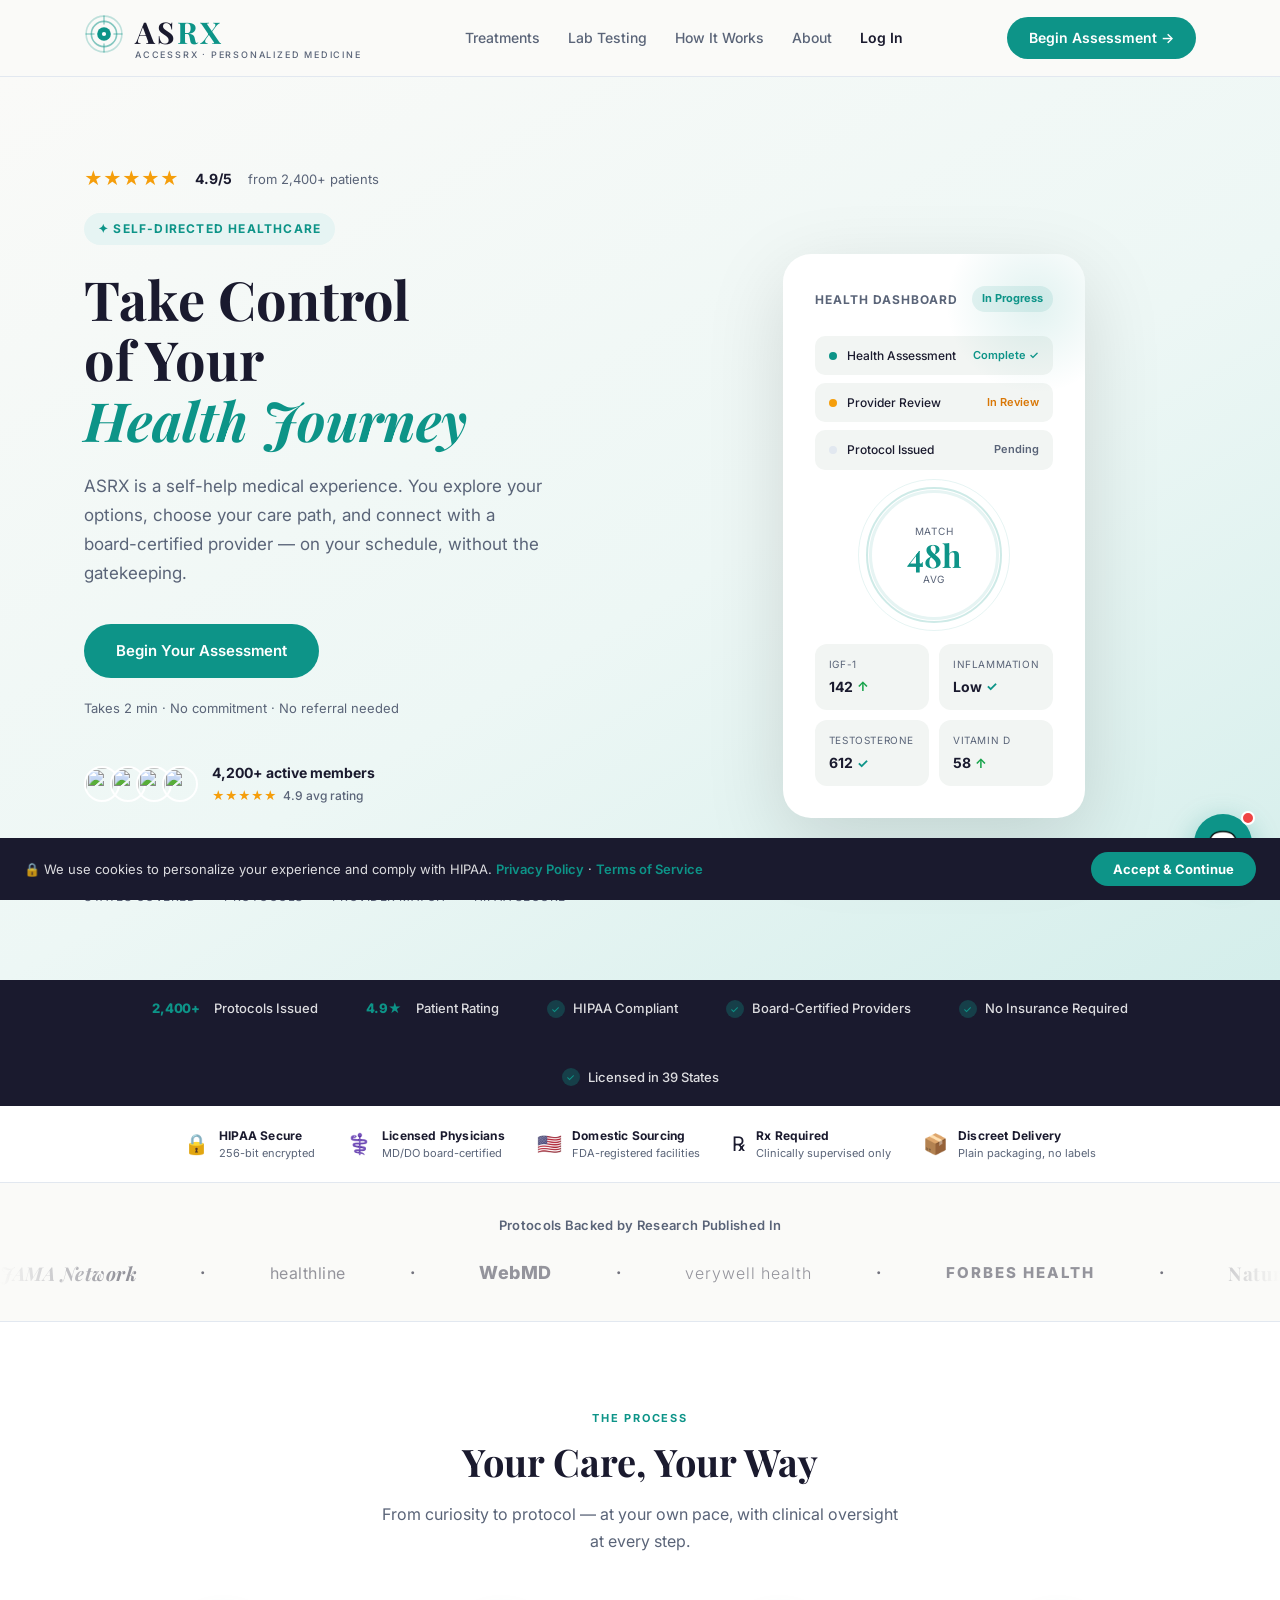
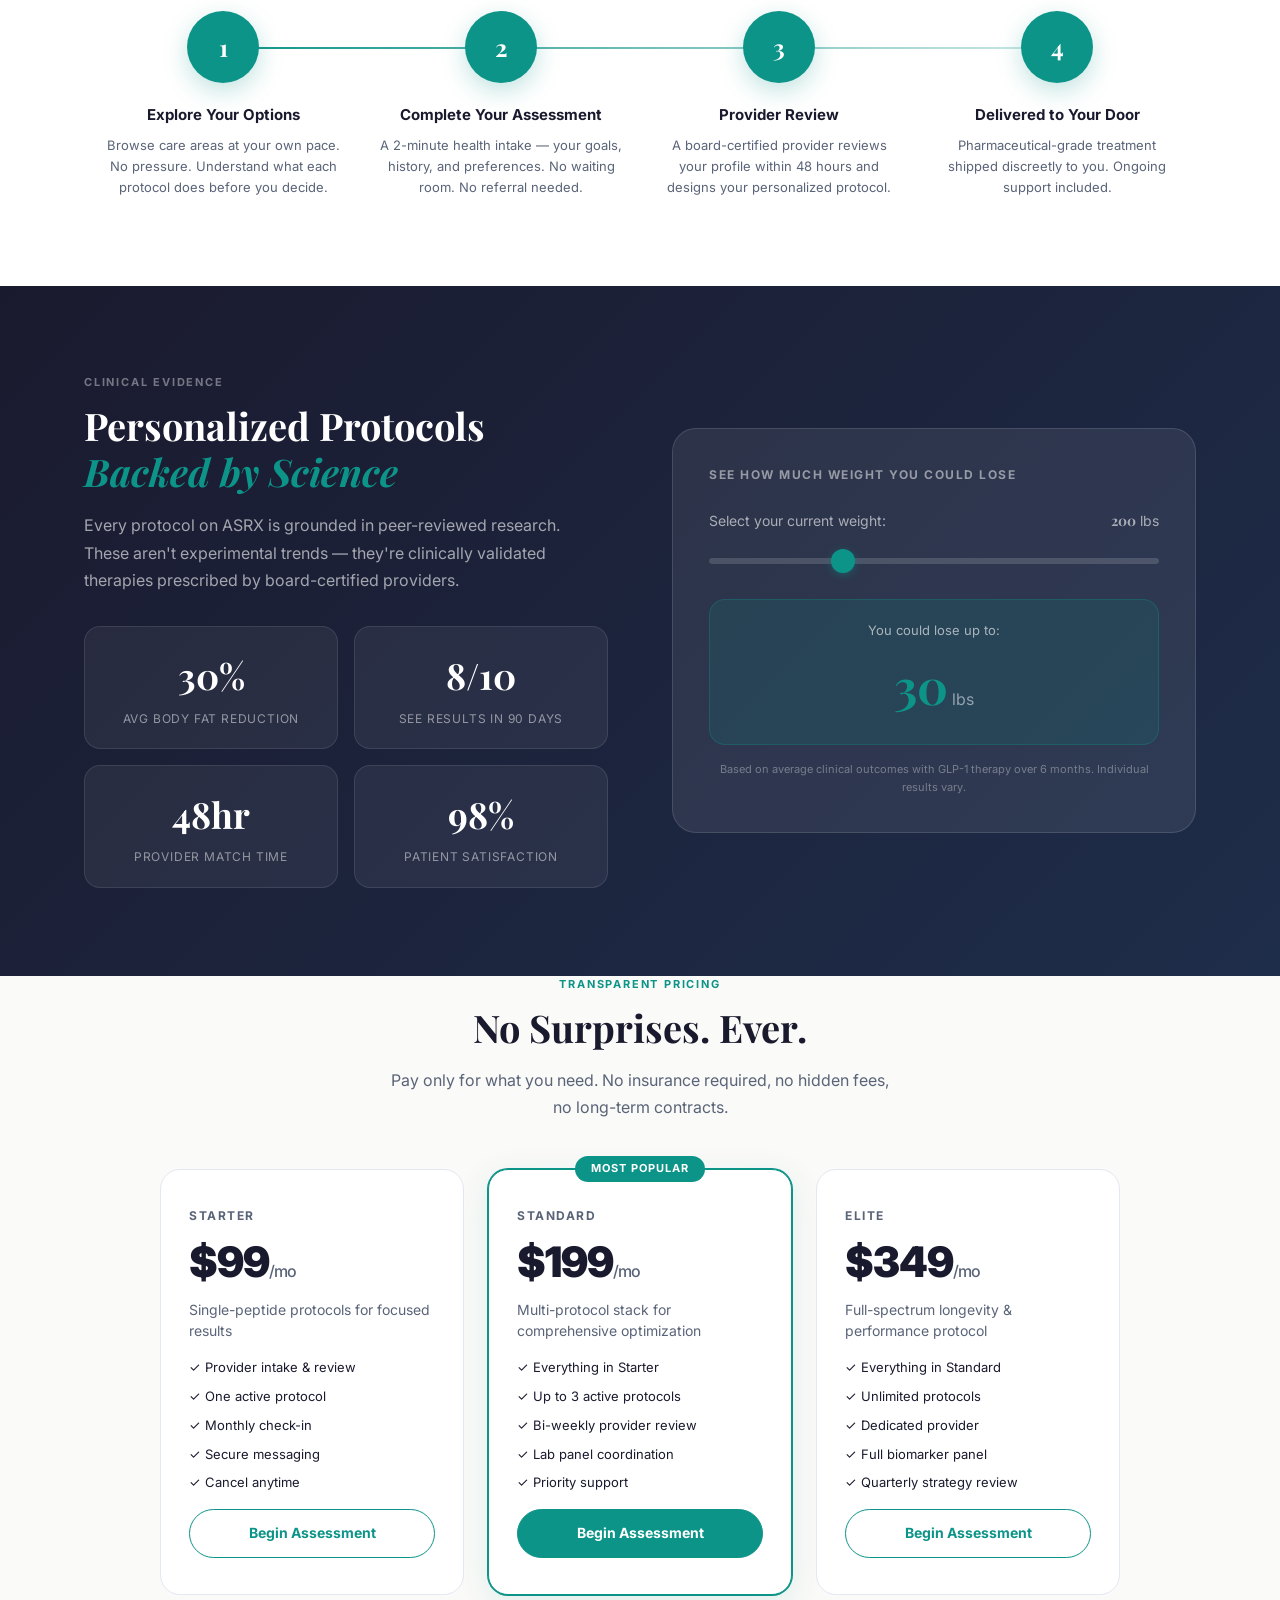
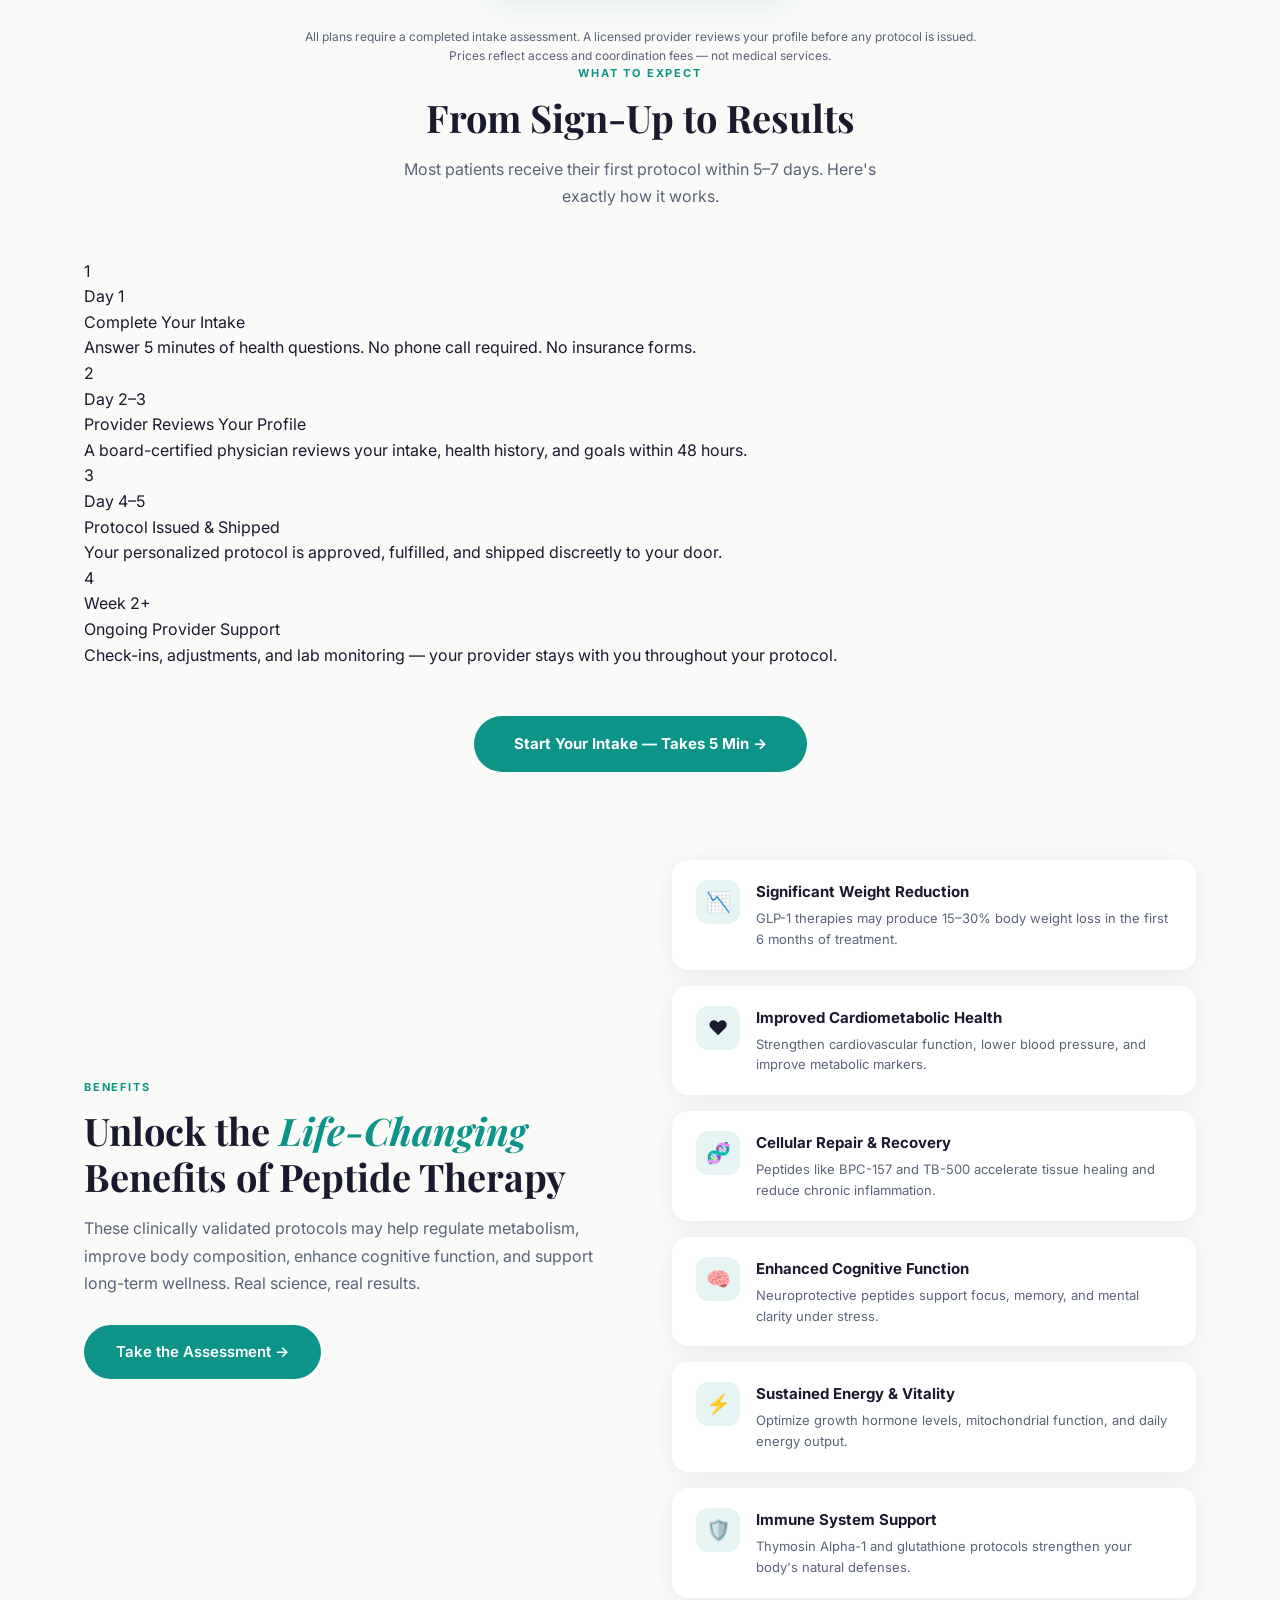
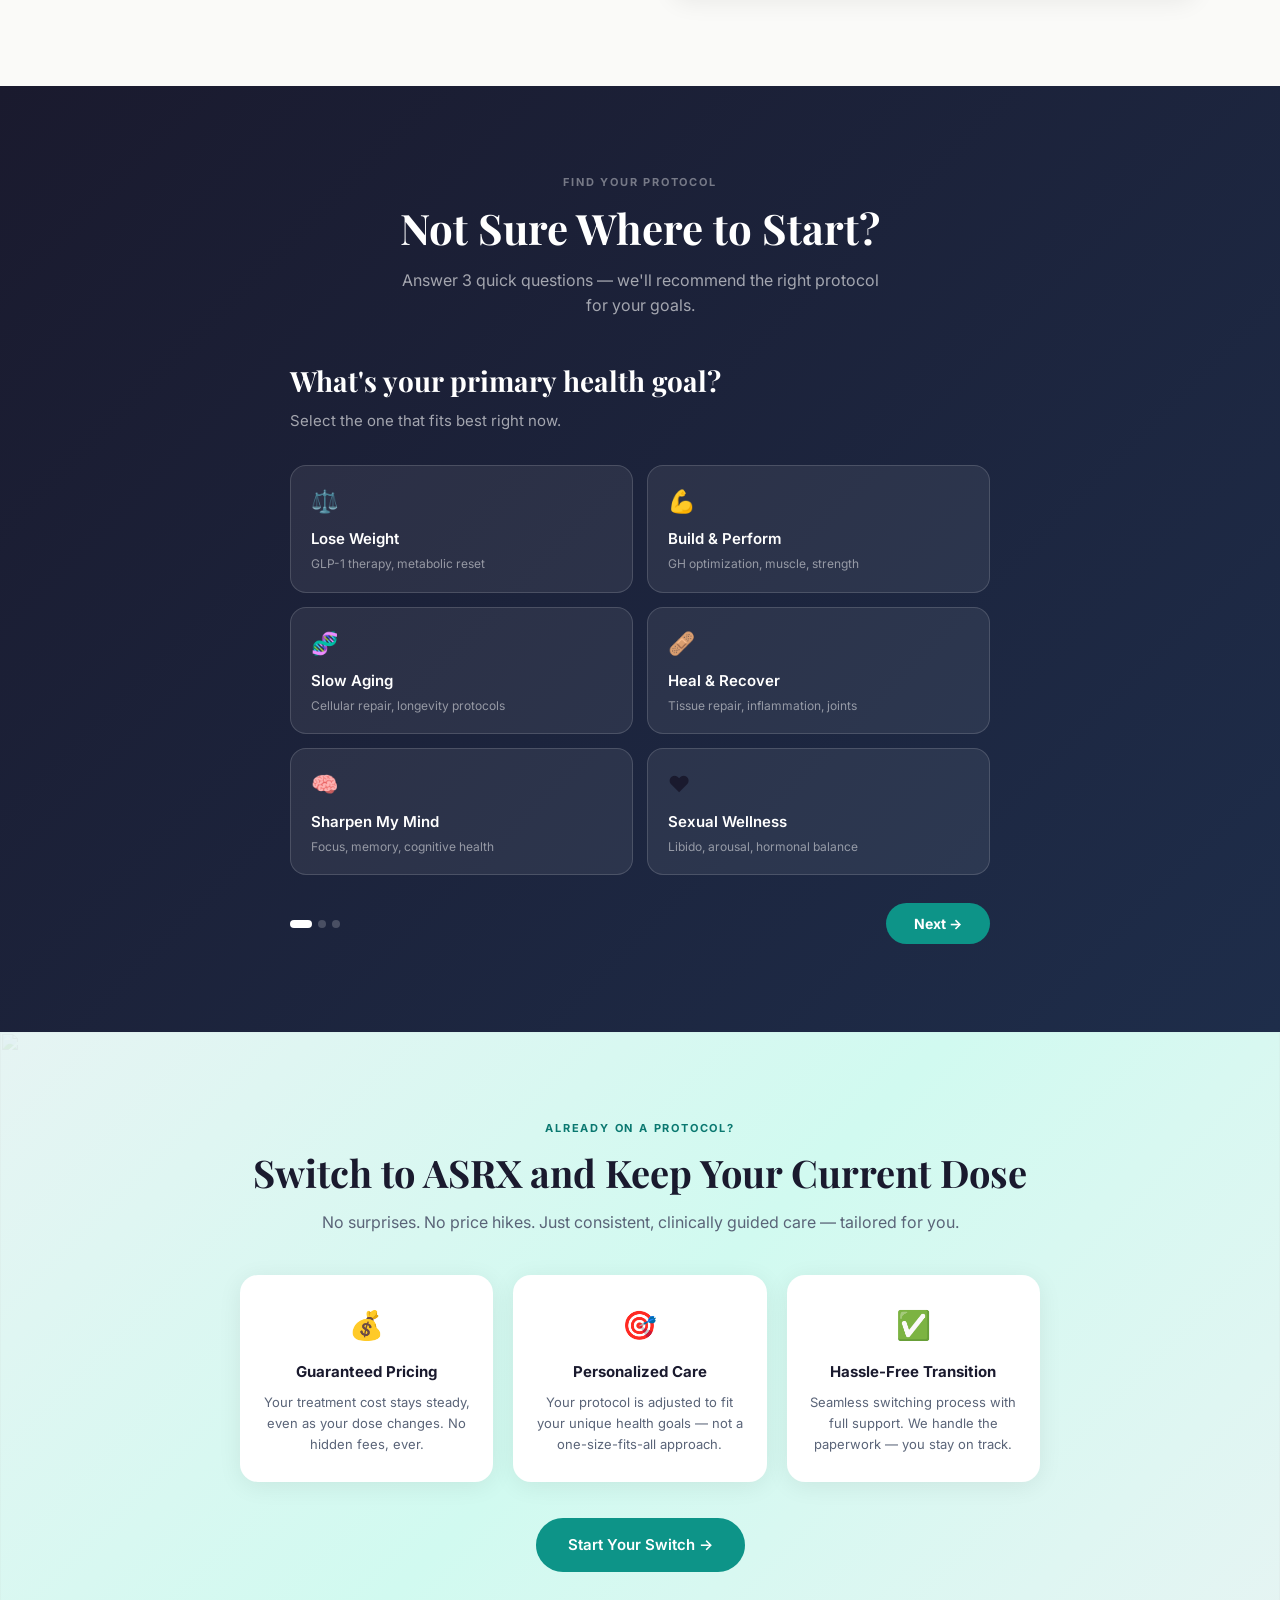
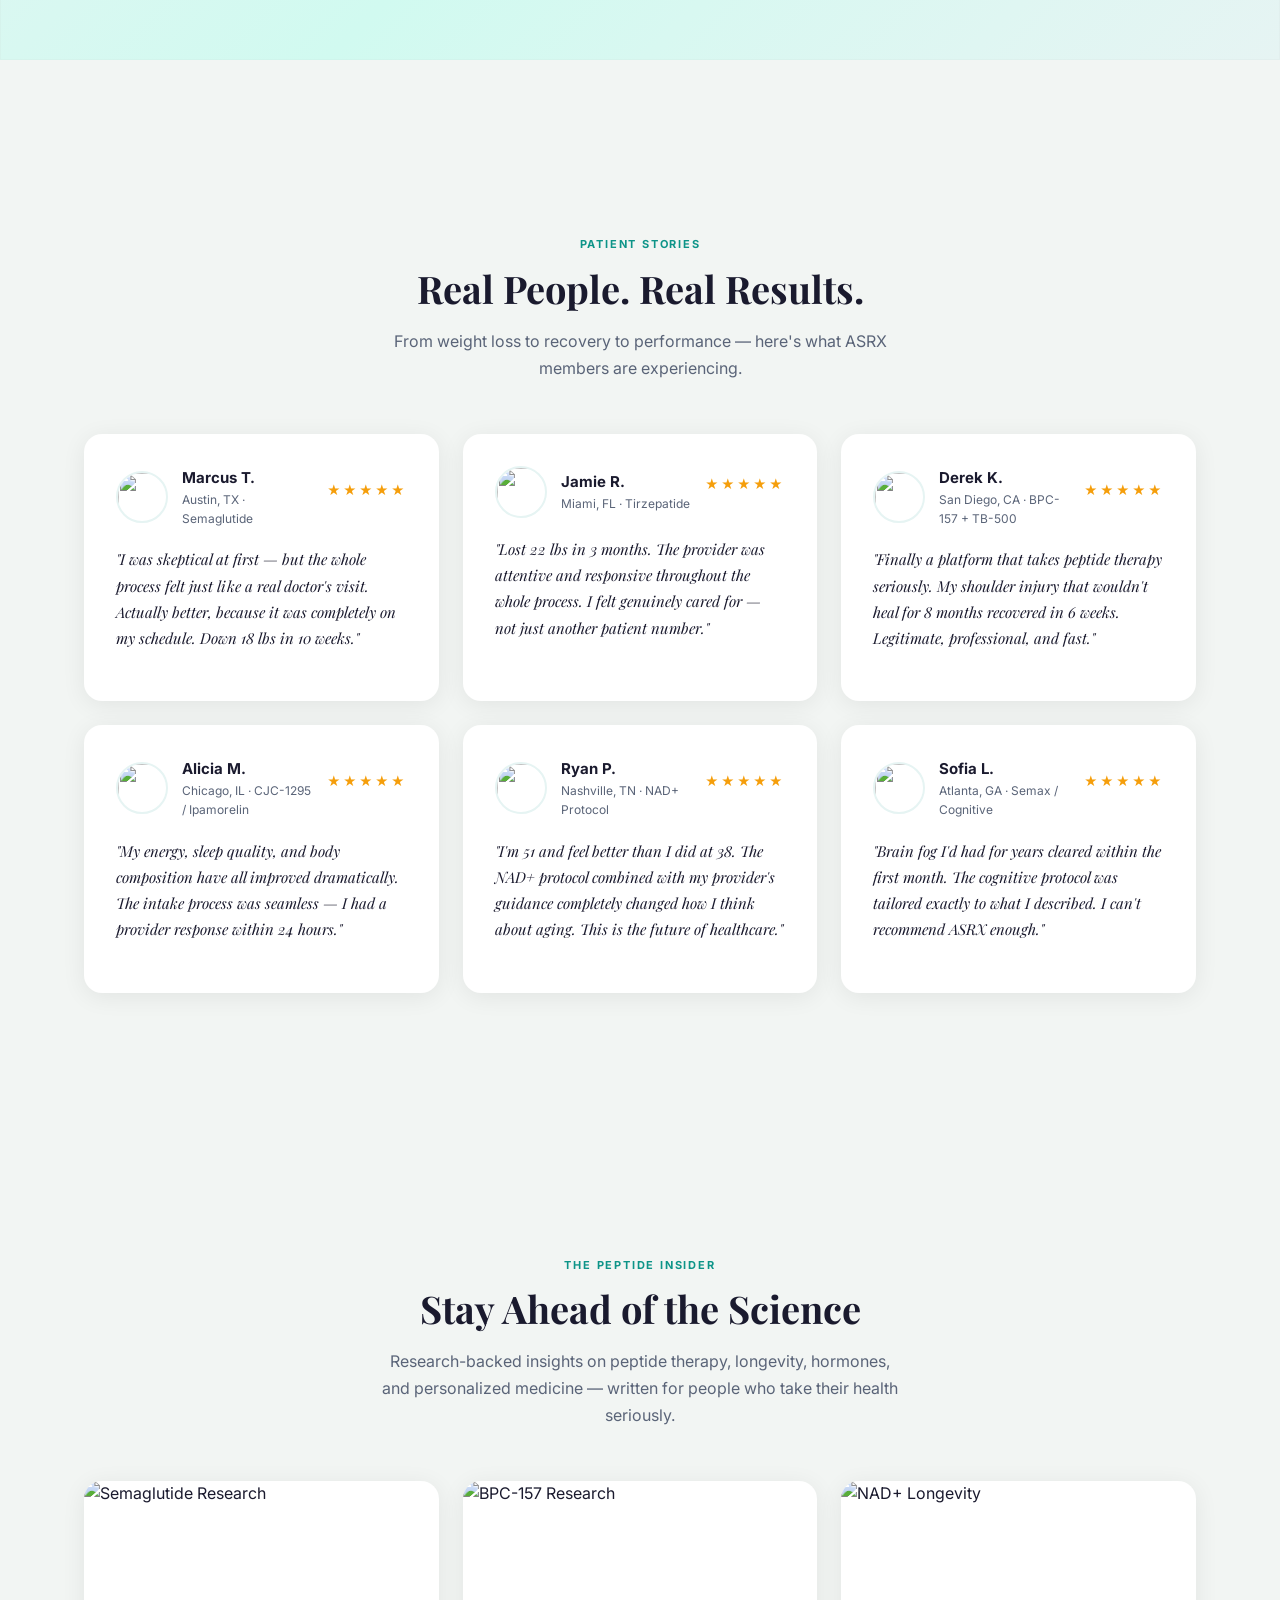
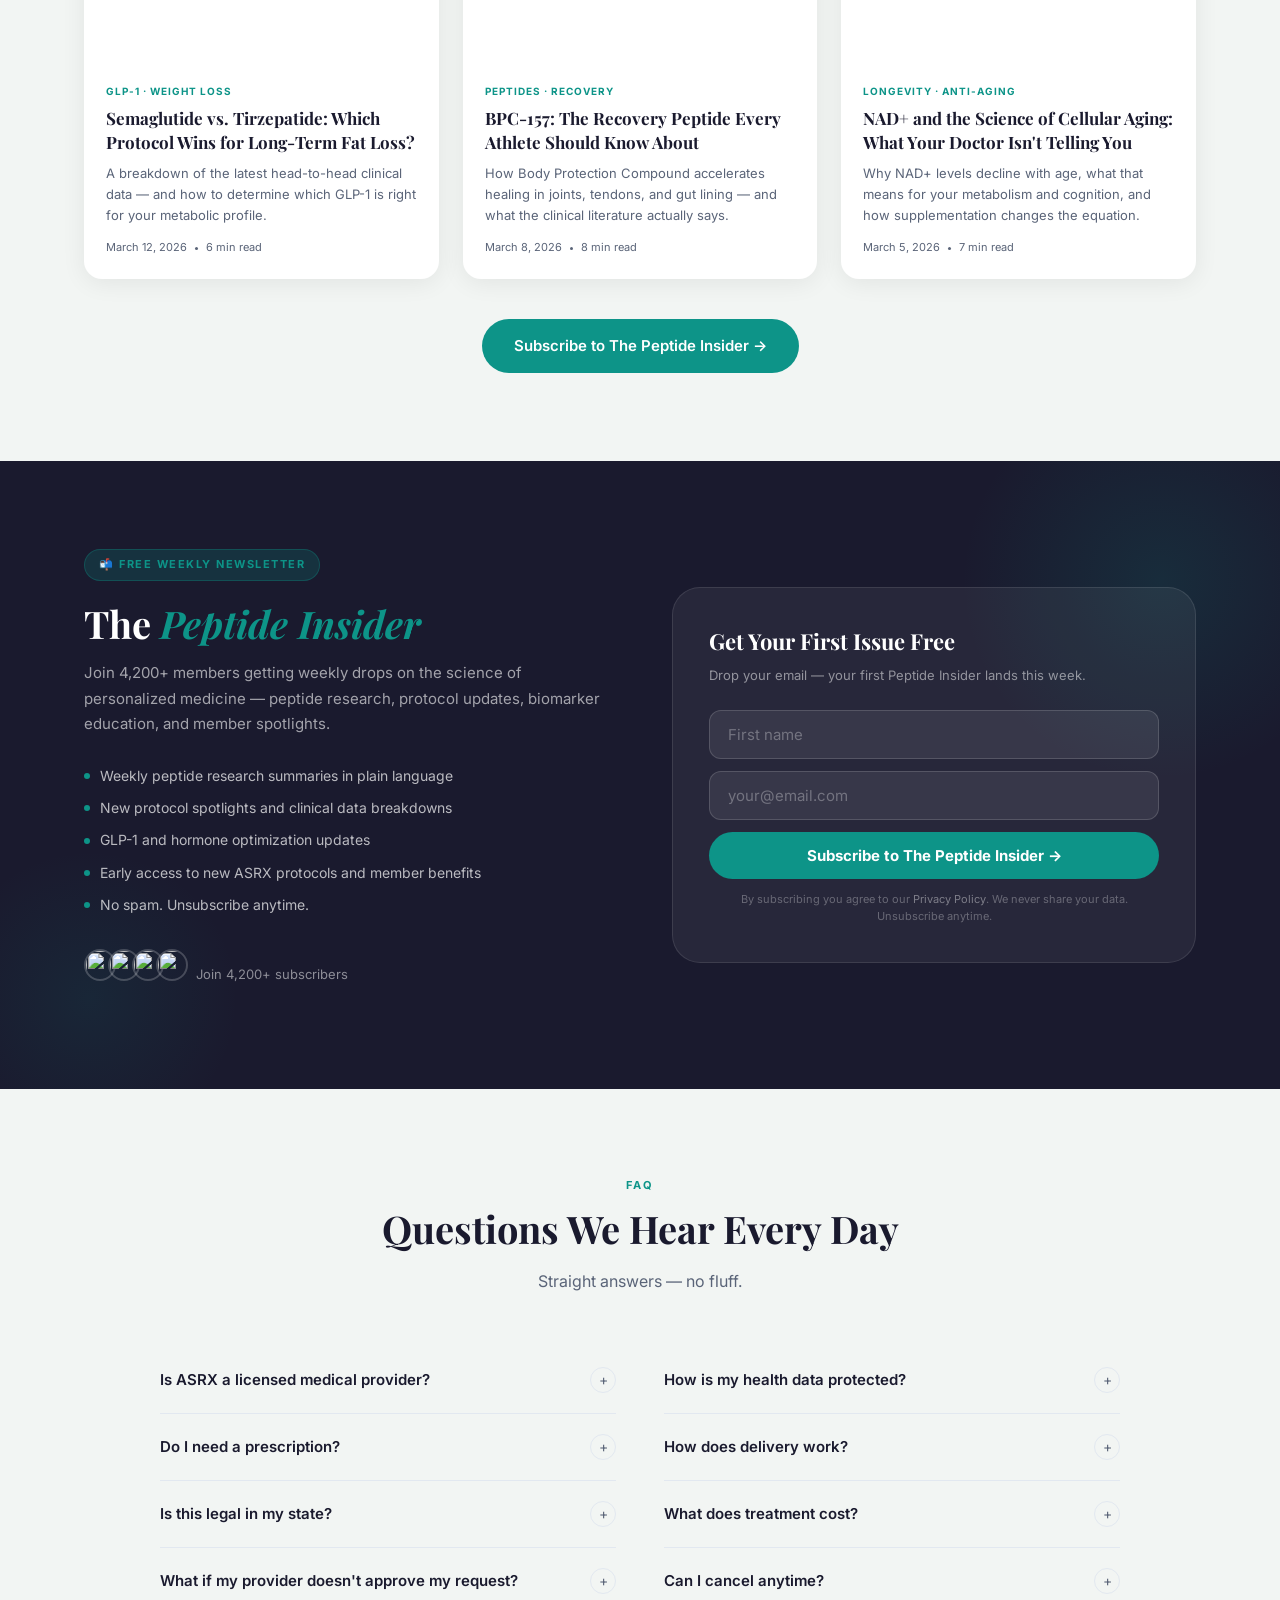
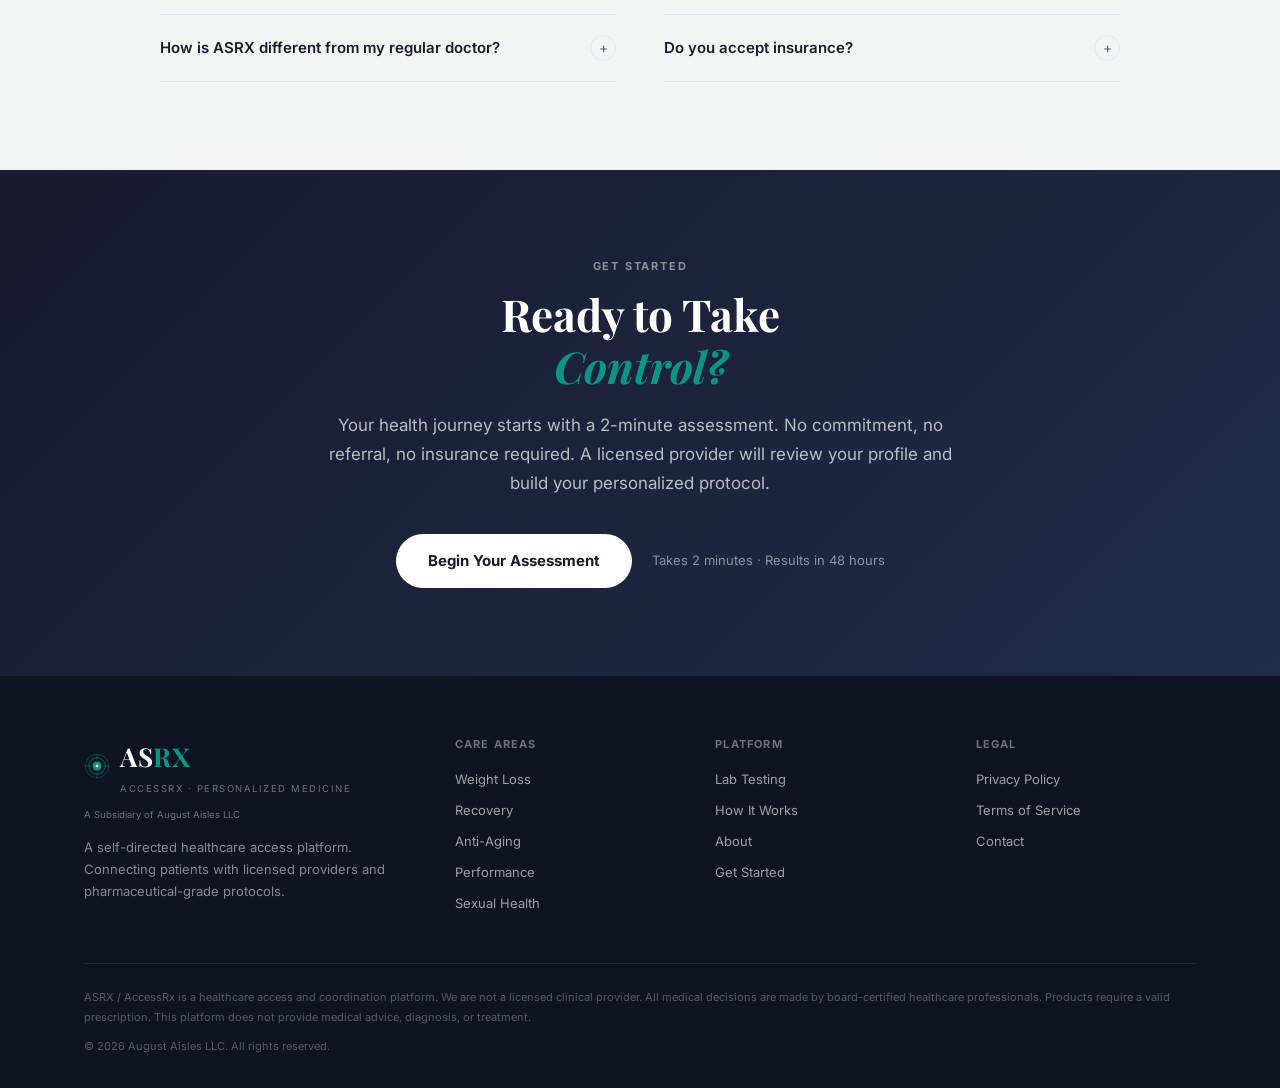
==== index.html @ 016b1baf "ASRX: 5 credibility upgrades — social proof numbers, trust badges, pricing, outcome timeline, geo si" ====
<!DOCTYPE html>
<html lang="en">
<head>
<meta charset="UTF-8"/>
<meta name="viewport" content="width=device-width,initial-scale=1.0"/>
<title>ASRX — Your Health. Your Terms. Clinically Guided.</title>
<meta name="description" content="ASRX is a self-directed healthcare access platform. Explore GLP-1, peptide therapy, and longevity protocols. Connect with a board-certified provider in 48 hours. No referral. No insurance. No waiting room."/>
<meta name="keywords" content="peptide therapy, semaglutide, tirzepatide, GLP-1, BPC-157, TB-500, NAD+, telehealth, weight loss, anti-aging, personalized medicine, longevity, AccessRx"/>
<meta name="robots" content="index, follow"/>
<link rel="canonical" href="https://asrx.health"/>

<!-- Open Graph -->
<meta property="og:type" content="website"/>
<meta property="og:url" content="https://asrx.health"/>
<meta property="og:title" content="ASRX — Your Health. Your Terms. Clinically Guided."/>
<meta property="og:description" content="Self-directed telehealth. 25+ protocols. Board-certified providers matched in 48hrs. No referral needed."/>
<meta property="og:image" content="https://images.unsplash.com/photo-1576091160399-112ba8d25d1d?w=1200&h=630&fit=crop&crop=center"/>
<meta property="og:image:width" content="1200"/>
<meta property="og:image:height" content="630"/>
<meta property="og:site_name" content="ASRX by AccessRx"/>

<!-- Twitter Card -->
<meta name="twitter:card" content="summary_large_image"/>
<meta name="twitter:title" content="ASRX — Personalized Medicine, Provider-Reviewed"/>
<meta name="twitter:description" content="GLP-1, peptides, longevity protocols. Board-certified providers. 48hr match. No referral required."/>
<meta name="twitter:image" content="https://images.unsplash.com/photo-1576091160399-112ba8d25d1d?w=1200&h=630&fit=crop&crop=center"/>

<!-- Favicon placeholder -->
<link rel="icon" href="data:image/svg+xml,<svg xmlns='http://www.w3.org/2000/svg' viewBox='0 0 100 100'><circle cx='50' cy='50' r='45' fill='%230d9488'/><circle cx='50' cy='50' r='18' fill='white'/></svg>"/>

<link href="https://fonts.googleapis.com/css2?family=Inter:wght@300;400;500;600;700&family=Playfair+Display:ital,wght@0,400;0,600;0,700;1,400;1,600&display=swap" rel="stylesheet"/>
<style>
*,*::before,*::after{box-sizing:border-box;margin:0;padding:0}
:root{
  --bg:#fafaf8;--surface:#fff;--alt:#f2f5f3;
  --teal:#0d9488;--teal-light:#e6f4f3;--teal-dark:#0a7870;
  --text:#1a1a2e;--slate:#5a6478;--border:#e2e8f0;
  --shadow:0 4px 24px rgba(0,0,0,.07);--shadow-lg:0 16px 60px rgba(0,0,0,.11);
  --radius:18px;--pill:50px;
}
html{scroll-behavior:smooth}
body{font-family:'Inter',sans-serif;background:var(--bg);color:var(--text);line-height:1.6;overflow-x:hidden}
a{color:inherit;text-decoration:none}

/* ── NAV ── */
nav{position:sticky;top:0;z-index:100;background:rgba(250,250,248,.95);backdrop-filter:blur(12px);-webkit-backdrop-filter:blur(12px);border-bottom:1px solid var(--border)}
.nav-inner{display:flex;align-items:center;justify-content:space-between;padding:14px 0;gap:20px}
.logo-wrap{display:flex;align-items:center;gap:11px;text-decoration:none}
.logo-icon{flex-shrink:0}
.logo-text{display:flex;flex-direction:column;line-height:1.2}
.logo-main{font-family:'Playfair Display',serif;font-size:30px;font-weight:700;color:var(--text);letter-spacing:2px;text-transform:uppercase}
.logo-main span{color:var(--teal);font-weight:700}
.logo-sub{font-size:9px;color:var(--slate);letter-spacing:1.8px;text-transform:uppercase;font-weight:500;font-family:'Inter',sans-serif}
.nav-links{display:flex;gap:28px;list-style:none}
.nav-links a{font-size:14px;font-weight:500;color:var(--slate);transition:color .2s}
.nav-links a:hover{color:var(--teal)}
.nav-cta{background:var(--teal);color:#fff;padding:10px 22px;border-radius:var(--pill);font-size:14px;font-weight:600;transition:all .2s;white-space:nowrap}
.nav-cta:hover{background:var(--teal-dark)}
.hamburger{display:none;flex-direction:column;gap:5px;cursor:pointer;padding:4px}
.hamburger span{width:22px;height:2px;background:var(--text);border-radius:2px}
.mobile-menu{display:none;flex-direction:column;background:#fff;border-top:1px solid var(--border);padding:12px 0}
.mobile-menu a{padding:13px 24px;font-size:15px;font-weight:500;color:var(--slate);border-bottom:1px solid var(--border)}
.mobile-menu.open{display:flex}
.container{max-width:1160px;margin:0 auto;padding:0 24px}

/* ── HERO ── */
.hero{background:linear-gradient(150deg,#fafaf8 0%,#edf7f5 55%,#d4eeeb 100%);padding:88px 0 72px;overflow:hidden}
.hero-inner{display:grid;grid-template-columns:1fr 1fr;gap:64px;align-items:center}
.hero-tag{display:inline-flex;align-items:center;gap:8px;background:var(--teal-light);color:var(--teal);font-size:12px;font-weight:700;text-transform:uppercase;letter-spacing:1.2px;padding:6px 14px;border-radius:var(--pill);margin-bottom:24px}
.hero h1{font-family:'Playfair Display',serif;font-size:54px;line-height:1.12;font-weight:700;margin-bottom:22px;color:var(--text)}
.hero h1 em{color:var(--teal);font-style:italic}
.hero-sub{font-size:17px;color:var(--slate);line-height:1.7;max-width:460px;margin-bottom:36px}
.hero-actions{display:flex;align-items:center;gap:20px;flex-wrap:wrap;margin-bottom:44px}
.btn-primary{background:var(--teal);color:#fff;padding:15px 32px;border-radius:var(--pill);font-weight:600;font-size:15px;transition:all .2s;display:inline-block}
.btn-primary:hover{background:var(--teal-dark);transform:translateY(-1px);box-shadow:0 8px 24px rgba(13,148,136,.3)}
.hero-note{font-size:13px;color:var(--slate)}
.hero-proof{display:flex;gap:28px;flex-wrap:wrap}
.hero-stat strong{font-size:26px;font-weight:700;color:var(--text);display:block;font-family:'Playfair Display',serif}
.hero-stat span{font-size:12px;color:var(--slate);text-transform:uppercase;letter-spacing:.5px}

/* Hero Visual Card */
.hero-visual{position:relative;display:flex;align-items:center;justify-content:center}
.hv-card{background:#fff;border-radius:28px;padding:32px;box-shadow:0 24px 80px rgba(0,0,0,.13);width:100%;max-width:380px;position:relative;overflow:hidden}
.hv-card::before{content:'';position:absolute;top:-40px;right:-40px;width:180px;height:180px;border-radius:50%;background:radial-gradient(circle,rgba(13,148,136,.12),transparent 70%)}
.hv-top{display:flex;align-items:center;justify-content:space-between;margin-bottom:24px}
.hv-title{font-size:12px;font-weight:700;text-transform:uppercase;letter-spacing:1px;color:var(--slate)}
.hv-badge{background:var(--teal-light);color:var(--teal);font-size:11px;font-weight:700;padding:4px 10px;border-radius:var(--pill)}
.hv-ring-wrap{display:flex;justify-content:center;margin-bottom:24px;position:relative}
.hv-ring{width:130px;height:130px;border-radius:50%;border:3px solid var(--teal-light);display:flex;align-items:center;justify-content:center;position:relative}
.hv-ring::before{content:'';position:absolute;inset:-6px;border-radius:50%;border:2px solid var(--teal);opacity:.2;animation:ringPulse 3s ease-in-out infinite}
.hv-ring::after{content:'';position:absolute;inset:-14px;border-radius:50%;border:1.5px solid var(--teal);opacity:.1;animation:ringPulse 3s ease-in-out infinite .5s}
.hv-ring-inner{text-align:center}
.hv-ring-label{font-size:10px;text-transform:uppercase;letter-spacing:.8px;color:var(--slate);display:block}
.hv-ring-val{font-family:'Playfair Display',serif;font-size:32px;font-weight:700;color:var(--teal);display:block;line-height:1}
@keyframes ringPulse{0%,100%{transform:scale(1);opacity:.15}50%{transform:scale(1.04);opacity:.3}}
.hv-stats{display:grid;grid-template-columns:1fr 1fr;gap:10px}
.hv-stat{background:var(--alt);border-radius:12px;padding:12px 14px}
.hv-stat-label{font-size:10px;text-transform:uppercase;letter-spacing:.6px;color:var(--slate);margin-bottom:4px}
.hv-stat-val{font-size:14px;font-weight:700;color:var(--text);display:flex;align-items:center;gap:4px}
.hv-stat-val .up{color:#16a34a;font-size:13px}
.hv-stat-val .dn{color:#dc2626;font-size:13px}
.hv-stat-val .ok{color:var(--teal);font-size:13px}
.hv-chips{display:flex;flex-direction:column;gap:8px;margin-bottom:20px}
.hv-chip{display:flex;align-items:center;gap:10px;background:var(--alt);border-radius:10px;padding:10px 14px}
.hv-chip-dot{width:8px;height:8px;border-radius:50%;flex-shrink:0}
.hv-chip-label{font-size:12px;font-weight:500;color:var(--text);flex:1}
.hv-chip-status{font-size:11px;font-weight:600}

/* Float decorators */
.hv-float{position:absolute;background:#fff;border-radius:14px;padding:10px 14px;box-shadow:0 8px 24px rgba(0,0,0,.1);display:flex;align-items:center;gap:8px;font-size:12px;font-weight:600;color:var(--text);white-space:nowrap}
.hv-float-1{top:-16px;right:-20px;animation:float1 4s ease-in-out infinite}
.hv-float-2{bottom:20px;left:-24px;animation:float2 4s ease-in-out infinite 1s}
@keyframes float1{0%,100%{transform:translateY(0)}50%{transform:translateY(-6px)}}
@keyframes float2{0%,100%{transform:translateY(0)}50%{transform:translateY(6px)}}
.hv-float-dot{width:8px;height:8px;border-radius:50%}

/* ── TRUST BAR ── */
.trust-bar{background:var(--text);padding:18px 0}
.trust-inner{display:flex;justify-content:center;gap:48px;flex-wrap:wrap}
.trust-item{color:rgba(255,255,255,.85);font-size:13px;font-weight:500;display:flex;align-items:center;gap:8px}
.trust-item 

.pricing-section{padding:88px 0;background:var(--bg)}
.pricing-grid{display:grid;grid-template-columns:repeat(3,1fr);gap:24px;max-width:960px;margin:0 auto}
.pricing-card{background:#fff;border:1.5px solid var(--border);border-radius:20px;padding:36px 28px;position:relative;display:flex;flex-direction:column;gap:16px;transition:transform .2s,box-shadow .2s}
.pricing-card:hover{transform:translateY(-4px);box-shadow:0 12px 40px rgba(0,0,0,.08)}
.pricing-featured{border-color:var(--teal);box-shadow:0 0 0 1px var(--teal),0 8px 32px rgba(13,148,136,.12)}
.pricing-badge-top{position:absolute;top:-14px;left:50%;transform:translateX(-50%);background:var(--teal);color:#fff;font-size:11px;font-weight:700;letter-spacing:1px;text-transform:uppercase;padding:4px 16px;border-radius:20px}
.pricing-tier{font-size:12px;font-weight:700;text-transform:uppercase;letter-spacing:1.5px;color:var(--slate)}
.pricing-price{font-size:42px;font-weight:900;color:var(--text);letter-spacing:-1px;line-height:1}
.pricing-price span{font-size:16px;font-weight:500;color:var(--slate)}
.pricing-desc{font-size:14px;color:var(--slate);line-height:1.5}
.pricing-list{list-style:none;padding:0;margin:0;display:flex;flex-direction:column;gap:8px;flex:1}
.pricing-list li{font-size:13px;color:var(--text);display:flex;align-items:center;gap:8px}
.btn-pricing{display:block;text-align:center;padding:12px 20px;border-radius:var(--pill);font-size:14px;font-weight:700;border:1.5px solid var(--teal);color:var(--teal);text-decoration:none;transition:all .2s;margin-top:auto}
.btn-pricing:hover{background:var(--teal);color:#fff}
.btn-pricing-primary{background:var(--teal);color:#fff}
.btn-pricing-primary:hover{background:var(--teal-dark)}
.pricing-note{text-align:center;font-size:12px;color:var(--slate);max-width:680px;margin:32px auto 0;line-height:1.6}
@media(max-width:768px){.pricing-grid{grid-template-columns:1fr}}

.badge-strip{padding:20px 0;background:#fff;border-bottom:1px solid var(--border)}
.badge-inner{display:flex;align-items:center;justify-content:center;gap:32px;flex-wrap:wrap}
.trust-badge{display:flex;align-items:center;gap:10px}
.tb-icon{font-size:20px;line-height:1}
.tb-title{font-size:12px;font-weight:700;color:var(--text);letter-spacing:0.2px}
.tb-sub{font-size:11px;color:var(--slate)}

.ti-num{font-size:13px;font-weight:800;color:var(--teal);margin-right:6px;letter-spacing:-0.3px}
.ti-check{width:18px;height:18px;border-radius:50%;background:rgba(13,148,136,.3);display:flex;align-items:center;justify-content:center;font-size:10px;color:var(--teal);flex-shrink:0}

/* ── SHARED SECTION STYLES ── */
.section-label{font-size:11px;font-weight:700;text-transform:uppercase;letter-spacing:1.8px;color:var(--teal);margin-bottom:12px}
.section-title{font-family:'Playfair Display',serif;font-size:38px;font-weight:700;margin-bottom:16px;color:var(--text);line-height:1.2}
.section-sub{font-size:16px;color:var(--slate);max-width:520px;margin:0 auto 48px;line-height:1.7}
.text-center{text-align:center}

/* ── MEDIA LOGOS BAR ── */
.media-bar{padding:32px 0;background:var(--bg);border-bottom:1px solid var(--border);overflow:hidden}
.media-bar-label{text-align:center;font-size:13px;font-weight:600;color:var(--slate);margin-bottom:22px;letter-spacing:.3px}
.media-track-wrap{overflow:hidden;width:100%;position:relative}
.media-track-wrap::before,.media-track-wrap::after{content:'';position:absolute;top:0;bottom:0;width:120px;z-index:2;pointer-events:none}
.media-track-wrap::before{left:0;background:linear-gradient(90deg,var(--bg),transparent)}
.media-track-wrap::after{right:0;background:linear-gradient(270deg,var(--bg),transparent)}
.media-track{display:flex;align-items:center;gap:64px;width:max-content;animation:logoGlide 22s linear infinite}
.media-track:hover{animation-play-state:paused}
@keyframes logoGlide{0%{transform:translateX(0)}100%{transform:translateX(-50%)}}
.media-track span{font-weight:700;letter-spacing:.5px;color:var(--text);white-space:nowrap;opacity:.45;font-size:17px}
.media-track .ml-jama{font-family:'Playfair Display',serif;font-style:italic;font-size:19px}
.media-track .ml-health{font-family:'Inter',sans-serif;font-weight:400;font-size:16px}
.media-track .ml-webmd{font-family:'Inter',sans-serif;font-weight:800;font-size:18px}
.media-track .ml-verywell{font-family:'Inter',sans-serif;font-weight:300;font-size:16px;letter-spacing:1px}
.media-track .ml-forbes{font-family:'Inter',sans-serif;font-weight:800;font-size:15px;text-transform:uppercase;letter-spacing:2px}
.media-sep{color:var(--border);font-size:20px;opacity:.6!important}

/* ── CLINICAL STATS ── */
.science{padding:88px 0;background:linear-gradient(135deg,#1a1a2e 0%,#1e2d4a 100%);color:#fff}
.science-inner{display:grid;grid-template-columns:1fr 1fr;gap:64px;align-items:center}
.science-left h2{font-family:'Playfair Display',serif;font-size:38px;font-weight:700;margin-bottom:18px;line-height:1.2}
.science-left h2 em{color:var(--teal);font-style:italic}
.science-left p{font-size:16px;color:rgba(255,255,255,.6);line-height:1.7;margin-bottom:32px}
.stat-grid{display:grid;grid-template-columns:1fr 1fr;gap:16px}
.stat-box{background:rgba(255,255,255,.06);border:1px solid rgba(255,255,255,.1);border-radius:16px;padding:20px;text-align:center}
.stat-box-num{font-family:'Playfair Display',serif;font-size:36px;font-weight:700;color:#fff;margin-bottom:4px}
.stat-box-label{font-size:12px;color:rgba(255,255,255,.5);text-transform:uppercase;letter-spacing:.8px}
.estimator{background:rgba(255,255,255,.08);border:1px solid rgba(255,255,255,.12);border-radius:24px;padding:36px}
.est-title{font-size:12px;font-weight:700;text-transform:uppercase;letter-spacing:1.5px;color:rgba(255,255,255,.5);margin-bottom:24px}
.est-slider-wrap{margin-bottom:28px}
.est-slider-label{display:flex;justify-content:space-between;align-items:baseline;margin-bottom:12px}
.est-slider-label span{font-size:14px;color:rgba(255,255,255,.6)}
.est-slider-val{font-family:'Playfair Display',serif;font-size:42px;font-weight:700;color:#fff}
.est-slider-unit{font-size:18px;font-weight:400;color:rgba(255,255,255,.5)}
.est-range{width:100%;-webkit-appearance:none;appearance:none;height:6px;border-radius:3px;background:rgba(255,255,255,.15);outline:none;cursor:pointer}
.est-range::-webkit-slider-thumb{-webkit-appearance:none;width:24px;height:24px;border-radius:50%;background:var(--teal);cursor:pointer;box-shadow:0 2px 8px rgba(13,148,136,.4)}
.est-range::-moz-range-thumb{width:24px;height:24px;border-radius:50%;background:var(--teal);cursor:pointer;border:none}
.est-result{background:rgba(13,148,136,.15);border:1px solid rgba(13,148,136,.3);border-radius:16px;padding:20px;text-align:center}
.est-result-label{font-size:13px;color:rgba(255,255,255,.6);margin-bottom:6px}
.est-result-val{font-family:'Playfair Display',serif;font-size:48px;font-weight:700;color:var(--teal)}
.est-result-unit{font-size:16px;color:rgba(255,255,255,.5)}
.est-note{font-size:11px;color:rgba(255,255,255,.35);text-align:center;margin-top:16px}

/* ── BENEFITS ── */
.benefits{padding:88px 0;background:var(--bg)}
.benefits-inner{display:grid;grid-template-columns:1fr 1fr;gap:64px;align-items:center}
.benefits-copy h2{font-family:'Playfair Display',serif;font-size:38px;font-weight:700;line-height:1.2;margin-bottom:16px}
.benefits-copy h2 em{color:var(--teal);font-style:italic}
.benefits-copy p{font-size:16px;color:var(--slate);line-height:1.7;margin-bottom:28px}
.benefit-list{display:flex;flex-direction:column;gap:16px}
.benefit-item{display:flex;align-items:flex-start;gap:16px;background:var(--surface);border-radius:16px;padding:20px 24px;box-shadow:var(--shadow);transition:transform .2s}
.benefit-item:hover{transform:translateX(4px)}
.benefit-icon{width:44px;height:44px;border-radius:12px;background:var(--teal-light);display:flex;align-items:center;justify-content:center;font-size:20px;flex-shrink:0}
.benefit-item h4{font-size:15px;font-weight:700;color:var(--text);margin-bottom:4px}
.benefit-item p{font-size:13px;color:var(--slate);line-height:1.6;margin:0}

/* ── SWITCH SECTION ── */
.switch-section{padding:88px 0;background:linear-gradient(135deg,var(--teal-light) 0%,#d1faf0 50%,var(--teal-light) 100%)}
.switch-inner{text-align:center;max-width:800px;margin:0 auto}
.switch-inner h2{font-family:'Playfair Display',serif;font-size:38px;font-weight:700;margin-bottom:14px;color:var(--text);line-height:1.2}
.switch-inner>p{font-size:16px;color:var(--slate);margin-bottom:40px}
.switch-cards{display:grid;grid-template-columns:repeat(3,1fr);gap:20px;margin-bottom:36px}
.switch-card{background:#fff;border-radius:var(--radius);padding:28px 20px;box-shadow:var(--shadow)}
.switch-card-icon{font-size:28px;margin-bottom:12px}
.switch-card h4{font-size:15px;font-weight:700;color:var(--text);margin-bottom:8px}
.switch-card p{font-size:13px;color:var(--slate);line-height:1.6}

/* ── HOW IT WORKS ── */
.how{padding:88px 0;background:var(--surface)}
.steps{display:grid;grid-template-columns:repeat(4,1fr);gap:0;position:relative;margin-top:56px}
.steps::before{content:'';position:absolute;top:36px;left:12%;right:12%;height:2px;background:linear-gradient(90deg,var(--teal),rgba(13,148,136,.2));z-index:0}
.step{text-align:center;padding:0 16px;position:relative;z-index:1}
.step-num{width:72px;height:72px;border-radius:50%;background:var(--teal);color:#fff;font-family:'Playfair Display',serif;font-size:24px;font-weight:700;display:flex;align-items:center;justify-content:center;margin:0 auto 20px;box-shadow:0 8px 24px rgba(13,148,136,.25)}
.step h3{font-size:15px;font-weight:700;margin-bottom:8px;color:var(--text)}
.step p{font-size:13px;color:var(--slate);line-height:1.6}

/* ── TREATMENT AREAS ── */
.treatments{padding:88px 0;background:var(--alt)}
.product-grid{display:grid;grid-template-columns:repeat(3,1fr);gap:22px}
.product-card{background:#fff;border-radius:var(--radius);padding:28px;box-shadow:var(--shadow);border:1.5px solid transparent;transition:all .25s;display:flex;flex-direction:column}
.product-card:hover{transform:translateY(-4px);border-color:var(--teal);box-shadow:var(--shadow-lg)}
.cat-entry{cursor:pointer}
.cat-entry-bar{height:4px;border-radius:4px;width:36px;margin-bottom:16px}
.cat-entry-meta{font-size:11px;color:var(--slate);font-weight:600;text-transform:uppercase;letter-spacing:.6px;margin-bottom:14px}
.cat-entry h3{font-family:'Playfair Display',serif;font-size:20px;font-weight:700;color:var(--text);margin-bottom:8px}
.cat-entry .tagline{font-size:13px;color:var(--slate);line-height:1.6;flex-grow:1;margin-bottom:16px}
.btn-outline{display:block;text-align:center;border:1.5px solid var(--teal);color:var(--teal);padding:11px;border-radius:var(--pill);font-size:13px;font-weight:600;transition:all .2s;margin-top:auto}
.btn-outline:hover{background:var(--teal);color:#fff}
.product-view-header{display:flex;align-items:center;gap:20px;margin-bottom:32px}
.back-btn{background:none;border:1.5px solid var(--border);color:var(--slate);padding:9px 20px;border-radius:var(--pill);font-size:13px;font-weight:600;cursor:pointer;font-family:'Inter',sans-serif;transition:all .2s}
.back-btn:hover{border-color:var(--teal);color:var(--teal)}
.product-view-title{font-family:'Playfair Display',serif;font-size:26px;font-weight:700;color:var(--text)}
.category-badge{display:inline-block;padding:4px 12px;border-radius:var(--pill);font-size:11px;font-weight:700;text-transform:uppercase;letter-spacing:.5px;margin-bottom:14px}
.badge-teal{background:var(--teal-light);color:var(--teal)}
.badge-green{background:#f0fdf4;color:#16a34a}
.badge-amber{background:#fffbeb;color:#d97706}
.badge-rose{background:#fff1f2;color:#e11d48}
.badge-purple{background:#f5f3ff;color:#7c3aed}
.badge-blue{background:#eff6ff;color:#2563eb}
.badge-emerald{background:#ecfdf5;color:#059669}
.product-divider{height:1px;background:var(--border);margin-bottom:16px}
.product-price{font-size:18px;font-weight:700;color:var(--teal);margin-bottom:8px}
.rx-badge{font-size:11px;color:var(--slate);margin-bottom:16px}
.grid-note{text-align:center;font-size:13px;color:var(--slate);margin-top:24px}

/* ── WHY ASRX ── */
.why{padding:88px 0;background:var(--surface)}
.feature-grid{display:grid;grid-template-columns:repeat(3,1fr);gap:24px}
.feature-card{background:var(--alt);border-radius:var(--radius);padding:32px}
.feature-icon{width:52px;height:52px;border-radius:14px;background:var(--teal-light);display:flex;align-items:center;justify-content:center;font-size:22px;margin-bottom:18px}
.feature-card h3{font-size:16px;font-weight:700;margin-bottom:10px;color:var(--text)}
.feature-card p{font-size:14px;color:var(--slate);line-height:1.65}

/* ── TESTIMONIALS ── */
.testimonials{padding:88px 0;background:var(--alt)}
.testimonial-grid{display:grid;grid-template-columns:repeat(3,1fr);gap:24px;margin-bottom:0}
.testimonial-card{background:#fff;border-radius:var(--radius);padding:32px;box-shadow:var(--shadow)}
.stars{color:#f59e0b;font-size:15px;margin-bottom:14px;letter-spacing:2px}
.testimonial-card blockquote{font-size:15px;color:var(--text);line-height:1.75;margin-bottom:18px;font-style:italic;font-family:'Playfair Display',serif}
.testimonial-card cite{font-size:13px;color:var(--slate);font-weight:600;font-style:normal;display:flex;align-items:center;gap:8px}
.cite-dot{width:28px;height:28px;border-radius:50%;background:var(--teal-light);display:flex;align-items:center;justify-content:center;font-size:12px;font-weight:700;color:var(--teal)}

/* ── LAB TESTING ── */
.labs{padding:88px 0;background:var(--surface)}
.lab-grid{display:grid;grid-template-columns:repeat(3,1fr);gap:24px;margin-bottom:0}
.lab-card{background:var(--alt);border-radius:var(--radius);padding:32px;border:1.5px solid transparent;transition:all .25s;position:relative}
.lab-card:hover{border-color:var(--teal);transform:translateY(-3px)}
.popular-badge{position:absolute;top:-12px;left:50%;transform:translateX(-50%);background:var(--teal);color:#fff;font-size:11px;font-weight:700;padding:4px 16px;border-radius:var(--pill);white-space:nowrap}
.lab-card h3{font-family:'Playfair Display',serif;font-size:20px;font-weight:700;margin-bottom:8px;color:var(--text)}
.lab-card p{font-size:14px;color:var(--slate);margin-bottom:20px;line-height:1.6}
.lab-price{font-size:32px;font-weight:700;color:var(--teal);margin-bottom:20px;font-family:'Playfair Display',serif}
.btn-teal{display:block;text-align:center;background:var(--teal);color:#fff;padding:12px;border-radius:var(--pill);font-size:14px;font-weight:600;transition:all .2s}
.btn-teal:hover{background:var(--teal-dark)}

/* ── BIOMARKER GUIDE ── */
.biomarkers{padding:0 0 88px;background:var(--surface)}
.biomarker-grid{display:grid;grid-template-columns:repeat(3,1fr);gap:22px}
.biomarker-card{background:var(--alt);border-radius:var(--radius);padding:26px;display:flex;flex-direction:column;gap:12px}
.bm-name{font-family:'Playfair Display',serif;font-size:17px;font-weight:700;color:var(--text);margin-bottom:3px}
.bm-range{font-size:11px;font-weight:600;color:var(--teal);text-transform:uppercase;letter-spacing:.5px}
.bm-what{font-size:13px;color:var(--slate);line-height:1.6}
.bm-levels{display:flex;flex-direction:column;gap:6px}
.bm-level{font-size:12px;padding:7px 11px;border-radius:8px;line-height:1.5}
.bm-low{background:#eff6ff;color:#1d4ed8}
.bm-high{background:#fef2f2;color:#dc2626}
.bm-protocol{font-size:12px;color:var(--slate);border-top:1px solid var(--border);padding-top:10px;margin-top:auto}
.bm-protocol a{color:var(--teal);font-weight:600}

/* ── PROTOCOL QUIZ ── */
.quiz-section{padding:88px 0;background:linear-gradient(135deg,var(--text) 0%,#1e2d4a 100%)}
.quiz-wrap{max-width:700px;margin:0 auto}
.quiz-step{display:none}
.quiz-step.active{display:block}
.quiz-q{font-family:'Playfair Display',serif;font-size:28px;font-weight:700;color:#fff;margin-bottom:10px;line-height:1.3}
.quiz-sub{font-size:15px;color:rgba(255,255,255,.6);margin-bottom:32px}
.quiz-options{display:grid;grid-template-columns:1fr 1fr;gap:14px}
.quiz-option{background:rgba(255,255,255,.07);border:1.5px solid rgba(255,255,255,.15);border-radius:16px;padding:18px 20px;cursor:pointer;transition:all .2s;text-align:left}
.quiz-option:hover{background:rgba(13,148,136,.2);border-color:var(--teal)}
.quiz-option.selected{background:rgba(13,148,136,.25);border-color:var(--teal)}
.quiz-option-icon{font-size:22px;margin-bottom:8px;display:block}
.quiz-option-label{font-size:15px;font-weight:600;color:#fff;display:block}
.quiz-option-desc{font-size:12px;color:rgba(255,255,255,.5);margin-top:3px;display:block}
.quiz-nav{display:flex;align-items:center;justify-content:space-between;margin-top:28px}
.quiz-progress{display:flex;gap:6px;align-items:center}
.quiz-dot{width:8px;height:8px;border-radius:50%;background:rgba(255,255,255,.2);transition:all .3s}
.quiz-dot.done{background:var(--teal)}
.quiz-dot.active{background:#fff;width:22px;border-radius:4px}
.quiz-btn{background:var(--teal);color:#fff;padding:12px 28px;border-radius:var(--pill);font-size:14px;font-weight:700;border:none;cursor:pointer;font-family:'Inter',sans-serif;transition:all .2s}
.quiz-btn:hover{background:var(--teal-dark)}
.quiz-btn-back{background:none;border:1.5px solid rgba(255,255,255,.2);color:rgba(255,255,255,.6);padding:12px 24px;border-radius:var(--pill);font-size:14px;font-weight:600;cursor:pointer;font-family:'Inter',sans-serif;transition:all .2s}
.quiz-btn-back:hover{border-color:rgba(255,255,255,.5);color:#fff}
.quiz-result{background:rgba(255,255,255,.08);border:1.5px solid rgba(13,148,136,.4);border-radius:24px;padding:36px;text-align:center}
.quiz-result-badge{display:inline-block;background:rgba(13,148,136,.3);color:var(--teal);font-size:11px;font-weight:700;text-transform:uppercase;letter-spacing:1.5px;padding:6px 16px;border-radius:var(--pill);margin-bottom:20px}
.quiz-result h3{font-family:'Playfair Display',serif;font-size:28px;color:#fff;font-weight:700;margin-bottom:10px}
.quiz-result p{font-size:15px;color:rgba(255,255,255,.7);margin-bottom:28px;line-height:1.7}

/* ── MEDICAL TEAM ── */
.team{padding:88px 0;background:var(--surface)}
.team-grid{display:grid;grid-template-columns:repeat(3,1fr);gap:24px}
.team-card{background:var(--alt);border-radius:var(--radius);padding:32px;text-align:center}
.team-avatar{width:80px;height:80px;border-radius:50%;background:var(--teal-light);display:flex;align-items:center;justify-content:center;font-size:28px;margin:0 auto 18px}
.team-card h3{font-family:'Playfair Display',serif;font-size:19px;font-weight:700;color:var(--text);margin-bottom:4px}
.team-card .credentials{font-size:12px;font-weight:700;color:var(--teal);text-transform:uppercase;letter-spacing:.8px;margin-bottom:12px}
.team-card p{font-size:13px;color:var(--slate);line-height:1.65}
.team-badge{display:inline-flex;align-items:center;gap:6px;background:#fff;border-radius:var(--pill);padding:6px 14px;font-size:11px;font-weight:600;color:var(--slate);margin-top:14px;box-shadow:var(--shadow)}

/* ── FAQ ── */
.faq{padding:88px 0;background:var(--alt)}
.faq-grid{display:grid;grid-template-columns:1fr 1fr;gap:0 48px;max-width:960px;margin:0 auto}
.faq-item{border-bottom:1px solid var(--border);padding:20px 0}
.faq-q{display:flex;align-items:center;justify-content:space-between;cursor:pointer;gap:16px}
.faq-q span{font-size:15px;font-weight:600;color:var(--text);line-height:1.4}
.faq-icon{width:26px;height:26px;border-radius:50%;border:1.5px solid var(--border);display:flex;align-items:center;justify-content:center;font-size:14px;color:var(--slate);flex-shrink:0;transition:all .2s}
.faq-item.open .faq-icon{background:var(--teal);border-color:var(--teal);color:#fff;transform:rotate(45deg)}
.faq-a{font-size:14px;color:var(--slate);line-height:1.7;max-height:0;overflow:hidden;transition:max-height .35s ease,padding .35s ease}
.faq-item.open .faq-a{max-height:200px;padding-top:12px}

/* ── NEWSLETTER ── */
.newsletter{padding:88px 0;background:var(--text);position:relative;overflow:hidden}
.newsletter::before{content:'';position:absolute;top:-80px;right:-80px;width:400px;height:400px;border-radius:50%;background:radial-gradient(circle,rgba(13,148,136,.15),transparent 70%)}
.newsletter::after{content:'';position:absolute;bottom:-60px;left:-60px;width:300px;height:300px;border-radius:50%;background:radial-gradient(circle,rgba(13,148,136,.1),transparent 70%)}
.newsletter-inner{display:grid;grid-template-columns:1fr 1fr;gap:64px;align-items:center;position:relative;z-index:1}
.nl-badge{display:inline-flex;align-items:center;gap:8px;background:rgba(13,148,136,.2);border:1px solid rgba(13,148,136,.3);color:var(--teal);font-size:11px;font-weight:700;text-transform:uppercase;letter-spacing:1.5px;padding:6px 14px;border-radius:var(--pill);margin-bottom:20px}
.nl-title{font-family:'Playfair Display',serif;font-size:38px;font-weight:700;color:#fff;line-height:1.2;margin-bottom:14px}
.nl-title em{color:var(--teal);font-style:italic}
.nl-sub{font-size:15px;color:rgba(255,255,255,.6);line-height:1.7;margin-bottom:28px}
.nl-perks{display:flex;flex-direction:column;gap:10px}
.nl-perk{display:flex;align-items:center;gap:10px;font-size:14px;color:rgba(255,255,255,.7)}
.nl-perk-dot{width:6px;height:6px;border-radius:50%;background:var(--teal);flex-shrink:0}
.nl-form-card{background:rgba(255,255,255,.06);border:1px solid rgba(255,255,255,.1);border-radius:28px;padding:36px}
.nl-form-title{font-family:'Playfair Display',serif;font-size:22px;font-weight:700;color:#fff;margin-bottom:6px}
.nl-form-sub{font-size:13px;color:rgba(255,255,255,.5);margin-bottom:24px}
.nl-input-wrap{display:flex;flex-direction:column;gap:12px}
.nl-input{width:100%;padding:14px 18px;background:rgba(255,255,255,.08);border:1.5px solid rgba(255,255,255,.15);border-radius:12px;color:#fff;font-family:'Inter',sans-serif;font-size:15px;outline:none;transition:border-color .2s}
.nl-input:focus{border-color:var(--teal)}
.nl-input::placeholder{color:rgba(255,255,255,.3)}
.nl-submit{width:100%;background:var(--teal);color:#fff;padding:14px;border-radius:var(--pill);font-size:15px;font-weight:700;border:none;cursor:pointer;font-family:'Inter',sans-serif;transition:all .2s}
.nl-submit:hover{background:var(--teal-dark)}
.nl-legal{font-size:11px;color:rgba(255,255,255,.3);text-align:center;margin-top:12px;line-height:1.6}
.nl-success{display:none;text-align:center;padding:20px}
.nl-success h4{font-family:'Playfair Display',serif;font-size:22px;color:#fff;margin-bottom:8px}
.nl-success p{font-size:14px;color:rgba(255,255,255,.6)}
.nl-avatars{display:flex;margin-bottom:20px}
.nl-avatars img{width:32px;height:32px;border-radius:50%;object-fit:cover;border:2px solid rgba(255,255,255,.2);margin-right:-8px}
.nl-avatars-label{font-size:13px;color:rgba(255,255,255,.5);margin-left:16px;align-self:center}

/* ── BLOG TEASER ── */
.blog{padding:88px 0;background:var(--alt)}
.blog-grid{display:grid;grid-template-columns:repeat(3,1fr);gap:24px}
.blog-card{background:#fff;border-radius:var(--radius);overflow:hidden;box-shadow:var(--shadow);transition:transform .25s}
.blog-card:hover{transform:translateY(-4px)}
.blog-img{height:180px;overflow:hidden}
.blog-img img{width:100%;height:100%;object-fit:cover;transition:transform .4s}
.blog-card:hover .blog-img img{transform:scale(1.04)}
.blog-body{padding:22px}
.blog-tag{font-size:10px;font-weight:700;text-transform:uppercase;letter-spacing:1px;color:var(--teal);margin-bottom:8px}
.blog-card h3{font-family:'Playfair Display',serif;font-size:17px;font-weight:700;color:var(--text);margin-bottom:8px;line-height:1.4}
.blog-card p{font-size:13px;color:var(--slate);line-height:1.6;margin-bottom:14px}
.blog-meta{font-size:11px;color:var(--slate);display:flex;align-items:center;gap:8px}
.blog-dot{width:3px;height:3px;border-radius:50%;background:var(--slate)}

/* ── COOKIE NOTICE ── */
.cookie-bar{position:fixed;bottom:0;left:0;right:0;z-index:500;background:var(--text);color:rgba(255,255,255,.85);padding:14px 24px;display:flex;align-items:center;justify-content:space-between;gap:20px;font-size:13px;flex-wrap:wrap;transform:translateY(0);transition:transform .3s}
.cookie-bar.hidden{transform:translateY(100%)}
.cookie-bar a{color:var(--teal);font-weight:600}
.cookie-accept{background:var(--teal);color:#fff;border:none;padding:9px 22px;border-radius:var(--pill);font-size:13px;font-weight:700;cursor:pointer;font-family:'Inter',sans-serif;white-space:nowrap;flex-shrink:0}

/* ── LIVE CHAT FLOAT ── */
.chat-float{position:fixed;bottom:28px;right:28px;z-index:200}
.chat-btn{width:58px;height:58px;border-radius:50%;background:var(--teal);color:#fff;border:none;cursor:pointer;display:flex;align-items:center;justify-content:center;font-size:24px;box-shadow:0 8px 28px rgba(13,148,136,.4);transition:all .2s;font-family:'Inter',sans-serif}
.chat-btn:hover{transform:scale(1.08);box-shadow:0 12px 36px rgba(13,148,136,.5)}
.chat-bubble{position:absolute;bottom:70px;right:0;width:300px;background:#fff;border-radius:20px 20px 4px 20px;padding:20px;box-shadow:var(--shadow-lg);display:none;border:1px solid var(--border)}
.chat-bubble.open{display:block;animation:bubblePop .2s ease}
@keyframes bubblePop{from{opacity:0;transform:scale(.9) translateY(8px)}to{opacity:1;transform:scale(1) translateY(0)}}
.chat-bubble h4{font-size:14px;font-weight:700;color:var(--text);margin-bottom:4px}
.chat-bubble p{font-size:13px;color:var(--slate);line-height:1.6;margin-bottom:14px}
.chat-bubble a,.chat-bubble button{display:block;width:100%;text-align:center;padding:11px;border-radius:var(--pill);font-size:13px;font-weight:600;margin-bottom:8px;cursor:pointer;font-family:'Inter',sans-serif;border:none;transition:all .2s}
.chat-bubble .chat-primary{background:var(--teal);color:#fff}
.chat-bubble .chat-secondary{background:var(--alt);color:var(--text)}
.chat-bubble .chat-secondary:hover{background:var(--border)}
.chat-notification{position:absolute;top:-3px;right:-3px;width:14px;height:14px;border-radius:50%;background:#ef4444;border:2px solid #fff}

/* ── CTA BANNER ── */
.cta-banner{padding:88px 0;background:linear-gradient(135deg,var(--text) 0%,#1e2d4a 100%)}
.cta-inner{text-align:center;max-width:640px;margin:0 auto}
.cta-inner .section-label{color:rgba(255,255,255,.5)}
.cta-inner h2{font-family:'Playfair Display',serif;font-size:44px;color:#fff;font-weight:700;margin-bottom:18px;line-height:1.2}
.cta-inner h2 em{color:var(--teal);font-style:italic}
.cta-inner p{font-size:17px;color:rgba(255,255,255,.7);margin-bottom:36px;line-height:1.7}
.cta-group{display:flex;align-items:center;justify-content:center;gap:20px;flex-wrap:wrap}
.btn-white{background:#fff;color:var(--text);padding:15px 32px;border-radius:var(--pill);font-weight:700;font-size:15px;transition:all .2s}
.btn-white:hover{transform:translateY(-2px);box-shadow:0 8px 24px rgba(0,0,0,.2)}
.cta-note{font-size:13px;color:rgba(255,255,255,.5)}

/* ── FOOTER ── */
footer{background:#0e1520;padding:60px 0 32px}
.footer-top{display:grid;grid-template-columns:1.5fr 1fr 1fr 1fr;gap:40px;margin-bottom:40px}
.footer-logo{font-family:'Playfair Display',serif;font-size:26px;font-weight:700;color:#fff;letter-spacing:.5px}
.footer-logo-sub{font-size:9.5px;color:rgba(255,255,255,.4);margin-top:4px}
.footer-tagline{font-size:13px;color:rgba(255,255,255,.5);margin-top:14px;line-height:1.7}
.footer-col h4{font-size:11px;font-weight:700;text-transform:uppercase;letter-spacing:1.2px;color:rgba(255,255,255,.4);margin-bottom:16px}
.footer-col a{display:block;font-size:13px;color:rgba(255,255,255,.6);margin-bottom:10px;transition:color .2s}
.footer-col a:hover{color:#fff}
.footer-bottom{border-top:1px solid rgba(255,255,255,.08);padding-top:24px}
.footer-legal{font-size:11px;color:rgba(255,255,255,.3);line-height:1.8;margin-bottom:10px}
.footer-copy{font-size:11px;color:rgba(255,255,255,.3)}

/* ── RESPONSIVE ── */
@media(max-width:900px){
  .hero-inner{grid-template-columns:1fr;text-align:center}
  .hero-visual{display:none}
  .hero h1{font-size:38px}
  .hero-sub,.hero-actions{margin-left:auto;margin-right:auto}
  .hero-actions{justify-content:center}
  .hero-proof{justify-content:center}
  .steps{grid-template-columns:1fr 1fr;gap:32px}
  .steps::before{display:none}
  .science-inner,.benefits-inner{grid-template-columns:1fr}
  .switch-cards{grid-template-columns:1fr 1fr}
  .product-grid,.feature-grid,.testimonial-grid,.lab-grid,.biomarker-grid{grid-template-columns:1fr 1fr}
  .footer-top{grid-template-columns:1fr 1fr}
  .section-title{font-size:30px}
  .cta-inner h2{font-size:34px}
}
@media(max-width:600px){
  .nav-links,.nav-cta{display:none}
  .hamburger{display:flex}
  .hero h1{font-size:32px}
  .product-grid,.feature-grid,.testimonial-grid,.lab-grid,.biomarker-grid{grid-template-columns:1fr}
  .footer-top{grid-template-columns:1fr}
  .trust-inner{gap:16px}
  .steps{grid-template-columns:1fr}
  .switch-cards,.team-grid,.faq-grid,.blog-grid{grid-template-columns:1fr}
  .quiz-options{grid-template-columns:1fr!important}
  .stat-grid{grid-template-columns:1fr 1fr}
  .newsletter-inner{grid-template-columns:1fr}
  .chat-float{bottom:16px;right:16px}
}
</style>
</head>
<body>

<!-- NAV -->
<nav>
<div class="container">
<div class="nav-inner">
  <a href="/" class="logo-wrap">
    <span class="logo-icon">
      <svg width="40" height="40" viewBox="0 0 38 38" fill="none" xmlns="http://www.w3.org/2000/svg">
        <!-- Outer ring -->
        <circle cx="19" cy="19" r="17" stroke="#0d9488" stroke-width="1.5" opacity="0.25"/>
        <!-- Middle ring -->
        <circle cx="19" cy="19" r="12" stroke="#0d9488" stroke-width="1.5" opacity="0.5"/>
        <!-- Filled core -->
        <circle cx="19" cy="19" r="6.5" fill="#0d9488"/>
        <!-- Cross-hair lines -->
        <line x1="19" y1="2" x2="19" y2="9.5" stroke="#0d9488" stroke-width="1.5" stroke-linecap="round" opacity="0.4"/>
        <line x1="19" y1="28.5" x2="19" y2="36" stroke="#0d9488" stroke-width="1.5" stroke-linecap="round" opacity="0.4"/>
        <line x1="2" y1="19" x2="9.5" y2="19" stroke="#0d9488" stroke-width="1.5" stroke-linecap="round" opacity="0.4"/>
        <line x1="28.5" y1="19" x2="36" y2="19" stroke="#0d9488" stroke-width="1.5" stroke-linecap="round" opacity="0.4"/>
        <!-- Center dot -->
        <circle cx="19" cy="19" r="2" fill="white"/>
      </svg>
    </span>
    <span class="logo-text">
      <span class="logo-main">AS<span>RX</span></span>
      <span class="logo-sub">AccessRx · Personalized Medicine</span>
    </span>
  </a>
  <ul class="nav-links">
    <li><a href="#treatments" onclick="showTreatments();return false;">Treatments</a></li>
    <li><a href="#lab-testing" onclick="showLabTesting();return false;">Lab Testing</a></li>
    <li><a href="#how">How It Works</a></li>
    <li><a href="#why" onclick="showAbout();return false;">About</a></li>
    <li><a href="/portal" style="font-weight:600;color:var(--text)">Log In</a></li>
  </ul>
  <a href="/intake" class="nav-cta">Begin Assessment →</a>
  <div class="hamburger" onclick="document.querySelector('.mobile-menu').classList.toggle('open')">
    <span></span><span></span><span></span>
  </div>
</div>
</div>
<div class="mobile-menu">
  <a href="#treatments" onclick="showTreatments();return false;">Treatments</a>
  <a href="#lab-testing" onclick="showLabTesting();return false;">Lab Testing</a>
  <a href="#how">How It Works</a>
  <a href="#why" onclick="showAbout();return false;">About</a>
  <a href="/portal" style="padding:13px 24px;font-size:15px;font-weight:600;color:var(--text);border-bottom:1px solid var(--border);display:block">Log In</a>
  <a href="/intake" style="margin:12px 24px;text-align:center;background:var(--teal);color:#fff;border-radius:50px;padding:12px 20px;font-weight:600;font-size:14px;border:none;display:block">Begin Assessment →</a>
</div>
</nav>

<!-- HERO -->
<section class="hero">
<div class="container">
<div class="hero-inner">
  <div>
    <div style="display:flex;align-items:center;gap:16px;margin-bottom:20px;flex-wrap:wrap">
      <div style="display:flex;gap:2px;color:#f59e0b;font-size:18px">★★★★★</div>
      <span style="font-size:14px;font-weight:700;color:var(--text)">4.9/5</span>
      <span style="font-size:13px;color:var(--slate)">from 2,400+ patients</span>
    </div>
    <div class="hero-tag">✦ Self-Directed Healthcare</div>
    <h1>Take Control<br>of Your<br><em>Health Journey</em></h1>
    <p class="hero-sub">ASRX is a self-help medical experience. You explore your options, choose your care path, and connect with a board-certified provider — on your schedule, without the gatekeeping.</p>
    <div class="hero-actions">
      <a href="/intake" class="btn-primary">Begin Your Assessment</a>
      <span class="hero-note">Takes 2 min · No commitment · No referral needed</span>
    </div>
    <!-- Social proof avatar cluster -->
    <div style="display:flex;align-items:center;gap:14px;margin-bottom:36px;flex-wrap:wrap">
      <div style="display:flex">
        <img loading="lazy" src="https://images.unsplash.com/photo-1500648767791-00dcc994a43e?w=60&h=60&fit=crop&crop=face" style="width:36px;height:36px;border-radius:50%;object-fit:cover;border:2px solid #fff;margin-right:-10px"/>
        <img loading="lazy" src="https://images.unsplash.com/photo-1438761681033-6461ffad8d80?w=60&h=60&fit=crop&crop=face" style="width:36px;height:36px;border-radius:50%;object-fit:cover;border:2px solid #fff;margin-right:-10px"/>
        <img loading="lazy" src="https://images.unsplash.com/photo-1472099645785-5658abf4ff4e?w=60&h=60&fit=crop&crop=face" style="width:36px;height:36px;border-radius:50%;object-fit:cover;border:2px solid #fff;margin-right:-10px"/>
        <img loading="lazy" src="https://images.unsplash.com/photo-1494790108377-be9c29b29330?w=60&h=60&fit=crop&crop=face" style="width:36px;height:36px;border-radius:50%;object-fit:cover;border:2px solid #fff"/>
      </div>
      <div>
        <div style="font-size:14px;font-weight:700;color:var(--text)">4,200+ active members</div>
        <div style="display:flex;gap:2px;color:#f59e0b;font-size:12px;margin-top:1px">★★★★★ <span style="color:var(--slate);font-weight:500;margin-left:4px">4.9 avg rating</span></div>
      </div>
    </div>
    <div class="hero-proof">
      <div class="hero-stat"><strong>50+</strong><span>States Covered</span></div>
      <div class="hero-stat"><strong>25+</strong><span>Protocols</span></div>
      <div class="hero-stat"><strong>48hr</strong><span>Provider Match</span></div>
      <div class="hero-stat"><strong>100%</strong><span>HIPAA Secure</span></div>
    </div>
  </div>
  <div class="hero-visual">
    <div style="position:relative">
      <div class="hv-card">
        <div class="hv-top">
          <span class="hv-title">Health Dashboard</span>
          <span class="hv-badge">In Progress</span>
        </div>
        <div class="hv-chips">
          <div class="hv-chip">
            <div class="hv-chip-dot" style="background:var(--teal)"></div>
            <span class="hv-chip-label">Health Assessment</span>
            <span class="hv-chip-status" style="color:var(--teal)">Complete ✓</span>
          </div>
          <div class="hv-chip">
            <div class="hv-chip-dot" style="background:#f59e0b"></div>
            <span class="hv-chip-label">Provider Review</span>
            <span class="hv-chip-status" style="color:#d97706">In Review</span>
          </div>
          <div class="hv-chip">
            <div class="hv-chip-dot" style="background:var(--border)"></div>
            <span class="hv-chip-label">Protocol Issued</span>
            <span class="hv-chip-status" style="color:var(--slate)">Pending</span>
          </div>
        </div>
        <div class="hv-ring-wrap">
          <div class="hv-ring">
            <div class="hv-ring-inner">
              <span class="hv-ring-label">Match</span>
              <span class="hv-ring-val">48h</span>
              <span class="hv-ring-label">avg</span>
            </div>
          </div>
        </div>
        <div class="hv-stats">
          <div class="hv-stat">
            <div class="hv-stat-label">IGF-1</div>
            <div class="hv-stat-val">142 <span class="up">↑</span></div>
          </div>
          <div class="hv-stat">
            <div class="hv-stat-label">Inflammation</div>
            <div class="hv-stat-val">Low <span class="ok">✓</span></div>
          </div>
          <div class="hv-stat">
            <div class="hv-stat-label">Testosterone</div>
            <div class="hv-stat-val">612 <span class="ok">✓</span></div>
          </div>
          <div class="hv-stat">
            <div class="hv-stat-label">Vitamin D</div>
            <div class="hv-stat-val">58 <span class="up">↑</span></div>
          </div>
        </div>
      </div>
    </div>
  </div>
</div>
</div>
</section>

<!-- TRUST BAR -->
<div class="trust-bar">
<div class="container">
<div class="trust-inner">
  <div class="trust-item"><div class="ti-num">2,400+</div>Protocols Issued</div>
  <div class="trust-item"><div class="ti-num">4.9★</div>Patient Rating</div>
  <div class="trust-item"><div class="ti-check">✓</div>HIPAA Compliant</div>
  <div class="trust-item"><div class="ti-check">✓</div>Board-Certified Providers</div>
  <div class="trust-item"><div class="ti-check">✓</div>No Insurance Required</div>
  <div class="trust-item"><div class="ti-check">✓</div>Licensed in 39 States</div>
</div>
</div>
</div>


<!-- TRUST BADGES -->
<div class="badge-strip">
<div class="container">
<div class="badge-inner">
  <div class="trust-badge"><span class="tb-icon">🔒</span><div><div class="tb-title">HIPAA Secure</div><div class="tb-sub">256-bit encrypted</div></div></div>
  <div class="trust-badge"><span class="tb-icon">⚕️</span><div><div class="tb-title">Licensed Physicians</div><div class="tb-sub">MD/DO board-certified</div></div></div>
  <div class="trust-badge"><span class="tb-icon">🇺🇸</span><div><div class="tb-title">Domestic Sourcing</div><div class="tb-sub">FDA-registered facilities</div></div></div>
  <div class="trust-badge"><span class="tb-icon">℞</span><div><div class="tb-title">Rx Required</div><div class="tb-sub">Clinically supervised only</div></div></div>
  <div class="trust-badge"><span class="tb-icon">📦</span><div><div class="tb-title">Discreet Delivery</div><div class="tb-sub">Plain packaging, no labels</div></div></div>
</div>
</div>
</div>

<!-- MEDIA LOGOS -->
<div class="media-bar">
  <div class="media-bar-label">Protocols Backed by Research Published In</div>
  <div class="media-track-wrap">
    <div class="media-track">
      <!-- Set 1 -->
      <span class="ml-jama">JAMA Network</span>
      <span class="media-sep">·</span>
      <span class="ml-health">healthline</span>
      <span class="media-sep">·</span>
      <span class="ml-webmd">WebMD</span>
      <span class="media-sep">·</span>
      <span class="ml-verywell">verywell health</span>
      <span class="media-sep">·</span>
      <span class="ml-forbes">FORBES HEALTH</span>
      <span class="media-sep">·</span>
      <span class="ml-jama" style="font-family:'Playfair Display',serif;font-style:normal;font-weight:700">Nature Medicine</span>
      <span class="media-sep">·</span>
      <span class="ml-health" style="font-weight:700">PubMed</span>
      <span class="media-sep">·</span>
      <span class="ml-webmd" style="font-size:15px;letter-spacing:1.5px">NIH</span>
      <!-- Set 2 (duplicate for seamless loop) -->
      <span class="media-sep">·</span>
      <span class="ml-jama">JAMA Network</span>
      <span class="media-sep">·</span>
      <span class="ml-health">healthline</span>
      <span class="media-sep">·</span>
      <span class="ml-webmd">WebMD</span>
      <span class="media-sep">·</span>
      <span class="ml-verywell">verywell health</span>
      <span class="media-sep">·</span>
      <span class="ml-forbes">FORBES HEALTH</span>
      <span class="media-sep">·</span>
      <span class="ml-jama" style="font-family:'Playfair Display',serif;font-style:normal;font-weight:700">Nature Medicine</span>
      <span class="media-sep">·</span>
      <span class="ml-health" style="font-weight:700">PubMed</span>
      <span class="media-sep">·</span>
      <span class="ml-webmd" style="font-size:15px;letter-spacing:1.5px">NIH</span>
    </div>
  </div>
</div>

<!-- HOW IT WORKS -->
<section class="how" id="how">
<div class="container">
<div class="text-center">
  <div class="section-label">The Process</div>
  <h2 class="section-title">Your Care, Your Way</h2>
  <p class="section-sub">From curiosity to protocol — at your own pace, with clinical oversight at every step.</p>
</div>
<div class="steps">
  <div class="step">
    <div class="step-num">1</div>
    <h3>Explore Your Options</h3>
    <p>Browse care areas at your own pace. No pressure. Understand what each protocol does before you decide.</p>
  </div>
  <div class="step">
    <div class="step-num">2</div>
    <h3>Complete Your Assessment</h3>
    <p>A 2-minute health intake — your goals, history, and preferences. No waiting room. No referral needed.</p>
  </div>
  <div class="step">
    <div class="step-num">3</div>
    <h3>Provider Review</h3>
    <p>A board-certified provider reviews your profile within 48 hours and designs your personalized protocol.</p>
  </div>
  <div class="step">
    <div class="step-num">4</div>
    <h3>Delivered to Your Door</h3>
    <p>Pharmaceutical-grade treatment shipped discreetly to you. Ongoing support included.</p>
  </div>
</div>
</div>
</section>

<!-- CLINICAL STATS + ESTIMATOR -->
<section class="science">
<div class="container">
<div class="science-inner">
  <div class="science-left">
    <div class="section-label" style="color:rgba(255,255,255,.4)">Clinical Evidence</div>
    <h2>Personalized Protocols<br><em>Backed by Science</em></h2>
    <p>Every protocol on ASRX is grounded in peer-reviewed research. These aren't experimental trends — they're clinically validated therapies prescribed by board-certified providers.</p>
    <div class="stat-grid">
      <div class="stat-box">
        <div class="stat-box-num">30%</div>
        <div class="stat-box-label">Avg Body Fat Reduction</div>
      </div>
      <div class="stat-box">
        <div class="stat-box-num">8/10</div>
        <div class="stat-box-label">See Results in 90 Days</div>
      </div>
      <div class="stat-box">
        <div class="stat-box-num">48hr</div>
        <div class="stat-box-label">Provider Match Time</div>
      </div>
      <div class="stat-box">
        <div class="stat-box-num">98%</div>
        <div class="stat-box-label">Patient Satisfaction</div>
      </div>
    </div>
  </div>
  <div>
    <div class="estimator">
      <div class="est-title">See How Much Weight You Could Lose</div>
      <div class="est-slider-wrap">
        <div class="est-slider-label">
          <span>Select your current weight:</span>
          <div><span class="est-slider-val" id="weightVal">200</span><span class="est-slider-unit"> lbs</span></div>
        </div>
        <input type="range" class="est-range" id="weightSlider" min="120" max="400" value="200" oninput="updateEstimator()"/>
      </div>
      <div class="est-result">
        <div class="est-result-label">You could lose up to:</div>
        <div><span class="est-result-val" id="lossVal">30</span><span class="est-result-unit"> lbs</span></div>
      </div>
      <p class="est-note">Based on average clinical outcomes with GLP-1 therapy over 6 months. Individual results vary.</p>
    </div>
  </div>
</div>
</div>
</section>


<!-- PRICING -->
<section class="pricing-section">
<div class="container">
  <div class="text-center" style="margin-bottom:48px">
    <div class="section-label">Transparent Pricing</div>
    <h2 class="section-title">No Surprises. Ever.</h2>
    <p class="section-sub">Pay only for what you need. No insurance required, no hidden fees, no long-term contracts.</p>
  </div>
  <div class="pricing-grid">
    <div class="pricing-card">
      <div class="pricing-tier">Starter</div>
      <div class="pricing-price">$99<span>/mo</span></div>
      <div class="pricing-desc">Single-peptide protocols for focused results</div>
      <ul class="pricing-list">
        <li>✓ Provider intake & review</li>
        <li>✓ One active protocol</li>
        <li>✓ Monthly check-in</li>
        <li>✓ Secure messaging</li>
        <li>✓ Cancel anytime</li>
      </ul>
      <a href="/intake" class="btn-pricing">Begin Assessment</a>
    </div>
    <div class="pricing-card pricing-featured">
      <div class="pricing-badge-top">Most Popular</div>
      <div class="pricing-tier">Standard</div>
      <div class="pricing-price">$199<span>/mo</span></div>
      <div class="pricing-desc">Multi-protocol stack for comprehensive optimization</div>
      <ul class="pricing-list">
        <li>✓ Everything in Starter</li>
        <li>✓ Up to 3 active protocols</li>
        <li>✓ Bi-weekly provider review</li>
        <li>✓ Lab panel coordination</li>
        <li>✓ Priority support</li>
      </ul>
      <a href="/intake" class="btn-pricing btn-pricing-primary">Begin Assessment</a>
    </div>
    <div class="pricing-card">
      <div class="pricing-tier">Elite</div>
      <div class="pricing-price">$349<span>/mo</span></div>
      <div class="pricing-desc">Full-spectrum longevity & performance protocol</div>
      <ul class="pricing-list">
        <li>✓ Everything in Standard</li>
        <li>✓ Unlimited protocols</li>
        <li>✓ Dedicated provider</li>
        <li>✓ Full biomarker panel</li>
        <li>✓ Quarterly strategy review</li>
      </ul>
      <a href="/intake" class="btn-pricing">Begin Assessment</a>
    </div>
  </div>
  <p class="pricing-note">All plans require a completed intake assessment. A licensed provider reviews your profile before any protocol is issued. Prices reflect access and coordination fees — not medical services.</p>
</div>
</section>

<!-- TREATMENT AREAS -->
<section class="treatments" id="treatments" style="display:none">
<div class="container" style="padding-top:88px;padding-bottom:88px">
  <div class="text-center" style="margin-bottom:48px">
    <div class="section-label">Self-Directed Care</div>
    <h2 class="section-title">Where Would You Like to Start?</h2>
    <p class="section-sub">Select a care area to explore available protocols. Browse at your own pace — nothing is prescribed until you decide you're ready.</p>
  </div>

  <!-- CATEGORY GRID -->
  <div class="product-grid" id="categoryGrid">
    <div class="product-card cat-entry" onclick="openCategory('weight-loss','Weight Loss')">
      <div class="cat-entry-bar" style="background:#0d9488"></div>
      <div class="cat-entry-meta">4 protocols available</div>
      <h3>Weight Loss</h3>
      <p class="tagline">GLP-1 agonists and metabolic therapies for clinically supervised, sustainable weight management.</p>
      <div class="btn-outline">Explore Protocols →</div>
    </div>
    <div class="product-card cat-entry" onclick="openCategory('recovery','Recovery')">
      <div class="cat-entry-bar" style="background:#16a34a"></div>
      <div class="cat-entry-meta">4 protocols available</div>
      <h3>Recovery</h3>
      <p class="tagline">Tissue repair, inflammation reduction, and healing support for joints, gut, and muscle.</p>
      <div class="btn-outline">Explore Protocols →</div>
    </div>
    <div class="product-card cat-entry" onclick="openCategory('longevity','Anti-Aging & Longevity')">
      <div class="cat-entry-bar" style="background:#7c3aed"></div>
      <div class="cat-entry-meta">6 protocols available</div>
      <h3>Anti-Aging</h3>
      <p class="tagline">Cellular longevity, telomere support, and mitochondrial optimization protocols.</p>
      <div class="btn-outline">Explore Protocols →</div>
    </div>
    <div class="product-card cat-entry" onclick="openCategory('performance','Performance')">
      <div class="cat-entry-bar" style="background:#d97706"></div>
      <div class="cat-entry-meta">5 protocols available</div>
      <h3>Performance</h3>
      <p class="tagline">Growth hormone optimization, muscle composition, and metabolic performance support.</p>
      <div class="btn-outline">Explore Protocols →</div>
    </div>
    <div class="product-card cat-entry" onclick="openCategory('sexual-health','Sexual Health')">
      <div class="cat-entry-bar" style="background:#e11d48"></div>
      <div class="cat-entry-meta">2 protocols available</div>
      <h3>Sexual Health</h3>
      <p class="tagline">Clinically supported therapies for libido, arousal, and sexual wellness in men and women.</p>
      <div class="btn-outline">Explore Protocols →</div>
    </div>
    <div class="product-card cat-entry" onclick="openCategory('cognitive','Cognitive Health')">
      <div class="cat-entry-bar" style="background:#2563eb"></div>
      <div class="cat-entry-meta">3 protocols available</div>
      <h3>Cognitive Health</h3>
      <p class="tagline">Neuroprotective peptide protocols for focus, memory, and stress resilience.</p>
      <div class="btn-outline">Explore Protocols →</div>
    </div>
    <div class="product-card cat-entry" onclick="openCategory('immune','Immune Support')">
      <div class="cat-entry-bar" style="background:#059669"></div>
      <div class="cat-entry-meta">3 protocols available</div>
      <h3>Immune Support</h3>
      <p class="tagline">Immunomodulation, antioxidant therapy, and cellular defense protocols.</p>
      <div class="btn-outline">Explore Protocols →</div>
    </div>
  </div>

  <!-- PRODUCT VIEW (hidden until category clicked) -->
  <div id="productView" style="display:none">
    <div class="product-view-header">
      <button class="back-btn" onclick="closeCategory()">← Back to Care Areas</button>
      <h3 class="product-view-title" id="productViewTitle"></h3>
    </div>
    <div class="product-grid" id="productGrid">
      <div class="product-card" data-cat="weight-loss"><span class="category-badge badge-teal">Weight Loss</span><h3 style="font-family:'Playfair Display',serif;font-size:20px;font-weight:700;margin-bottom:6px">Semaglutide (GLP-1)</h3><p style="font-size:14px;color:var(--slate);margin-bottom:16px;flex-grow:1;line-height:1.6">Clinically proven GLP-1 agonist for sustained metabolic reset and weight loss.</p><div class="product-divider"></div><div class="product-price">Starting at $199/mo</div><div class="rx-badge">℞ Prescription Required</div><a href="/intake" class="btn-outline">Begin Assessment</a></div>
      <div class="product-card" data-cat="weight-loss"><span class="category-badge badge-teal">Weight Loss</span><h3 style="font-family:'Playfair Display',serif;font-size:20px;font-weight:700;margin-bottom:6px">Tirzepatide</h3><p style="font-size:14px;color:var(--slate);margin-bottom:16px;flex-grow:1;line-height:1.6">Dual-action GLP-1 & GIP therapy — superior fat loss with appetite control.</p><div class="product-divider"></div><div class="product-price">Starting at $249/mo</div><div class="rx-badge">℞ Prescription Required</div><a href="/intake" class="btn-outline">Begin Assessment</a></div>
      <div class="product-card" data-cat="weight-loss"><span class="category-badge badge-teal">Weight Loss</span><h3 style="font-family:'Playfair Display',serif;font-size:20px;font-weight:700;margin-bottom:6px">Retatrutide</h3><p style="font-size:14px;color:var(--slate);margin-bottom:16px;flex-grow:1;line-height:1.6">Triple-action GLP-1/GIP/Glucagon agonist — next-generation metabolic therapy.</p><div class="product-divider"></div><div class="product-price">Starting at $299/mo</div><div class="rx-badge">℞ Prescription Required</div><a href="/intake" class="btn-outline">Begin Assessment</a></div>
      <div class="product-card" data-cat="weight-loss"><span class="category-badge badge-teal">Weight Loss</span><h3 style="font-family:'Playfair Display',serif;font-size:20px;font-weight:700;margin-bottom:6px">Burn Blend</h3><p style="font-size:14px;color:var(--slate);margin-bottom:16px;flex-grow:1;line-height:1.6">Retatrutide + Tirzepatide combined — advanced dual-compound metabolic protocol.</p><div class="product-divider"></div><div class="product-price">Starting at $349/mo</div><div class="rx-badge">℞ Prescription Required</div><a href="/intake" class="btn-outline">Begin Assessment</a></div>
      <div class="product-card" data-cat="recovery"><span class="category-badge badge-green">Recovery</span><h3 style="font-family:'Playfair Display',serif;font-size:20px;font-weight:700;margin-bottom:6px">BPC-157</h3><p style="font-size:14px;color:var(--slate);margin-bottom:16px;flex-grow:1;line-height:1.6">Body Protection Compound — accelerate healing in joints, gut lining, and soft tissue.</p><div class="product-divider"></div><div class="product-price">Starting at $149/mo</div><div class="rx-badge">℞ Prescription Required</div><a href="/intake" class="btn-outline">Begin Assessment</a></div>
      <div class="product-card" data-cat="recovery"><span class="category-badge badge-green">Recovery</span><h3 style="font-family:'Playfair Display',serif;font-size:20px;font-weight:700;margin-bottom:6px">TB-500</h3><p style="font-size:14px;color:var(--slate);margin-bottom:16px;flex-grow:1;line-height:1.6">Thymosin Beta 4 — reduce inflammation and rebuild muscle and connective tissue.</p><div class="product-divider"></div><div class="product-price">Starting at $149/mo</div><div class="rx-badge">℞ Prescription Required</div><a href="/intake" class="btn-outline">Begin Assessment</a></div>
      <div class="product-card" data-cat="recovery"><span class="category-badge badge-green">Recovery</span><h3 style="font-family:'Playfair Display',serif;font-size:20px;font-weight:700;margin-bottom:6px">Wolverine Blend</h3><p style="font-size:14px;color:var(--slate);margin-bottom:16px;flex-grow:1;line-height:1.6">BPC-157 + TB4 combined — the gold standard dual-peptide recovery protocol.</p><div class="product-divider"></div><div class="product-price">Starting at $199/mo</div><div class="rx-badge">℞ Prescription Required</div><a href="/intake" class="btn-outline">Begin Assessment</a></div>
      <div class="product-card" data-cat="recovery"><span class="category-badge badge-green">Recovery</span><h3 style="font-family:'Playfair Display',serif;font-size:20px;font-weight:700;margin-bottom:6px">GI Mod</h3><p style="font-size:14px;color:var(--slate);margin-bottom:16px;flex-grow:1;line-height:1.6">Targeted gastrointestinal support — gut repair, motility, and microbiome health.</p><div class="product-divider"></div><div class="product-price">Starting at $99/mo</div><div class="rx-badge">℞ Prescription Required</div><a href="/intake" class="btn-outline">Begin Assessment</a></div>
      <div class="product-card" data-cat="longevity"><span class="category-badge badge-purple">Anti-Aging</span><h3 style="font-family:'Playfair Display',serif;font-size:20px;font-weight:700;margin-bottom:6px">NAD+</h3><p style="font-size:14px;color:var(--slate);margin-bottom:16px;flex-grow:1;line-height:1.6">Cellular energy restoration — reverse metabolic aging at the mitochondrial level.</p><div class="product-divider"></div><div class="product-price">Starting at $149/mo</div><div class="rx-badge">℞ Prescription Required</div><a href="/intake" class="btn-outline">Begin Assessment</a></div>
      <div class="product-card" data-cat="longevity"><span class="category-badge badge-purple">Anti-Aging</span><h3 style="font-family:'Playfair Display',serif;font-size:20px;font-weight:700;margin-bottom:6px">Epithalon</h3><p style="font-size:14px;color:var(--slate);margin-bottom:16px;flex-grow:1;line-height:1.6">Telomere support peptide — promotes longevity and cellular lifespan extension.</p><div class="product-divider"></div><div class="product-price">Starting at $149/mo</div><div class="rx-badge">℞ Prescription Required</div><a href="/intake" class="btn-outline">Begin Assessment</a></div>
      <div class="product-card" data-cat="longevity"><span class="category-badge badge-purple">Anti-Aging</span><h3 style="font-family:'Playfair Display',serif;font-size:20px;font-weight:700;margin-bottom:6px">SS-31</h3><p style="font-size:14px;color:var(--slate);margin-bottom:16px;flex-grow:1;line-height:1.6">Mitochondria-targeting antioxidant — reduces oxidative stress and cellular aging markers.</p><div class="product-divider"></div><div class="product-price">Starting at $299/mo</div><div class="rx-badge">℞ Prescription Required</div><a href="/intake" class="btn-outline">Begin Assessment</a></div>
      <div class="product-card" data-cat="longevity"><span class="category-badge badge-purple">Anti-Aging</span><h3 style="font-family:'Playfair Display',serif;font-size:20px;font-weight:700;margin-bottom:6px">GHK-Cu</h3><p style="font-size:14px;color:var(--slate);margin-bottom:16px;flex-grow:1;line-height:1.6">Copper peptide complex — skin regeneration, collagen synthesis, and hair restoration.</p><div class="product-divider"></div><div class="product-price">Starting at $99/mo</div><div class="rx-badge">℞ Prescription Required</div><a href="/intake" class="btn-outline">Begin Assessment</a></div>
      <div class="product-card" data-cat="longevity"><span class="category-badge badge-purple">Anti-Aging</span><h3 style="font-family:'Playfair Display',serif;font-size:20px;font-weight:700;margin-bottom:6px">MOTS-C</h3><p style="font-size:14px;color:var(--slate);margin-bottom:16px;flex-grow:1;line-height:1.6">Mitochondrial-derived peptide — metabolic regulation, insulin sensitivity, and longevity.</p><div class="product-divider"></div><div class="product-price">Starting at $99/mo</div><div class="rx-badge">℞ Prescription Required</div><a href="/intake" class="btn-outline">Begin Assessment</a></div>
      <div class="product-card" data-cat="longevity"><span class="category-badge badge-purple">Anti-Aging</span><h3 style="font-family:'Playfair Display',serif;font-size:20px;font-weight:700;margin-bottom:6px">Thymosin Alpha 1</h3><p style="font-size:14px;color:var(--slate);margin-bottom:16px;flex-grow:1;line-height:1.6">Immune-aging support — thymus regeneration, inflammation control, and cellular defense.</p><div class="product-divider"></div><div class="product-price">Starting at $149/mo</div><div class="rx-badge">℞ Prescription Required</div><a href="/intake" class="btn-outline">Begin Assessment</a></div>
      <div class="product-card" data-cat="performance"><span class="category-badge badge-amber">Performance</span><h3 style="font-family:'Playfair Display',serif;font-size:20px;font-weight:700;margin-bottom:6px">Sermorelin</h3><p style="font-size:14px;color:var(--slate);margin-bottom:16px;flex-grow:1;line-height:1.6">Growth hormone-releasing analog — restore GH levels for energy and body composition.</p><div class="product-divider"></div><div class="product-price">Starting at $179/mo</div><div class="rx-badge">℞ Prescription Required</div><a href="/intake" class="btn-outline">Begin Assessment</a></div>
      <div class="product-card" data-cat="performance"><span class="category-badge badge-amber">Performance</span><h3 style="font-family:'Playfair Display',serif;font-size:20px;font-weight:700;margin-bottom:6px">CJC-1295 w/DAC</h3><p style="font-size:14px;color:var(--slate);margin-bottom:16px;flex-grow:1;line-height:1.6">Long-acting GHRH analog — sustained GH elevation for muscle and fat metabolism.</p><div class="product-divider"></div><div class="product-price">Starting at $129/mo</div><div class="rx-badge">℞ Prescription Required</div><a href="/intake" class="btn-outline">Begin Assessment</a></div>
      <div class="product-card" data-cat="performance"><span class="category-badge badge-amber">Performance</span><h3 style="font-family:'Playfair Display',serif;font-size:20px;font-weight:700;margin-bottom:6px">2X Blend</h3><p style="font-size:14px;color:var(--slate);margin-bottom:16px;flex-grow:1;line-height:1.6">CJC-1295 + Ipamorelin — synergistic GH stack with amplified release and minimal side effects.</p><div class="product-divider"></div><div class="product-price">Starting at $129/mo</div><div class="rx-badge">℞ Prescription Required</div><a href="/intake" class="btn-outline">Begin Assessment</a></div>
      <div class="product-card" data-cat="performance"><span class="category-badge badge-amber">Performance</span><h3 style="font-family:'Playfair Display',serif;font-size:20px;font-weight:700;margin-bottom:6px">IGF-1 LR3</h3><p style="font-size:14px;color:var(--slate);margin-bottom:16px;flex-grow:1;line-height:1.6">Insulin-like Growth Factor — muscle hypertrophy, satellite cell activation, nutrient uptake.</p><div class="product-divider"></div><div class="product-price">Starting at $149/mo</div><div class="rx-badge">℞ Prescription Required</div><a href="/intake" class="btn-outline">Begin Assessment</a></div>
      <div class="product-card" data-cat="performance"><span class="category-badge badge-amber">Performance</span><h3 style="font-family:'Playfair Display',serif;font-size:20px;font-weight:700;margin-bottom:6px">Follistatin</h3><p style="font-size:14px;color:var(--slate);margin-bottom:16px;flex-grow:1;line-height:1.6">Myostatin inhibitor — promotes lean muscle growth and suppresses muscle-limiting proteins.</p><div class="product-divider"></div><div class="product-price">Starting at $199/mo</div><div class="rx-badge">℞ Prescription Required</div><a href="/intake" class="btn-outline">Begin Assessment</a></div>
      <div class="product-card" data-cat="sexual-health"><span class="category-badge badge-rose">Sexual Health</span><h3 style="font-family:'Playfair Display',serif;font-size:20px;font-weight:700;margin-bottom:6px">PT-141</h3><p style="font-size:14px;color:var(--slate);margin-bottom:16px;flex-grow:1;line-height:1.6">Centrally-acting peptide — clinically supported for libido and arousal in men and women.</p><div class="product-divider"></div><div class="product-price">Starting at $129/mo</div><div class="rx-badge">℞ Prescription Required</div><a href="/intake" class="btn-outline">Begin Assessment</a></div>
      <div class="product-card" data-cat="sexual-health"><span class="category-badge badge-rose">Sexual Health</span><h3 style="font-family:'Playfair Display',serif;font-size:20px;font-weight:700;margin-bottom:6px">Melanotan II</h3><p style="font-size:14px;color:var(--slate);margin-bottom:16px;flex-grow:1;line-height:1.6">Melanocortin receptor agonist — enhanced libido, tanning stimulation, and appetite regulation.</p><div class="product-divider"></div><div class="product-price">Starting at $99/mo</div><div class="rx-badge">℞ Prescription Required</div><a href="/intake" class="btn-outline">Begin Assessment</a></div>
      <div class="product-card" data-cat="cognitive"><span class="category-badge badge-blue">Cognitive</span><h3 style="font-family:'Playfair Display',serif;font-size:20px;font-weight:700;margin-bottom:6px">Semax</h3><p style="font-size:14px;color:var(--slate);margin-bottom:16px;flex-grow:1;line-height:1.6">Neuroprotective peptide — enhance focus, memory retention, and stress resilience.</p><div class="product-divider"></div><div class="product-price">Starting at $99/mo</div><div class="rx-badge">℞ Prescription Required</div><a href="/intake" class="btn-outline">Begin Assessment</a></div>
      <div class="product-card" data-cat="cognitive"><span class="category-badge badge-blue">Cognitive</span><h3 style="font-family:'Playfair Display',serif;font-size:20px;font-weight:700;margin-bottom:6px">Selank</h3><p style="font-size:14px;color:var(--slate);margin-bottom:16px;flex-grow:1;line-height:1.6">Anxiolytic peptide — reduce anxiety and mental fatigue while improving cognitive clarity.</p><div class="product-divider"></div><div class="product-price">Starting at $99/mo</div><div class="rx-badge">℞ Prescription Required</div><a href="/intake" class="btn-outline">Begin Assessment</a></div>
      <div class="product-card" data-cat="cognitive"><span class="category-badge badge-blue">Cognitive</span><h3 style="font-family:'Playfair Display',serif;font-size:20px;font-weight:700;margin-bottom:6px">BDNF</h3><p style="font-size:14px;color:var(--slate);margin-bottom:16px;flex-grow:1;line-height:1.6">Brain-Derived Neurotrophic Factor — neuroplasticity, learning, and long-term cognitive health.</p><div class="product-divider"></div><div class="product-price">Starting at $109/mo</div><div class="rx-badge">℞ Prescription Required</div><a href="/intake" class="btn-outline">Begin Assessment</a></div>
      <div class="product-card" data-cat="immune"><span class="category-badge badge-emerald">Immune</span><h3 style="font-family:'Playfair Display',serif;font-size:20px;font-weight:700;margin-bottom:6px">Thymosin Alpha 1</h3><p style="font-size:14px;color:var(--slate);margin-bottom:16px;flex-grow:1;line-height:1.6">Thymus-derived immunomodulator — strengthen immune response and reduce chronic inflammation.</p><div class="product-divider"></div><div class="product-price">Starting at $149/mo</div><div class="rx-badge">℞ Prescription Required</div><a href="/intake" class="btn-outline">Begin Assessment</a></div>
      <div class="product-card" data-cat="immune"><span class="category-badge badge-emerald">Immune</span><h3 style="font-family:'Playfair Display',serif;font-size:20px;font-weight:700;margin-bottom:6px">Glutathione (IV Grade)</h3><p style="font-size:14px;color:var(--slate);margin-bottom:16px;flex-grow:1;line-height:1.6">Master antioxidant — cellular detoxification, immune optimization, oxidative stress reduction.</p><div class="product-divider"></div><div class="product-price">Starting at $129/mo</div><div class="rx-badge">℞ Prescription Required</div><a href="/intake" class="btn-outline">Begin Assessment</a></div>
      <div class="product-card" data-cat="immune"><span class="category-badge badge-emerald">Immune</span><h3 style="font-family:'Playfair Display',serif;font-size:20px;font-weight:700;margin-bottom:6px">Vitamin B-12 (IV Grade)</h3><p style="font-size:14px;color:var(--slate);margin-bottom:16px;flex-grow:1;line-height:1.6">High-dose pharmaceutical B-12 — energy production, neurological support, and immune function.</p><div class="product-divider"></div><div class="product-price">Starting at $79/mo</div><div class="rx-badge">℞ Prescription Required</div><a href="/intake" class="btn-outline">Begin Assessment</a></div>
    </div>
    <p class="grid-note">All treatments require a valid prescription. A licensed provider reviews your profile before any protocol is issued.</p>
  </div>

</div>
</section>

<!-- WHY ASRX -->
<section class="why" id="why" style="display:none">
<div class="container" style="padding-top:88px;padding-bottom:88px">
<div class="text-center" style="margin-bottom:52px">
  <div class="section-label">Why ASRX</div>
  <h2 class="section-title">Healthcare That Works Around You</h2>
</div>
<div class="feature-grid">
  <div class="feature-card">
    <div class="feature-icon">🏥</div>
    <h3>No Insurance. No Gatekeeping.</h3>
    <p>Pay directly and transparently. No prior authorizations, no claim denials, no referral required. You're in control from day one.</p>
  </div>
  <div class="feature-card">
    <div class="feature-icon">🌎</div>
    <h3>Licensed in All 50 States</h3>
    <p>Board-certified providers available nationwide. Wherever you are, your care is covered.</p>
  </div>
  <div class="feature-card">
    <div class="feature-icon">🏭</div>
    <h3>Domestic Pharmaceutical Grade</h3>
    <p>No imports. No tariff risk. Pharmaceutical-grade compounds manufactured domestically to the highest standards.</p>
  </div>
  <div class="feature-card">
    <div class="feature-icon">🔒</div>
    <h3>HIPAA Compliant</h3>
    <p>Your health data is encrypted and protected. It is never shared without your explicit consent.</p>
  </div>
  <div class="feature-card">
    <div class="feature-icon">📦</div>
    <h3>Discreet Delivery</h3>
    <p>Plain, unmarked packaging. Fast, direct-to-door shipping. Your privacy is non-negotiable.</p>
  </div>
  <div class="feature-card">
    <div class="feature-icon">👤</div>
    <h3>Real Human Support</h3>
    <p>Our care coordination team is a message away. You're never just a ticket number.</p>
  </div>
</div>
</div>
</section>

<!-- MEDICAL TEAM -->
<section class="team" id="team" style="display:none">
<div class="container">
<div class="text-center" style="margin-bottom:52px">
  <div class="section-label">Our Medical Network</div>
  <h2 class="section-title">Board-Certified Providers<br>You Can Trust</h2>
  <p class="section-sub">Every ASRX protocol is reviewed and issued by a licensed physician — specialists in metabolic medicine, endocrinology, and longevity science.</p>
</div>
<div class="team-grid">
  <div class="team-card">
    <img loading="lazy" src="https://images.unsplash.com/photo-1559839734-2b71ea197ec2?w=160&h=160&fit=crop&crop=face" alt="Provider" style="width:80px;height:80px;border-radius:50%;object-fit:cover;margin:0 auto 18px;display:block;border:3px solid var(--teal-light)"/>
    <h3>Metabolic Medicine</h3>
    <div class="credentials">MD · Board Certified</div>
    <p>Specialists in GLP-1 therapy, insulin resistance, and body composition. Experienced in prescribing and monitoring weight management protocols for complex patients.</p>
    <div class="team-badge">⚡ GLP-1 · Metabolic Health</div>
  </div>
  <div class="team-card">
    <img loading="lazy" src="https://images.unsplash.com/photo-1612349317150-e413f6a5b16d?w=160&h=160&fit=crop&crop=face" alt="Provider" style="width:80px;height:80px;border-radius:50%;object-fit:cover;margin:0 auto 18px;display:block;border:3px solid var(--teal-light)"/>
    <h3>Endocrinology & Hormones</h3>
    <div class="credentials">MD · Fellowship Trained</div>
    <p>Deep expertise in hormone optimization — testosterone, estrogen, thyroid, and adrenal function. Designing protocols for men and women seeking hormonal balance.</p>
    <div class="team-badge">🔬 Hormones · Anti-Aging</div>
  </div>
  <div class="team-card">
    <img loading="lazy" src="https://images.unsplash.com/photo-1582750433449-648ed127bb54?w=160&h=160&fit=crop&crop=face" alt="Provider" style="width:80px;height:80px;border-radius:50%;object-fit:cover;margin:0 auto 18px;display:block;border:3px solid var(--teal-light)"/>
    <h3>Regenerative Medicine</h3>
    <div class="credentials">DO · Longevity Specialist</div>
    <p>Experts in peptide therapy, cellular repair, and performance optimization. Trained in the latest research on BPC-157, growth hormone secretagogues, and NAD+ protocols.</p>
    <div class="team-badge">💊 Peptides · Recovery</div>
  </div>
</div>
<div class="text-center" style="margin-top:40px">
  <div style="display:inline-flex;align-items:center;gap:32px;background:var(--alt);border-radius:var(--pill);padding:16px 36px;flex-wrap:wrap;justify-content:center;gap:24px">
    <div style="text-align:center"><div style="font-family:'Playfair Display',serif;font-size:24px;font-weight:700;color:var(--text)">200+</div><div style="font-size:12px;color:var(--slate);text-transform:uppercase;letter-spacing:.5px">Licensed Providers</div></div>
    <div style="width:1px;height:36px;background:var(--border)"></div>
    <div style="text-align:center"><div style="font-family:'Playfair Display',serif;font-size:24px;font-weight:700;color:var(--text)">50</div><div style="font-size:12px;color:var(--slate);text-transform:uppercase;letter-spacing:.5px">States Covered</div></div>
    <div style="width:1px;height:36px;background:var(--border)"></div>
    <div style="text-align:center"><div style="font-family:'Playfair Display',serif;font-size:24px;font-weight:700;color:var(--text)">48hr</div><div style="font-size:12px;color:var(--slate);text-transform:uppercase;letter-spacing:.5px">Average Match Time</div></div>
    <div style="width:1px;height:36px;background:var(--border)"></div>
    <div style="text-align:center"><div style="font-family:'Playfair Display',serif;font-size:24px;font-weight:700;color:var(--text)">HIPAA</div><div style="font-size:12px;color:var(--slate);text-transform:uppercase;letter-spacing:.5px">Fully Compliant</div></div>
  </div>
</div>
</div>
</section>


<!-- OUTCOME TIMELINE -->
<section class="timeline-section">
<div class="container">
  <div class="text-center" style="margin-bottom:48px">
    <div class="section-label">What to Expect</div>
    <h2 class="section-title">From Sign-Up to Results</h2>
    <p class="section-sub">Most patients receive their first protocol within 5–7 days. Here's exactly how it works.</p>
  </div>
  <div class="timeline-track">
    <div class="tl-step">
      <div class="tl-bubble">1</div>
      <div class="tl-connector"></div>
      <div class="tl-content">
        <div class="tl-day">Day 1</div>
        <div class="tl-title">Complete Your Intake</div>
        <div class="tl-desc">Answer 5 minutes of health questions. No phone call required. No insurance forms.</div>
      </div>
    </div>
    <div class="tl-step">
      <div class="tl-bubble">2</div>
      <div class="tl-connector"></div>
      <div class="tl-content">
        <div class="tl-day">Day 2–3</div>
        <div class="tl-title">Provider Reviews Your Profile</div>
        <div class="tl-desc">A board-certified physician reviews your intake, health history, and goals within 48 hours.</div>
      </div>
    </div>
    <div class="tl-step">
      <div class="tl-bubble">3</div>
      <div class="tl-connector"></div>
      <div class="tl-content">
        <div class="tl-day">Day 4–5</div>
        <div class="tl-title">Protocol Issued & Shipped</div>
        <div class="tl-desc">Your personalized protocol is approved, fulfilled, and shipped discreetly to your door.</div>
      </div>
    </div>
    <div class="tl-step">
      <div class="tl-bubble">4</div>
      <div class="tl-connector last"></div>
      <div class="tl-content">
        <div class="tl-day">Week 2+</div>
        <div class="tl-title">Ongoing Provider Support</div>
        <div class="tl-desc">Check-ins, adjustments, and lab monitoring — your provider stays with you throughout your protocol.</div>
      </div>
    </div>
  </div>
  <div style="text-align:center;margin-top:48px">
    <a href="/intake" class="btn-primary" style="display:inline-block;padding:16px 40px;background:var(--teal);color:#fff;border-radius:var(--pill);font-weight:700;text-decoration:none;font-size:15px">Start Your Intake — Takes 5 Min →</a>
  </div>
</div>
</section>

<!-- BENEFITS -->
<section class="benefits">
<div class="container">
<div class="benefits-inner">
  <div class="benefits-copy">
    <div class="section-label">Benefits</div>
    <h2>Unlock the <em>Life-Changing</em> Benefits of Peptide Therapy</h2>
    <p>These clinically validated protocols may help regulate metabolism, improve body composition, enhance cognitive function, and support long-term wellness. Real science, real results.</p>
    <a href="/intake" class="btn-primary">Take the Assessment →</a>
  </div>
  <div class="benefit-list">
    <div class="benefit-item">
      <div class="benefit-icon">📉</div>
      <div><h4>Significant Weight Reduction</h4><p>GLP-1 therapies may produce 15–30% body weight loss in the first 6 months of treatment.</p></div>
    </div>
    <div class="benefit-item">
      <div class="benefit-icon">❤️</div>
      <div><h4>Improved Cardiometabolic Health</h4><p>Strengthen cardiovascular function, lower blood pressure, and improve metabolic markers.</p></div>
    </div>
    <div class="benefit-item">
      <div class="benefit-icon">🧬</div>
      <div><h4>Cellular Repair & Recovery</h4><p>Peptides like BPC-157 and TB-500 accelerate tissue healing and reduce chronic inflammation.</p></div>
    </div>
    <div class="benefit-item">
      <div class="benefit-icon">🧠</div>
      <div><h4>Enhanced Cognitive Function</h4><p>Neuroprotective peptides support focus, memory, and mental clarity under stress.</p></div>
    </div>
    <div class="benefit-item">
      <div class="benefit-icon">⚡</div>
      <div><h4>Sustained Energy & Vitality</h4><p>Optimize growth hormone levels, mitochondrial function, and daily energy output.</p></div>
    </div>
    <div class="benefit-item">
      <div class="benefit-icon">🛡️</div>
      <div><h4>Immune System Support</h4><p>Thymosin Alpha-1 and glutathione protocols strengthen your body's natural defenses.</p></div>
    </div>
  </div>
</div>
</div>
</section>

<!-- PROTOCOL QUIZ -->
<section class="quiz-section" id="quiz">
<div class="container">
<div class="quiz-wrap">
  <div class="text-center" style="margin-bottom:44px">
    <div class="section-label" style="color:rgba(255,255,255,.4)">Find Your Protocol</div>
    <h2 style="font-family:'Playfair Display',serif;font-size:42px;font-weight:700;color:#fff;line-height:1.2;margin-bottom:14px">Not Sure Where to Start?</h2>
    <p style="font-size:16px;color:rgba(255,255,255,.6);max-width:480px;margin:0 auto">Answer 3 quick questions — we'll recommend the right protocol for your goals.</p>
  </div>

  <!-- Step 1 -->
  <div class="quiz-step active" id="qStep1">
    <div class="quiz-q">What's your primary health goal?</div>
    <div class="quiz-sub">Select the one that fits best right now.</div>
    <div class="quiz-options">
      <div class="quiz-option" onclick="selectOption(this,'weight-loss')"><span class="quiz-option-icon">⚖️</span><span class="quiz-option-label">Lose Weight</span><span class="quiz-option-desc">GLP-1 therapy, metabolic reset</span></div>
      <div class="quiz-option" onclick="selectOption(this,'performance')"><span class="quiz-option-icon">💪</span><span class="quiz-option-label">Build & Perform</span><span class="quiz-option-desc">GH optimization, muscle, strength</span></div>
      <div class="quiz-option" onclick="selectOption(this,'longevity')"><span class="quiz-option-icon">🧬</span><span class="quiz-option-label">Slow Aging</span><span class="quiz-option-desc">Cellular repair, longevity protocols</span></div>
      <div class="quiz-option" onclick="selectOption(this,'recovery')"><span class="quiz-option-icon">🩹</span><span class="quiz-option-label">Heal & Recover</span><span class="quiz-option-desc">Tissue repair, inflammation, joints</span></div>
      <div class="quiz-option" onclick="selectOption(this,'cognitive')"><span class="quiz-option-icon">🧠</span><span class="quiz-option-label">Sharpen My Mind</span><span class="quiz-option-desc">Focus, memory, cognitive health</span></div>
      <div class="quiz-option" onclick="selectOption(this,'sexual-health')"><span class="quiz-option-icon">❤️</span><span class="quiz-option-label">Sexual Wellness</span><span class="quiz-option-desc">Libido, arousal, hormonal balance</span></div>
    </div>
    <div class="quiz-nav">
      <div class="quiz-progress"><div class="quiz-dot active" id="dot1"></div><div class="quiz-dot" id="dot2"></div><div class="quiz-dot" id="dot3"></div></div>
      <button class="quiz-btn" onclick="quizNext(1)">Next →</button>
    </div>
  </div>

  <!-- Step 2 -->
  <div class="quiz-step" id="qStep2">
    <div class="quiz-q">How would you describe your current health?</div>
    <div class="quiz-sub">This helps us calibrate the right protocol intensity.</div>
    <div class="quiz-options">
      <div class="quiz-option" onclick="selectOption(this,'beginner')"><span class="quiz-option-icon">🌱</span><span class="quiz-option-label">Just Starting Out</span><span class="quiz-option-desc">New to this, want a gentle start</span></div>
      <div class="quiz-option" onclick="selectOption(this,'active')"><span class="quiz-option-icon">🏃</span><span class="quiz-option-label">Active & Healthy</span><span class="quiz-option-desc">Good baseline, ready to optimize</span></div>
      <div class="quiz-option" onclick="selectOption(this,'optimizing')"><span class="quiz-option-icon">🎯</span><span class="quiz-option-label">Already Optimizing</span><span class="quiz-option-desc">Biohacker, experienced with protocols</span></div>
      <div class="quiz-option" onclick="selectOption(this,'recovering')"><span class="quiz-option-icon">🔄</span><span class="quiz-option-label">Recovering / Rebuilding</span><span class="quiz-option-desc">Coming back from injury or setback</span></div>
    </div>
    <div class="quiz-nav">
      <button class="quiz-btn-back" onclick="quizBack(2)">← Back</button>
      <div class="quiz-progress"><div class="quiz-dot done" id="dot1b"></div><div class="quiz-dot active" id="dot2b"></div><div class="quiz-dot" id="dot3b"></div></div>
      <button class="quiz-btn" onclick="quizNext(2)">Next →</button>
    </div>
  </div>

  <!-- Step 3 -->
  <div class="quiz-step" id="qStep3">
    <div class="quiz-q">Have you worked with a provider on this before?</div>
    <div class="quiz-sub">No judgment — this helps us match you with the right level of guidance.</div>
    <div class="quiz-options" style="grid-template-columns:1fr 1fr 1fr">
      <div class="quiz-option" onclick="selectOption(this,'yes')"><span class="quiz-option-icon">✅</span><span class="quiz-option-label">Yes, I have</span><span class="quiz-option-desc">Familiar with the process</span></div>
      <div class="quiz-option" onclick="selectOption(this,'no')"><span class="quiz-option-icon">🆕</span><span class="quiz-option-label">No, first time</span><span class="quiz-option-desc">New to provider-guided care</span></div>
      <div class="quiz-option" onclick="selectOption(this,'open')"><span class="quiz-option-icon">🤔</span><span class="quiz-option-label">Open to it</span><span class="quiz-option-desc">Exploring options</span></div>
    </div>
    <div class="quiz-nav">
      <button class="quiz-btn-back" onclick="quizBack(3)">← Back</button>
      <div class="quiz-progress"><div class="quiz-dot done"></div><div class="quiz-dot done"></div><div class="quiz-dot active"></div></div>
      <button class="quiz-btn" onclick="quizFinish()">See My Protocol →</button>
    </div>
  </div>

  <!-- Result -->
  <div class="quiz-step" id="qResult">
    <div class="quiz-result">
      <div class="quiz-result-badge">Your Recommended Protocol</div>
      <div style="font-size:48px;margin-bottom:12px" id="resultIcon">💊</div>
      <h3 id="resultTitle">Protocol Match</h3>
      <p id="resultDesc">Based on your answers, here's the best fit for your goals.</p>
      <a href="/intake" class="btn-primary" style="display:block;max-width:280px;margin:0 auto 16px;text-align:center">Begin My Assessment →</a>
      <button class="quiz-btn-back" onclick="quizReset()" style="background:none;border:none;color:rgba(255,255,255,.4);font-size:13px;cursor:pointer;font-family:'Inter',sans-serif;width:100%">Start over</button>
    </div>
  </div>
</div>
</div>
</section>

<!-- SWITCH SECTION -->
<section class="switch-section" style="position:relative;overflow:hidden">
<img loading="lazy" src="https://images.unsplash.com/photo-1571019613454-1cb2f99b2d8b?w=1400&h=600&fit=crop&crop=center" alt="" style="position:absolute;inset:0;width:100%;height:100%;object-fit:cover;opacity:.08;pointer-events:none"/>
<div class="container" style="position:relative;z-index:1">
<div class="switch-inner">
  <div class="section-label" style="color:var(--teal-dark)">Already on a Protocol?</div>
  <h2>Switch to ASRX and Keep Your Current Dose</h2>
  <p>No surprises. No price hikes. Just consistent, clinically guided care — tailored for you.</p>
  <div class="switch-cards">
    <div class="switch-card">
      <div class="switch-card-icon">💰</div>
      <h4>Guaranteed Pricing</h4>
      <p>Your treatment cost stays steady, even as your dose changes. No hidden fees, ever.</p>
    </div>
    <div class="switch-card">
      <div class="switch-card-icon">🎯</div>
      <h4>Personalized Care</h4>
      <p>Your protocol is adjusted to fit your unique health goals — not a one-size-fits-all approach.</p>
    </div>
    <div class="switch-card">
      <div class="switch-card-icon">✅</div>
      <h4>Hassle-Free Transition</h4>
      <p>Seamless switching process with full support. We handle the paperwork — you stay on track.</p>
    </div>
  </div>
  <a href="/intake" class="btn-primary">Start Your Switch →</a>
</div>
</div>
</section>

<!-- TESTIMONIALS -->
<section class="testimonials">
<div class="container" style="padding-top:88px;padding-bottom:88px">
<div class="text-center" style="margin-bottom:52px">
  <div class="section-label">Patient Stories</div>
  <h2 class="section-title">Real People. Real Results.</h2>
  <p class="section-sub">From weight loss to recovery to performance — here's what ASRX members are experiencing.</p>
</div>
<div class="testimonial-grid">
  <div class="testimonial-card">
    <div style="display:flex;align-items:center;gap:14px;margin-bottom:18px">
      <img loading="lazy" src="https://images.unsplash.com/photo-1500648767791-00dcc994a43e?w=80&h=80&fit=crop&crop=face" alt="" style="width:52px;height:52px;border-radius:50%;object-fit:cover;border:2px solid var(--teal-light)"/>
      <div>
        <div style="font-weight:700;font-size:15px;color:var(--text)">Marcus T.</div>
        <div style="font-size:12px;color:var(--slate)">Austin, TX · Semaglutide</div>
      </div>
      <div class="stars" style="margin-left:auto;font-size:13px">★★★★★</div>
    </div>
    <blockquote>"I was skeptical at first — but the whole process felt just like a real doctor's visit. Actually better, because it was completely on my schedule. Down 18 lbs in 10 weeks."</blockquote>
  </div>
  <div class="testimonial-card">
    <div style="display:flex;align-items:center;gap:14px;margin-bottom:18px">
      <img loading="lazy" src="https://images.unsplash.com/photo-1438761681033-6461ffad8d80?w=80&h=80&fit=crop&crop=face" alt="" style="width:52px;height:52px;border-radius:50%;object-fit:cover;border:2px solid var(--teal-light)"/>
      <div>
        <div style="font-weight:700;font-size:15px;color:var(--text)">Jamie R.</div>
        <div style="font-size:12px;color:var(--slate)">Miami, FL · Tirzepatide</div>
      </div>
      <div class="stars" style="margin-left:auto;font-size:13px">★★★★★</div>
    </div>
    <blockquote>"Lost 22 lbs in 3 months. The provider was attentive and responsive throughout the whole process. I felt genuinely cared for — not just another patient number."</blockquote>
  </div>
  <div class="testimonial-card">
    <div style="display:flex;align-items:center;gap:14px;margin-bottom:18px">
      <img loading="lazy" src="https://images.unsplash.com/photo-1472099645785-5658abf4ff4e?w=80&h=80&fit=crop&crop=face" alt="" style="width:52px;height:52px;border-radius:50%;object-fit:cover;border:2px solid var(--teal-light)"/>
      <div>
        <div style="font-weight:700;font-size:15px;color:var(--text)">Derek K.</div>
        <div style="font-size:12px;color:var(--slate)">San Diego, CA · BPC-157 + TB-500</div>
      </div>
      <div class="stars" style="margin-left:auto;font-size:13px">★★★★★</div>
    </div>
    <blockquote>"Finally a platform that takes peptide therapy seriously. My shoulder injury that wouldn't heal for 8 months recovered in 6 weeks. Legitimate, professional, and fast."</blockquote>
  </div>
  <div class="testimonial-card">
    <div style="display:flex;align-items:center;gap:14px;margin-bottom:18px">
      <img loading="lazy" src="https://images.unsplash.com/photo-1534528741775-53994a69daeb?w=80&h=80&fit=crop&crop=face" alt="" style="width:52px;height:52px;border-radius:50%;object-fit:cover;border:2px solid var(--teal-light)"/>
      <div>
        <div style="font-weight:700;font-size:15px;color:var(--text)">Alicia M.</div>
        <div style="font-size:12px;color:var(--slate)">Chicago, IL · CJC-1295 / Ipamorelin</div>
      </div>
      <div class="stars" style="margin-left:auto;font-size:13px">★★★★★</div>
    </div>
    <blockquote>"My energy, sleep quality, and body composition have all improved dramatically. The intake process was seamless — I had a provider response within 24 hours."</blockquote>
  </div>
  <div class="testimonial-card">
    <div style="display:flex;align-items:center;gap:14px;margin-bottom:18px">
      <img loading="lazy" src="https://images.unsplash.com/photo-1507003211169-0a1dd7228f2d?w=80&h=80&fit=crop&crop=face" alt="" style="width:52px;height:52px;border-radius:50%;object-fit:cover;border:2px solid var(--teal-light)"/>
      <div>
        <div style="font-weight:700;font-size:15px;color:var(--text)">Ryan P.</div>
        <div style="font-size:12px;color:var(--slate)">Nashville, TN · NAD+ Protocol</div>
      </div>
      <div class="stars" style="margin-left:auto;font-size:13px">★★★★★</div>
    </div>
    <blockquote>"I'm 51 and feel better than I did at 38. The NAD+ protocol combined with my provider's guidance completely changed how I think about aging. This is the future of healthcare."</blockquote>
  </div>
  <div class="testimonial-card">
    <div style="display:flex;align-items:center;gap:14px;margin-bottom:18px">
      <img loading="lazy" src="https://images.unsplash.com/photo-1494790108377-be9c29b29330?w=80&h=80&fit=crop&crop=face" alt="" style="width:52px;height:52px;border-radius:50%;object-fit:cover;border:2px solid var(--teal-light)"/>
      <div>
        <div style="font-weight:700;font-size:15px;color:var(--text)">Sofia L.</div>
        <div style="font-size:12px;color:var(--slate)">Atlanta, GA · Semax / Cognitive</div>
      </div>
      <div class="stars" style="margin-left:auto;font-size:13px">★★★★★</div>
    </div>
    <blockquote>"Brain fog I'd had for years cleared within the first month. The cognitive protocol was tailored exactly to what I described. I can't recommend ASRX enough."</blockquote>
  </div>
</div>
</div>
</section>

<!-- LAB TESTING -->
<section class="labs" id="lab-testing" style="display:none">
<div class="container" style="padding-top:88px;padding-bottom:88px">
  <div class="text-center" style="margin-bottom:52px">
    <div class="section-label">Lab Testing</div>
    <h2 class="section-title">Know Your Numbers</h2>
    <p class="section-sub">Order comprehensive panels — no referral needed. Results in 2–3 business days. Use your results to guide your protocol selection.</p>
  </div>
  <div class="lab-grid" style="margin-bottom:80px">
    <div class="lab-card">
      <h3>Basic Wellness Panel</h3>
      <p>CBC, metabolic panel, thyroid function, vitamin D — your essential health baseline.</p>
      <div class="lab-price">$79</div>
      <a href="/intake" class="btn-teal">Request This Panel</a>
    </div>
    <div class="lab-card" style="border-color:var(--teal)">
      <div class="popular-badge">Most Popular</div>
      <h3>Hormone &amp; Metabolic Panel</h3>
      <p>Full hormone profile, cortisol, insulin resistance markers, and thyroid optimization.</p>
      <div class="lab-price">$149</div>
      <a href="/intake" class="btn-teal">Request This Panel</a>
    </div>
    <div class="lab-card">
      <h3>Complete Performance Panel</h3>
      <p>Comprehensive biomarkers for serious health optimization — the full picture.</p>
      <div class="lab-price">$249</div>
      <a href="/intake" class="btn-teal">Request This Panel</a>
    </div>
  </div>

  <!-- BIOMARKER TEASER (member benefit) -->
  <div class="text-center" style="margin-bottom:48px">
    <div class="section-label">Member Benefit</div>
    <h2 class="section-title">Understand Every Number in Your Results</h2>
    <p class="section-sub">ASRX members get a personalized biomarker library — plain-language interpretations of your lab results, linked directly to relevant protocols.</p>
  </div>

  <!-- 2 visible sample cards -->
  <div class="biomarker-grid" style="grid-template-columns:repeat(2,1fr);max-width:760px;margin:0 auto 0">
    <div class="biomarker-card"><div><div class="bm-name">Testosterone (Total)</div><div class="bm-range">Normal: 300–1000 ng/dL (men) · 15–70 ng/dL (women)</div></div><p class="bm-what">The primary anabolic hormone — drives energy, muscle mass, libido, mood, and metabolic rate.</p><div class="bm-levels"><div class="bm-level bm-low">⬇ Low — fatigue, low drive, brain fog, muscle loss, poor recovery</div><div class="bm-level bm-high">⬆ High — may indicate supplementation or adrenal issues</div></div><div class="bm-protocol">Related protocol: <span style="color:var(--teal);font-weight:600">Performance</span> · <span style="color:var(--teal);font-weight:600">Sexual Health</span></div></div>
    <div class="biomarker-card"><div><div class="bm-name">Cortisol</div><div class="bm-range">Normal (AM): 6–23 mcg/dL</div></div><p class="bm-what">Your primary stress hormone — regulates inflammation, blood sugar, immune response, and sleep cycles.</p><div class="bm-levels"><div class="bm-level bm-low">⬇ Low — chronic fatigue, immune dysfunction, poor stress tolerance</div><div class="bm-level bm-high">⬆ High — poor sleep, weight gain, anxiety, immune suppression</div></div><div class="bm-protocol">Related protocol: <span style="color:var(--teal);font-weight:600">Cognitive Health</span> · <span style="color:var(--teal);font-weight:600">Anti-Aging</span></div></div>
  </div>

  <!-- Locked gate -->
  <div style="position:relative;max-width:760px;margin:0 auto">
    <!-- blurred ghost cards -->
    <div style="display:grid;grid-template-columns:repeat(2,1fr);gap:22px;filter:blur(6px);opacity:.45;pointer-events:none;user-select:none;margin-top:22px">
      <div class="biomarker-card"><div><div class="bm-name">IGF-1</div><div class="bm-range">Normal: 100–300 ng/mL</div></div><p class="bm-what">Reflects growth hormone activity — critical for muscle growth, fat metabolism, and aging.</p><div class="bm-levels"><div class="bm-level bm-low">⬇ Low — poor recovery, muscle loss, accelerated aging</div><div class="bm-level bm-high">⬆ High — monitored under provider care</div></div></div>
      <div class="biomarker-card"><div><div class="bm-name">Vitamin D (25-OH)</div><div class="bm-range">Optimal: 40–80 ng/mL</div></div><p class="bm-what">Hormone-like vitamin essential for immune function, bone density, mood, and testosterone.</p><div class="bm-levels"><div class="bm-level bm-low">⬇ Low — immune dysfunction, low mood, bone loss</div><div class="bm-level bm-high">⬆ High — rare; from excess supplementation</div></div></div>
    </div>
    <!-- Gate overlay -->
    <div style="position:absolute;inset:0;background:linear-gradient(to bottom,rgba(250,250,248,0) 0%,rgba(250,250,248,.75) 35%,rgba(250,250,248,.98) 65%);display:flex;flex-direction:column;align-items:center;justify-content:flex-end;padding-bottom:12px">
      <div style="background:#fff;border:1.5px solid var(--border);border-radius:24px;padding:32px 36px;text-align:center;box-shadow:var(--shadow-lg);max-width:420px">
        <div style="font-size:28px;margin-bottom:12px">🔒</div>
        <div style="font-family:'Playfair Display',serif;font-size:20px;font-weight:700;color:var(--text);margin-bottom:8px">Full Access for Members Only</div>
        <p style="font-size:14px;color:var(--slate);line-height:1.6;margin-bottom:22px">Members receive complete biomarker interpretations — 25+ markers explained in plain language, each linked to the relevant ASRX protocol. Your results, finally decoded.</p>
        <a href="/intake" class="btn-primary" style="display:block;text-align:center">Begin Your Assessment →</a>
        <div style="font-size:12px;color:var(--slate);margin-top:12px">Already a member? <a href="/portal" style="color:var(--teal);font-weight:600">Log in to access →</a></div>
      </div>
    </div>
  </div>
</div>
</section>

<!-- FAQ -->

<!-- BLOG TEASER -->
<section class="blog">
<div class="container">
<div class="text-center" style="margin-bottom:52px">
  <div class="section-label">The Peptide Insider</div>
  <h2 class="section-title">Stay Ahead of the Science</h2>
  <p class="section-sub">Research-backed insights on peptide therapy, longevity, hormones, and personalized medicine — written for people who take their health seriously.</p>
</div>
<div class="blog-grid">
  <div class="blog-card">
    <div class="blog-img"><img loading="lazy" src="https://images.unsplash.com/photo-1576091160550-2173dba999ef?w=600&h=360&fit=crop&crop=center" alt="Semaglutide Research"/></div>
    <div class="blog-body">
      <div class="blog-tag">GLP-1 · Weight Loss</div>
      <h3>Semaglutide vs. Tirzepatide: Which Protocol Wins for Long-Term Fat Loss?</h3>
      <p>A breakdown of the latest head-to-head clinical data — and how to determine which GLP-1 is right for your metabolic profile.</p>
      <div class="blog-meta"><span>March 12, 2026</span><div class="blog-dot"></div><span>6 min read</span></div>
    </div>
  </div>
  <div class="blog-card">
    <div class="blog-img"><img loading="lazy" src="https://images.unsplash.com/photo-1532187863486-abf9dbad1b69?w=600&h=360&fit=crop&crop=center" alt="BPC-157 Research"/></div>
    <div class="blog-body">
      <div class="blog-tag">Peptides · Recovery</div>
      <h3>BPC-157: The Recovery Peptide Every Athlete Should Know About</h3>
      <p>How Body Protection Compound accelerates healing in joints, tendons, and gut lining — and what the clinical literature actually says.</p>
      <div class="blog-meta"><span>March 8, 2026</span><div class="blog-dot"></div><span>8 min read</span></div>
    </div>
  </div>
  <div class="blog-card">
    <div class="blog-img"><img loading="lazy" src="https://images.unsplash.com/photo-1559757175-5700dde675bc?w=600&h=360&fit=crop&crop=center" alt="NAD+ Longevity"/></div>
    <div class="blog-body">
      <div class="blog-tag">Longevity · Anti-Aging</div>
      <h3>NAD+ and the Science of Cellular Aging: What Your Doctor Isn't Telling You</h3>
      <p>Why NAD+ levels decline with age, what that means for your metabolism and cognition, and how supplementation changes the equation.</p>
      <div class="blog-meta"><span>March 5, 2026</span><div class="blog-dot"></div><span>7 min read</span></div>
    </div>
  </div>
</div>
<div class="text-center" style="margin-top:40px">
  <a href="#newsletter" class="btn-primary">Subscribe to The Peptide Insider →</a>
</div>
</div>
</section>

<!-- NEWSLETTER -->
<section class="newsletter" id="newsletter">
<div class="container">
<div class="newsletter-inner">
  <div>
    <div class="nl-badge">📬 Free Weekly Newsletter</div>
    <h2 class="nl-title">The <em>Peptide Insider</em></h2>
    <p class="nl-sub">Join 4,200+ members getting weekly drops on the science of personalized medicine — peptide research, protocol updates, biomarker education, and member spotlights.</p>
    <div class="nl-perks">
      <div class="nl-perk"><div class="nl-perk-dot"></div>Weekly peptide research summaries in plain language</div>
      <div class="nl-perk"><div class="nl-perk-dot"></div>New protocol spotlights and clinical data breakdowns</div>
      <div class="nl-perk"><div class="nl-perk-dot"></div>GLP-1 and hormone optimization updates</div>
      <div class="nl-perk"><div class="nl-perk-dot"></div>Early access to new ASRX protocols and member benefits</div>
      <div class="nl-perk"><div class="nl-perk-dot"></div>No spam. Unsubscribe anytime.</div>
    </div>
    <div style="display:flex;align-items:center;margin-top:32px">
      <div class="nl-avatars">
        <img loading="lazy" src="https://images.unsplash.com/photo-1500648767791-00dcc994a43e?w=64&h=64&fit=crop&crop=face" alt=""/>
        <img loading="lazy" src="https://images.unsplash.com/photo-1438761681033-6461ffad8d80?w=64&h=64&fit=crop&crop=face" alt=""/>
        <img loading="lazy" src="https://images.unsplash.com/photo-1472099645785-5658abf4ff4e?w=64&h=64&fit=crop&crop=face" alt=""/>
        <img loading="lazy" src="https://images.unsplash.com/photo-1494790108377-be9c29b29330?w=64&h=64&fit=crop&crop=face" alt=""/>
      </div>
      <span class="nl-avatars-label">Join 4,200+ subscribers</span>
    </div>
  </div>
  <div>
    <div class="nl-form-card">
      <div id="nlForm">
        <div class="nl-form-title">Get Your First Issue Free</div>
        <div class="nl-form-sub">Drop your email — your first Peptide Insider lands this week.</div>
        <div class="nl-input-wrap">
          <input type="text" class="nl-input" id="nlName" placeholder="First name"/>
          <input type="email" class="nl-input" id="nlEmail" placeholder="your@email.com"/>
          <button class="nl-submit" onclick="subscribeNewsletter()">Subscribe to The Peptide Insider →</button>
        </div>
        <div class="nl-legal">By subscribing you agree to our <a href="#" style="color:rgba(255,255,255,.4)">Privacy Policy</a>. We never share your data. Unsubscribe anytime.</div>
      </div>
      <div class="nl-success" id="nlSuccess">
        <div style="font-size:48px;margin-bottom:16px">🎉</div>
        <h4>You're in!</h4>
        <p>Your first issue of <strong style="color:var(--teal)">The Peptide Insider</strong> is on its way. Check your inbox.</p>
      </div>
    </div>
  </div>
</div>
</div>
</section>

<section class="faq" id="faq">
<div class="container">
<div class="text-center" style="margin-bottom:52px">
  <div class="section-label">FAQ</div>
  <h2 class="section-title">Questions We Hear Every Day</h2>
  <p class="section-sub">Straight answers — no fluff.</p>
</div>
<div class="faq-grid">
  <div>
    <div class="faq-item">
      <div class="faq-q" onclick="toggleFaq(this)"><span>Is ASRX a licensed medical provider?</span><div class="faq-icon">+</div></div>
      <div class="faq-a">ASRX is a healthcare access and coordination platform. We connect you with board-certified, licensed physicians who review your profile and issue prescriptions within their licensed scope. We are not a clinical provider — your provider relationship is directly with the physician.</div>
    </div>
    <div class="faq-item">
      <div class="faq-q" onclick="toggleFaq(this)"><span>Do I need a prescription?</span><div class="faq-icon">+</div></div>
      <div class="faq-a">Yes — all protocols on ASRX require a valid prescription. A licensed provider reviews your intake assessment and issues a prescription before any treatment ships. This is what separates ASRX from unregulated supplement companies.</div>
    </div>
    <div class="faq-item">
      <div class="faq-q" onclick="toggleFaq(this)"><span>Is this legal in my state?</span><div class="faq-icon">+</div></div>
      <div class="faq-a">Yes. ASRX operates through a network of telehealth providers licensed in all 50 states. Every prescription is issued by a provider with active licensure in your state of residence, in full compliance with federal and state telehealth regulations.</div>
    </div>
    <div class="faq-item">
      <div class="faq-q" onclick="toggleFaq(this)"><span>What if my provider doesn't approve my request?</span><div class="faq-icon">+</div></div>
      <div class="faq-a">If a provider determines a protocol isn't appropriate for you based on your health profile, you won't be charged for the protocol. Our care team will reach out to discuss alternative options or next steps. Your safety always comes first.</div>
    </div>
    <div class="faq-item">
      <div class="faq-q" onclick="toggleFaq(this)"><span>How is ASRX different from my regular doctor?</span><div class="faq-icon">+</div></div>
      <div class="faq-a">Traditional primary care often deprioritizes optimization — peptide therapy, GLP-1s, and performance protocols are frequently outside the scope of what a GP will prescribe. ASRX connects you with providers who specialize in these therapies and understand them deeply.</div>
    </div>
  </div>
  <div>
    <div class="faq-item">
      <div class="faq-q" onclick="toggleFaq(this)"><span>How is my health data protected?</span><div class="faq-icon">+</div></div>
      <div class="faq-a">All patient data is encrypted at rest and in transit, stored in HIPAA-compliant infrastructure. Your information is never sold or shared with third parties. Only your assigned provider and the care team have access to your health records.</div>
    </div>
    <div class="faq-item">
      <div class="faq-q" onclick="toggleFaq(this)"><span>How does delivery work?</span><div class="faq-icon">+</div></div>
      <div class="faq-a">Once your prescription is issued, your treatment is dispensed by a licensed pharmacy and shipped directly to your door in plain, unmarked packaging. Most shipments arrive within 3–5 business days. Temperature-sensitive medications are shipped with proper cold-chain packaging.</div>
    </div>
    <div class="faq-item">
      <div class="faq-q" onclick="toggleFaq(this)"><span>What does treatment cost?</span><div class="faq-icon">+</div></div>
      <div class="faq-a">Pricing varies by protocol — most start between $79–$299/month. You pay directly without insurance involvement, so there are no surprise bills or claim denials. Your pricing is transparent and set before you commit.</div>
    </div>
    <div class="faq-item">
      <div class="faq-q" onclick="toggleFaq(this)"><span>Can I cancel anytime?</span><div class="faq-icon">+</div></div>
      <div class="faq-a">Yes. There are no long-term contracts. You can pause or cancel your membership at any time from your member portal. If you cancel before your next billing cycle, you won't be charged. Active prescriptions will be honored through the end of your current supply.</div>
    </div>
    <div class="faq-item">
      <div class="faq-q" onclick="toggleFaq(this)"><span>Do you accept insurance?</span><div class="faq-icon">+</div></div>
      <div class="faq-a">ASRX is a direct-pay platform — we do not bill insurance. This keeps your costs transparent, your care private, and the process fast. Many patients find that paying directly is comparable to or less than their insurance copays for specialist visits.</div>
    </div>
  </div>
</div>
</div>
</section>

<!-- CTA BANNER -->
<section class="cta-banner">
<div class="container">
<div class="cta-inner">
  <div class="section-label">Get Started</div>
  <h2>Ready to Take<br><em>Control?</em></h2>
  <p>Your health journey starts with a 2-minute assessment. No commitment, no referral, no insurance required. A licensed provider will review your profile and build your personalized protocol.</p>
  <div class="cta-group">
    <a href="/intake" class="btn-white">Begin Your Assessment</a>
    <span class="cta-note">Takes 2 minutes · Results in 48 hours</span>
  </div>
</div>
</div>
</section>

<!-- FOOTER -->
<footer>
<div class="container">
<div class="footer-top">
  <div>
    <div style="display:flex;align-items:center;gap:10px;margin-bottom:10px">
      <svg width="26" height="26" viewBox="0 0 38 38" fill="none" xmlns="http://www.w3.org/2000/svg">
        <circle cx="19" cy="19" r="17" stroke="#0d9488" stroke-width="1.5" opacity="0.3"/>
        <circle cx="19" cy="19" r="12" stroke="#0d9488" stroke-width="1.5" opacity="0.5"/>
        <circle cx="19" cy="19" r="6.5" fill="#0d9488"/>
        <line x1="19" y1="2" x2="19" y2="9.5" stroke="#0d9488" stroke-width="1.5" stroke-linecap="round" opacity="0.4"/>
        <line x1="19" y1="28.5" x2="19" y2="36" stroke="#0d9488" stroke-width="1.5" stroke-linecap="round" opacity="0.4"/>
        <line x1="2" y1="19" x2="9.5" y2="19" stroke="#0d9488" stroke-width="1.5" stroke-linecap="round" opacity="0.4"/>
        <line x1="28.5" y1="19" x2="36" y2="19" stroke="#0d9488" stroke-width="1.5" stroke-linecap="round" opacity="0.4"/>
        <circle cx="19" cy="19" r="2" fill="white"/>
      </svg>
      <div>
        <div class="footer-logo">AS<span style="color:var(--teal)">RX</span></div>
        <div class="footer-logo-sub" style="letter-spacing:1.5px;text-transform:uppercase">AccessRx · Personalized Medicine</div>
      </div>
    </div>
    <div class="footer-logo-sub" style="margin-top:4px">A Subsidiary of August Aisles LLC</div>
    <p class="footer-tagline">A self-directed healthcare access platform. Connecting patients with licensed providers and pharmaceutical-grade protocols.</p>
  </div>
  <div class="footer-col">
    <h4>Care Areas</h4>
    <a href="#treatments" onclick="showTreatments();return false;">Weight Loss</a>
    <a href="#treatments" onclick="showTreatments();return false;">Recovery</a>
    <a href="#treatments" onclick="showTreatments();return false;">Anti-Aging</a>
    <a href="#treatments" onclick="showTreatments();return false;">Performance</a>
    <a href="#treatments" onclick="showTreatments();return false;">Sexual Health</a>
  </div>
  <div class="footer-col">
    <h4>Platform</h4>
    <a href="#lab-testing" onclick="showLabTesting();return false;">Lab Testing</a>
    <a href="#how">How It Works</a>
    <a href="#why" onclick="showAbout();return false;">About</a>
    <a href="/intake">Get Started</a>
  </div>
  <div class="footer-col">
    <h4>Legal</h4>
    <a href="#">Privacy Policy</a>
    <a href="#">Terms of Service</a>
    <a href="#">Contact</a>
  </div>
</div>
<div class="footer-bottom">
  <p class="footer-legal">ASRX / AccessRx is a healthcare access and coordination platform. We are not a licensed clinical provider. All medical decisions are made by board-certified healthcare professionals. Products require a valid prescription. This platform does not provide medical advice, diagnosis, or treatment.</p>
  <p class="footer-copy">© 2026 August Aisles LLC. All rights reserved.</p>
</div>
</div>
</footer>

<!-- COOKIE NOTICE -->
<div class="cookie-bar" id="cookieBar">
  <span>🔒 We use cookies to personalize your experience and comply with HIPAA. <a href="#">Privacy Policy</a> · <a href="#">Terms of Service</a></span>
  <button class="cookie-accept" onclick="acceptCookies()">Accept & Continue</button>
</div>

<!-- FLOATING CHAT -->
<div class="chat-float">
  <div class="chat-bubble" id="chatBubble">
    <h4>👋 Hi there — questions?</h4>
    <p>Our care coordination team is here to help. Start your assessment or send us a message.</p>
    <a href="/intake" class="chat-primary">Begin My Assessment →</a>
    <button class="chat-secondary" onclick="document.getElementById('chatBubble').classList.remove('open');document.getElementById('chatBtn').style.display='flex'">Not right now</button>
  </div>
  <button class="chat-btn" id="chatBtn" onclick="toggleChat()">💬<div class="chat-notification"></div></button>
</div>

<script>
// Quiz logic
var quizAnswers = {};
function selectOption(el, val) {
  el.closest('.quiz-options').querySelectorAll('.quiz-option').forEach(o=>o.classList.remove('selected'));
  el.classList.add('selected');
  var step = el.closest('.quiz-step').id;
  if(step==='qStep1') quizAnswers.goal=val;
  else if(step==='qStep2') quizAnswers.level=val;
  else if(step==='qStep3') quizAnswers.experience=val;
}
function quizNext(step) {
  var cur = document.getElementById('qStep'+step);
  if(!cur.querySelector('.selected')){cur.querySelector('.quiz-options').style.outline='1px solid rgba(255,100,100,.4)';return;}
  cur.classList.remove('active');
  document.getElementById('qStep'+(step+1)).classList.add('active');
}
function quizBack(step) {
  document.getElementById('qStep'+step).classList.remove('active');
  document.getElementById('qStep'+(step-1)).classList.add('active');
}
function quizFinish() {
  var cur = document.getElementById('qStep3');
  if(!cur.querySelector('.selected')) return;
  cur.classList.remove('active');
  var results = {
    'weight-loss':{icon:'⚖️',title:'Weight Loss Protocol',desc:'Based on your profile, a GLP-1 therapy like Semaglutide or Tirzepatide is your strongest path to sustainable, clinically supervised weight loss. A provider will review your assessment and design your dose schedule.'},
    'performance':{icon:'💪',title:'Performance Protocol',desc:'You\'re a strong candidate for a GH optimization stack — CJC-1295, Sermorelin, or IGF-1 LR3 depending on your goals. A provider will assess your baseline and build your protocol.'},
    'longevity':{icon:'🧬',title:'Anti-Aging & Longevity Protocol',desc:'NAD+, Epithalon, or a cellular defense stack would align with your longevity goals. A provider will review your biomarkers and recommend the right entry point.'},
    'recovery':{icon:'🩹',title:'Recovery Protocol',desc:'BPC-157, TB-500, or the Wolverine Blend are ideal for accelerating tissue repair and reducing chronic inflammation. Your provider will tailor the protocol to your specific injury or recovery goals.'},
    'cognitive':{icon:'🧠',title:'Cognitive Health Protocol',desc:'Semax, Selank, or BDNF therapy can meaningfully support focus, memory, and stress resilience. A provider will match the right neuroprotective protocol to your profile.'},
    'sexual-health':{icon:'❤️',title:'Sexual Wellness Protocol',desc:'PT-141 or Melanotan II may be appropriate based on your assessment. A provider will review your health profile and determine the best path forward for your goals.'}
  };
  var r = results[quizAnswers.goal] || results['performance'];
  document.getElementById('resultIcon').textContent=r.icon;
  document.getElementById('resultTitle').textContent=r.title;
  document.getElementById('resultDesc').textContent=r.desc;
  document.getElementById('qResult').classList.add('active');
}
function quizReset() {
  quizAnswers={};
  document.querySelectorAll('.quiz-step').forEach(s=>{s.classList.remove('active');s.querySelectorAll('.quiz-option').forEach(o=>o.classList.remove('selected'));});
  document.getElementById('qStep1').classList.add('active');
}

// FAQ accordion
function toggleFaq(el) {
  var item = el.closest('.faq-item');
  var isOpen = item.classList.contains('open');
  document.querySelectorAll('.faq-item.open').forEach(i=>i.classList.remove('open'));
  if(!isOpen) item.classList.add('open');
}

// Newsletter
async function subscribeNewsletter() {
  var name = document.getElementById('nlName').value.trim();
  var email = document.getElementById('nlEmail').value.trim();
  if(!email || !email.includes('@')){alert('Please enter a valid email address.');return;}
  var btn = document.querySelector('.nl-submit');
  btn.textContent='Subscribing...';btn.disabled=true;
  try {
    await fetch('https://rbyluaxucsgnwxhukjfe.supabase.co/rest/v1/newsletter_subscribers',{
      method:'POST',
      headers:{'Content-Type':'application/json','apikey':'sb_publishable_AZNCNOETITMDuStQlsx6kQ_dwUadCev','Prefer':'return=minimal'},
      body:JSON.stringify({name:name,email:email,source:'asrx-website'})
    });
  } catch(e){}
  document.getElementById('nlForm').style.display='none';
  document.getElementById('nlSuccess').style.display='block';
}

// Cookie
function acceptCookies(){
  localStorage.setItem('asrx_cookies','1');
  document.getElementById('cookieBar').classList.add('hidden');
}
if(localStorage.getItem('asrx_cookies')){
  document.getElementById('cookieBar').classList.add('hidden');
}

// Chat float
function toggleChat() {
  var bubble = document.getElementById('chatBubble');
  bubble.classList.toggle('open');
}
// Show chat bubble after 8 seconds
setTimeout(()=>{
  var bubble = document.getElementById('chatBubble');
  if(!bubble.classList.contains('open')) bubble.classList.add('open');
}, 8000);

function updateEstimator(){
  var w=document.getElementById('weightSlider').value;
  document.getElementById('weightVal').textContent=w;
  document.getElementById('lossVal').textContent=Math.round(w*0.15);
}

function showLabTesting() {
  const sec = document.getElementById('lab-testing');
  sec.style.display = 'block';
  setTimeout(() => sec.scrollIntoView({behavior:'smooth', block:'start'}), 50);
}
function showAbout() {
  const why = document.getElementById('why');
  const team = document.getElementById('team');
  why.style.display = 'block';
  team.style.display = 'block';
  setTimeout(() => why.scrollIntoView({behavior:'smooth', block:'start'}), 50);
}
function showTreatments() {
  const sec = document.getElementById('treatments');
  sec.style.display = 'block';
  setTimeout(() => sec.scrollIntoView({behavior:'smooth', block:'start'}), 50);
}
function openCategory(cat, title) {
  document.getElementById('categoryGrid').style.display = 'none';
  document.getElementById('productView').style.display = 'block';
  document.getElementById('productViewTitle').textContent = title;
  document.querySelectorAll('#productGrid .product-card').forEach(card => {
    card.style.display = card.dataset.cat === cat ? 'flex' : 'none';
  });
  showTreatments();
  document.getElementById('treatments').scrollIntoView({behavior:'smooth', block:'start'});
}
function closeCategory() {
  const cg = document.getElementById('categoryGrid');
  const pv = document.getElementById('productView');
  if(cg) cg.style.display = 'grid';
  if(pv) pv.style.display = 'none';
}
</script>
</body>
</html>
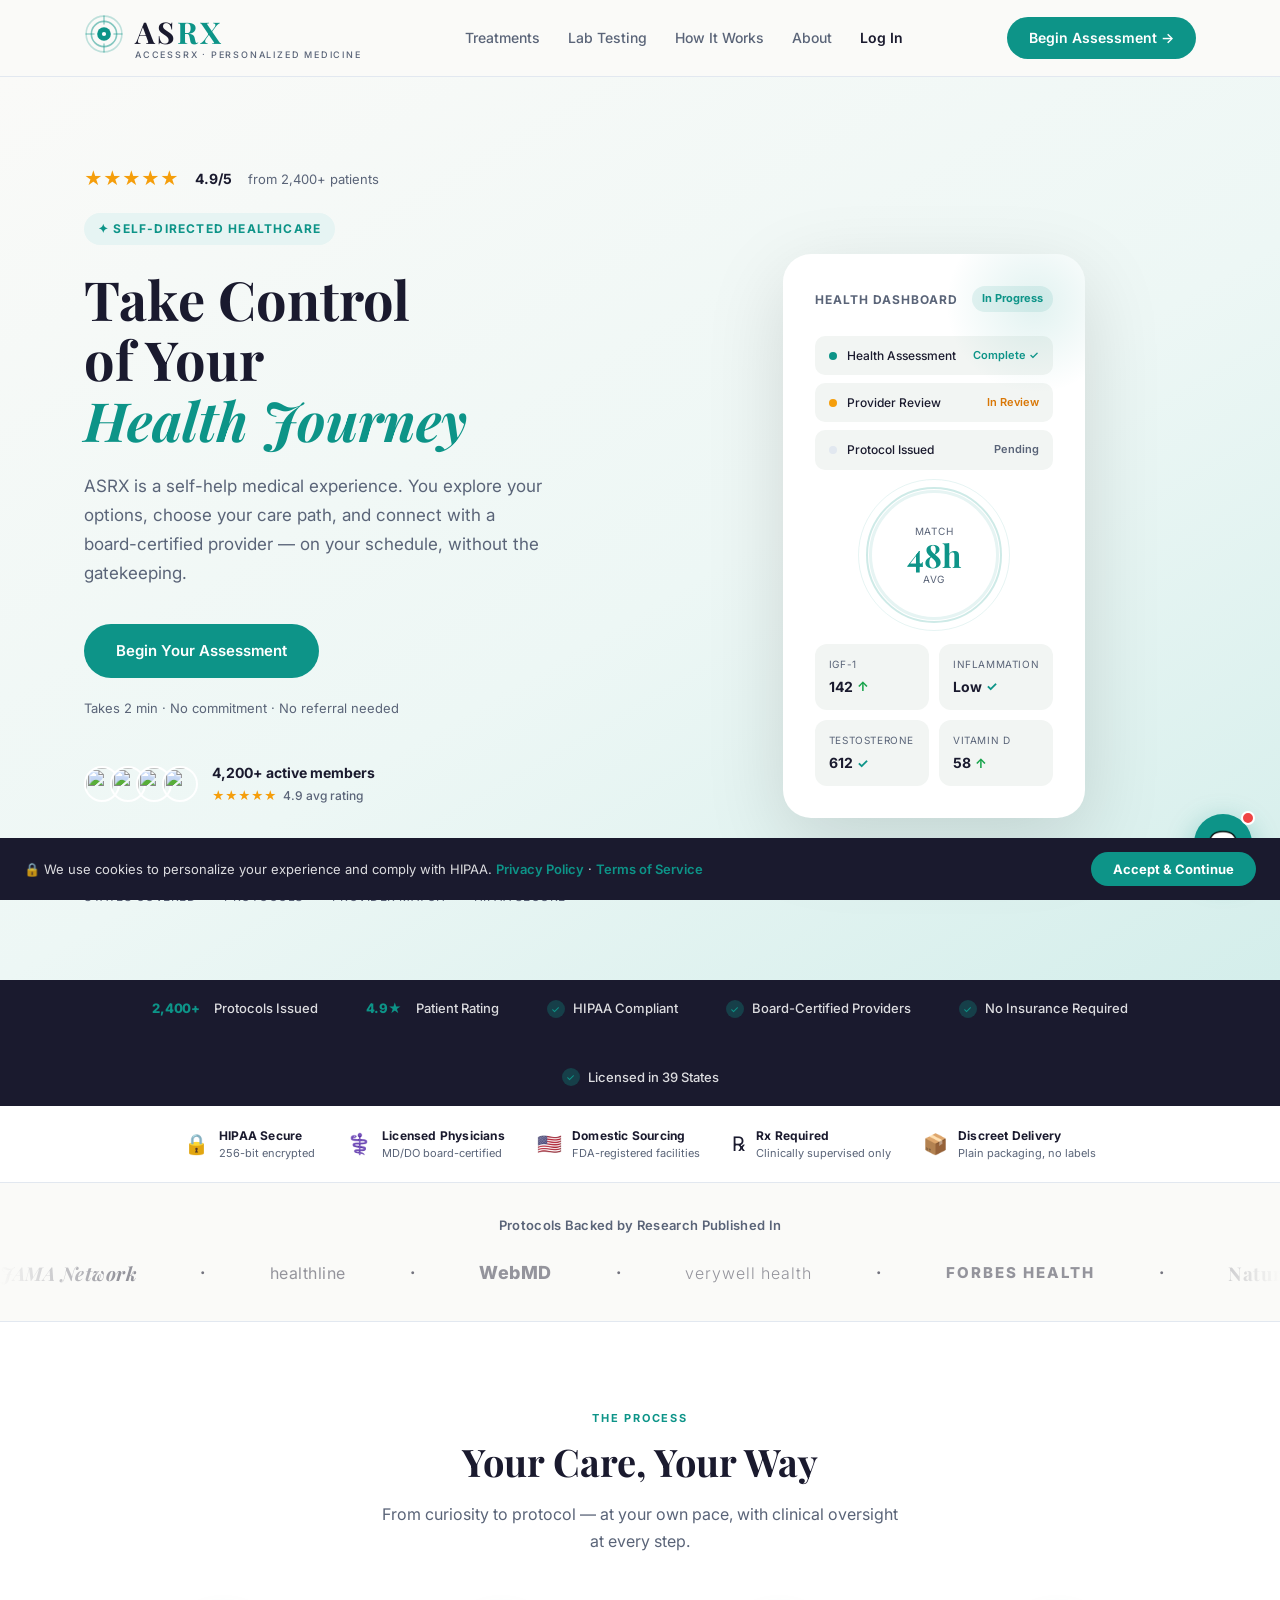
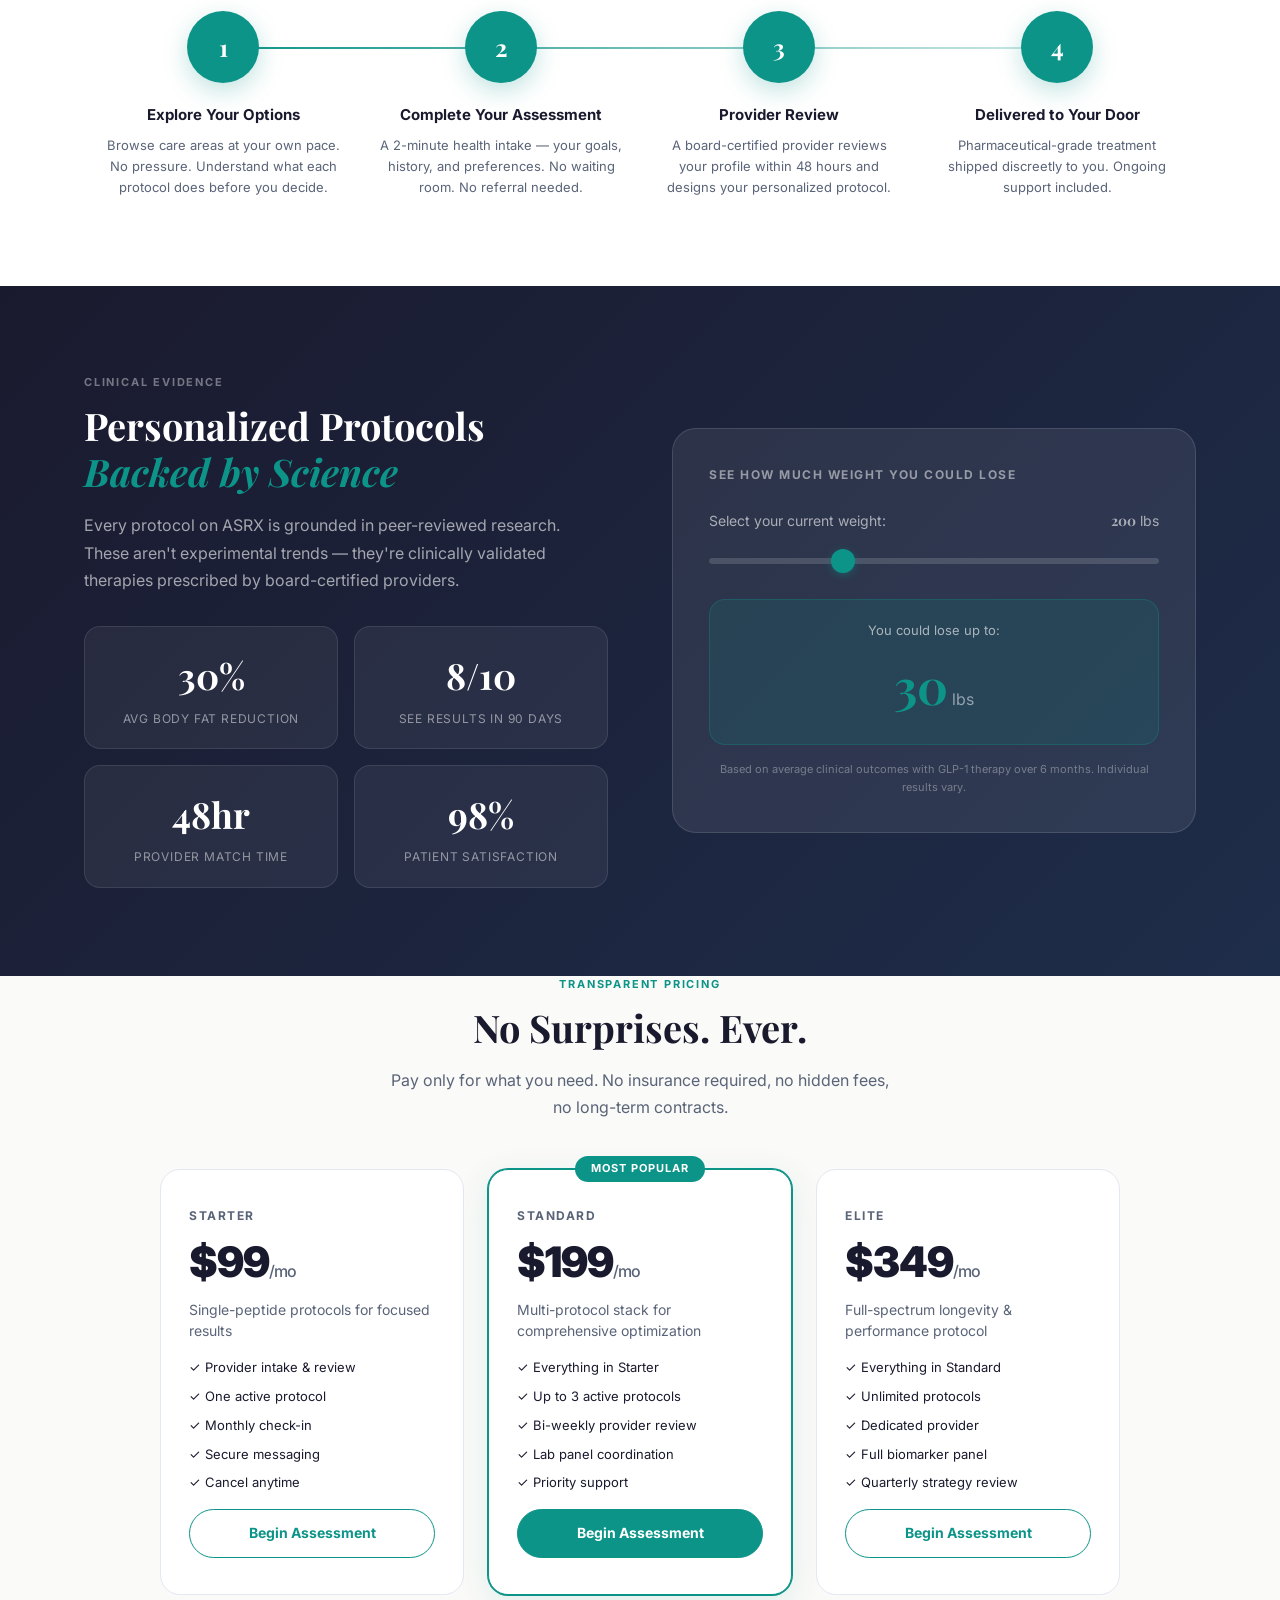
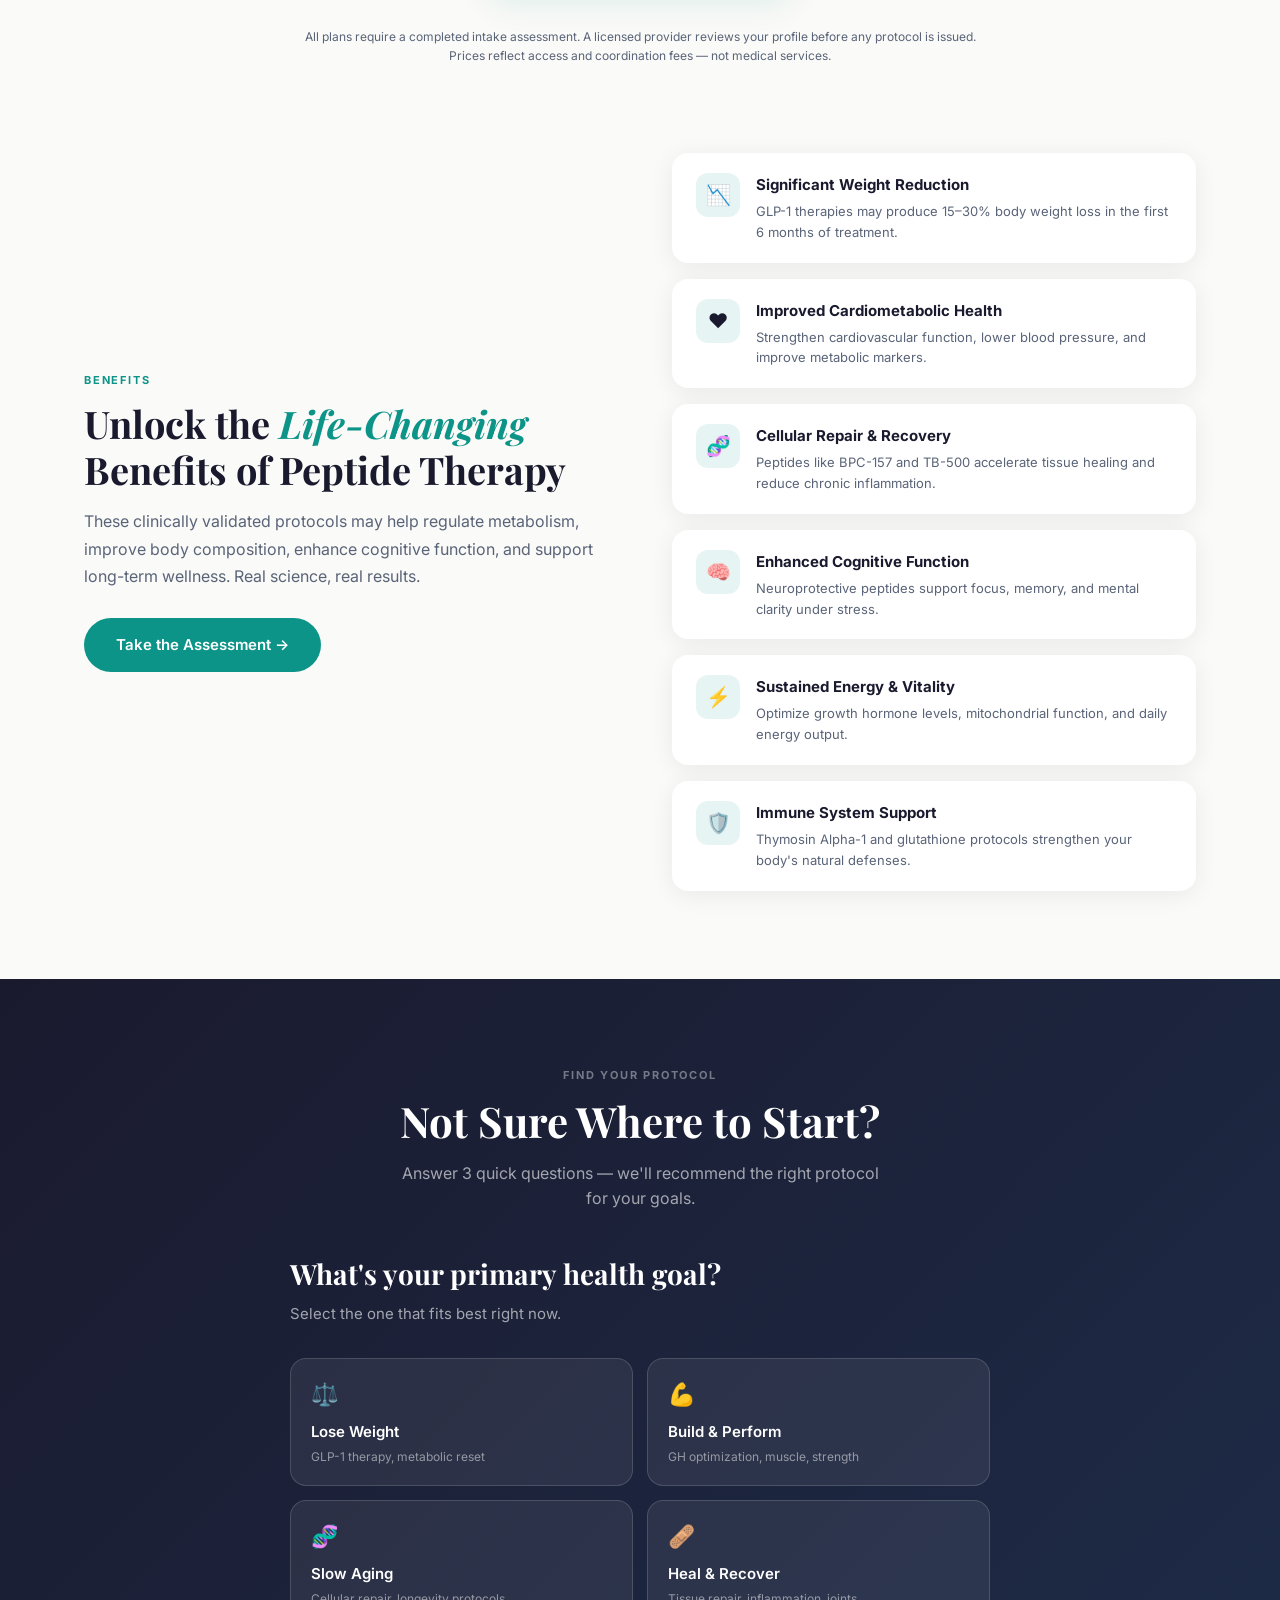
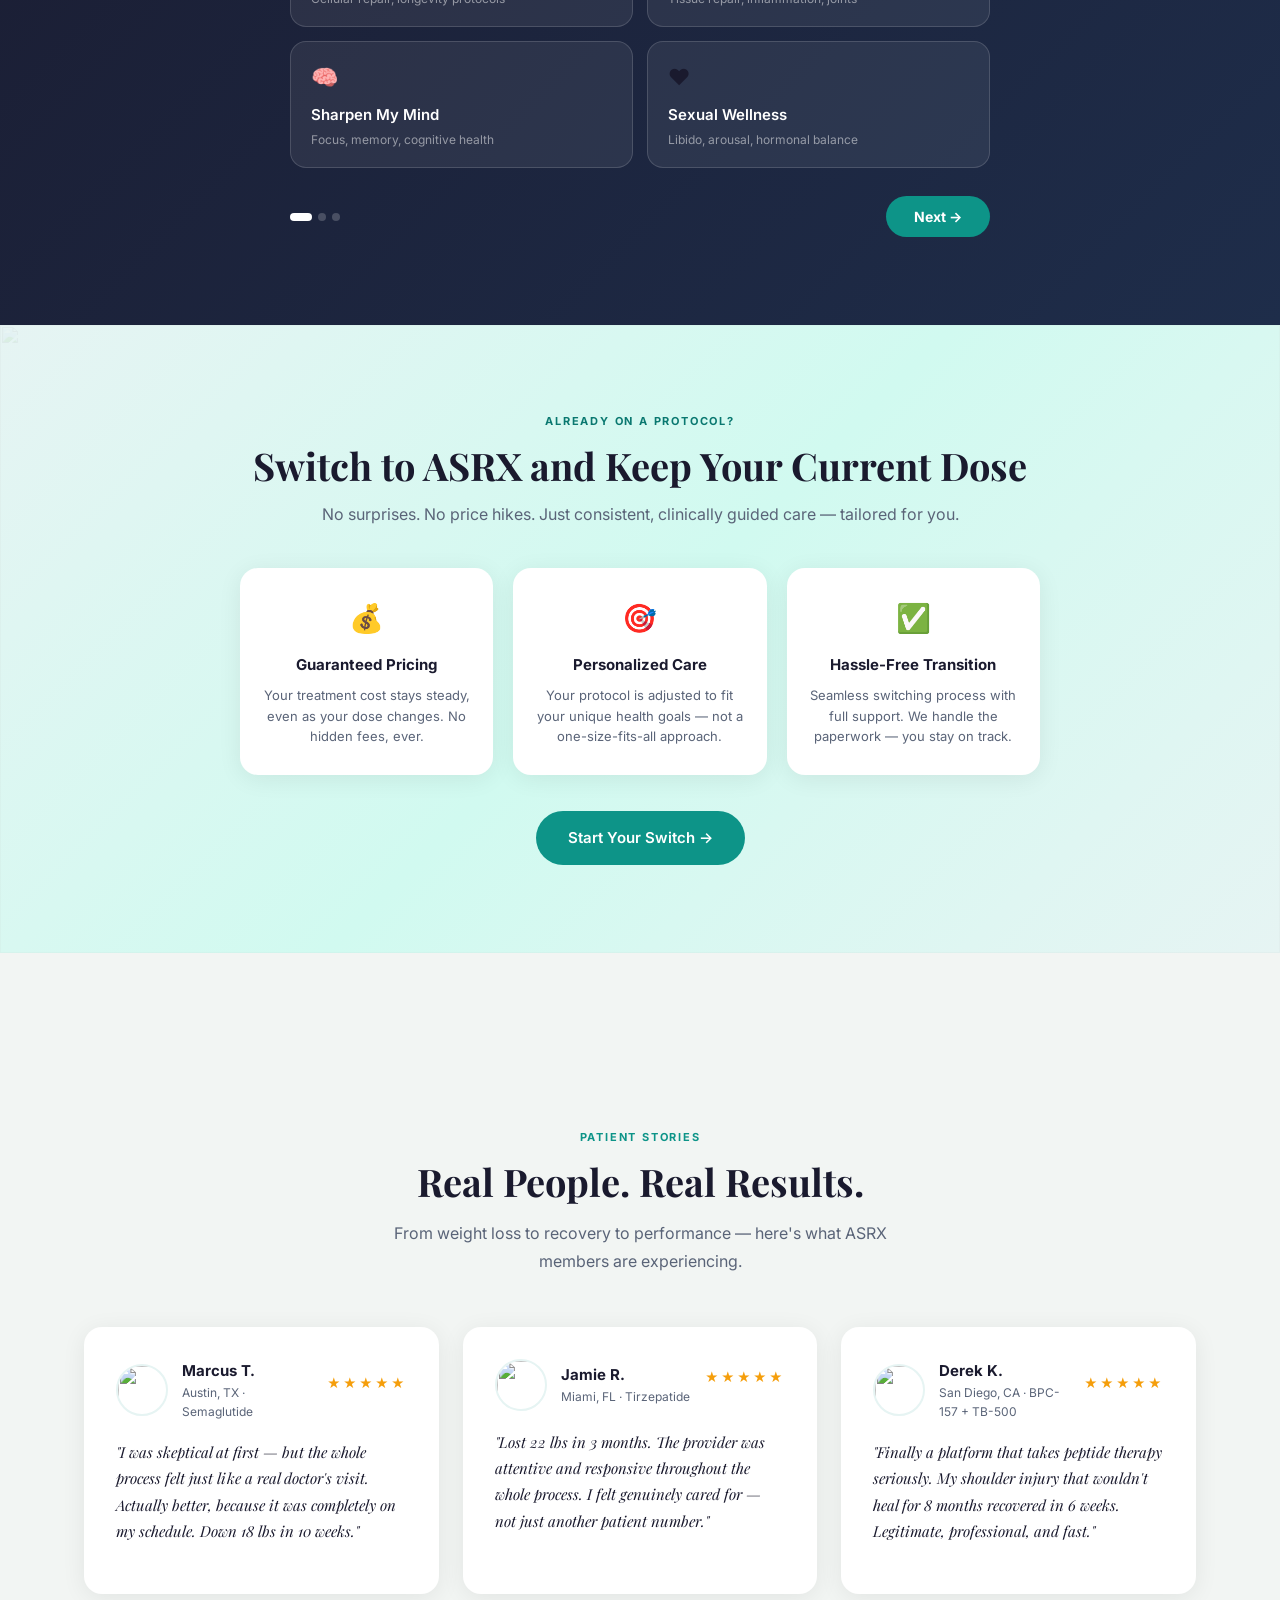
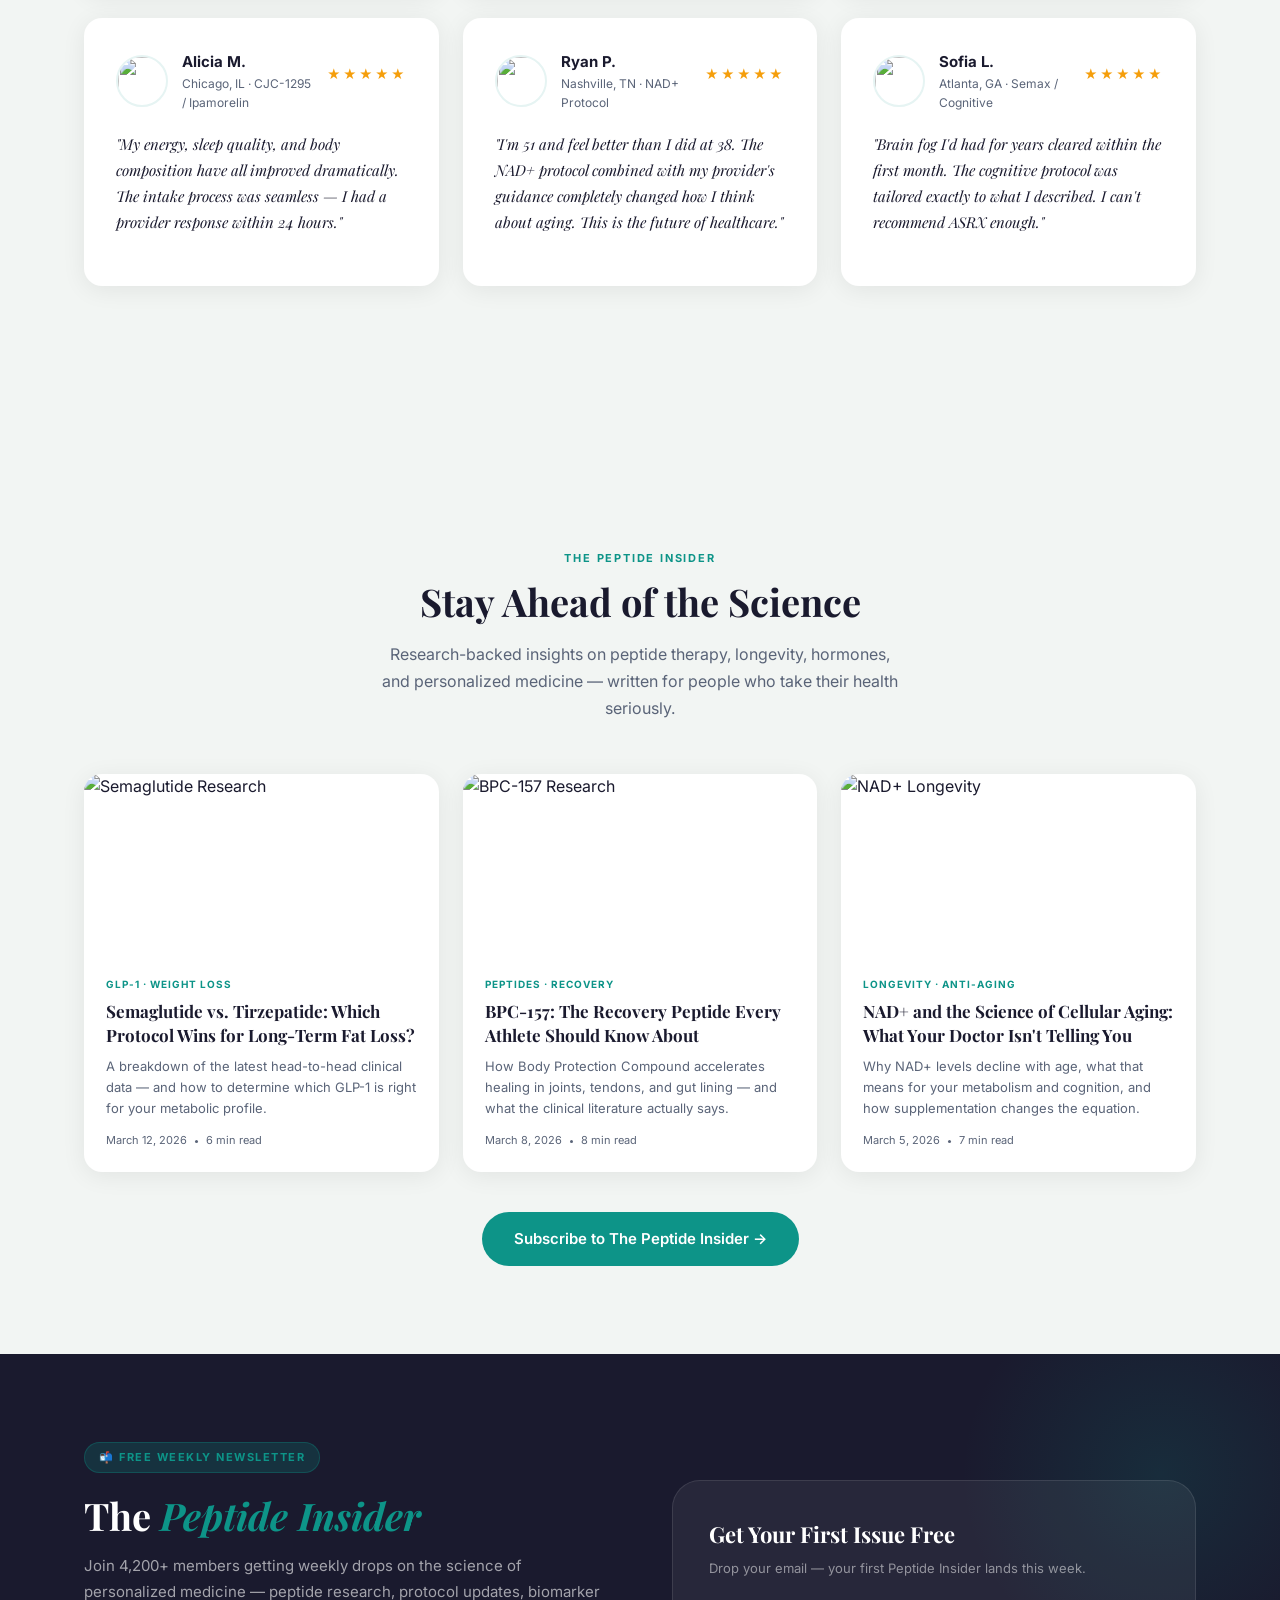
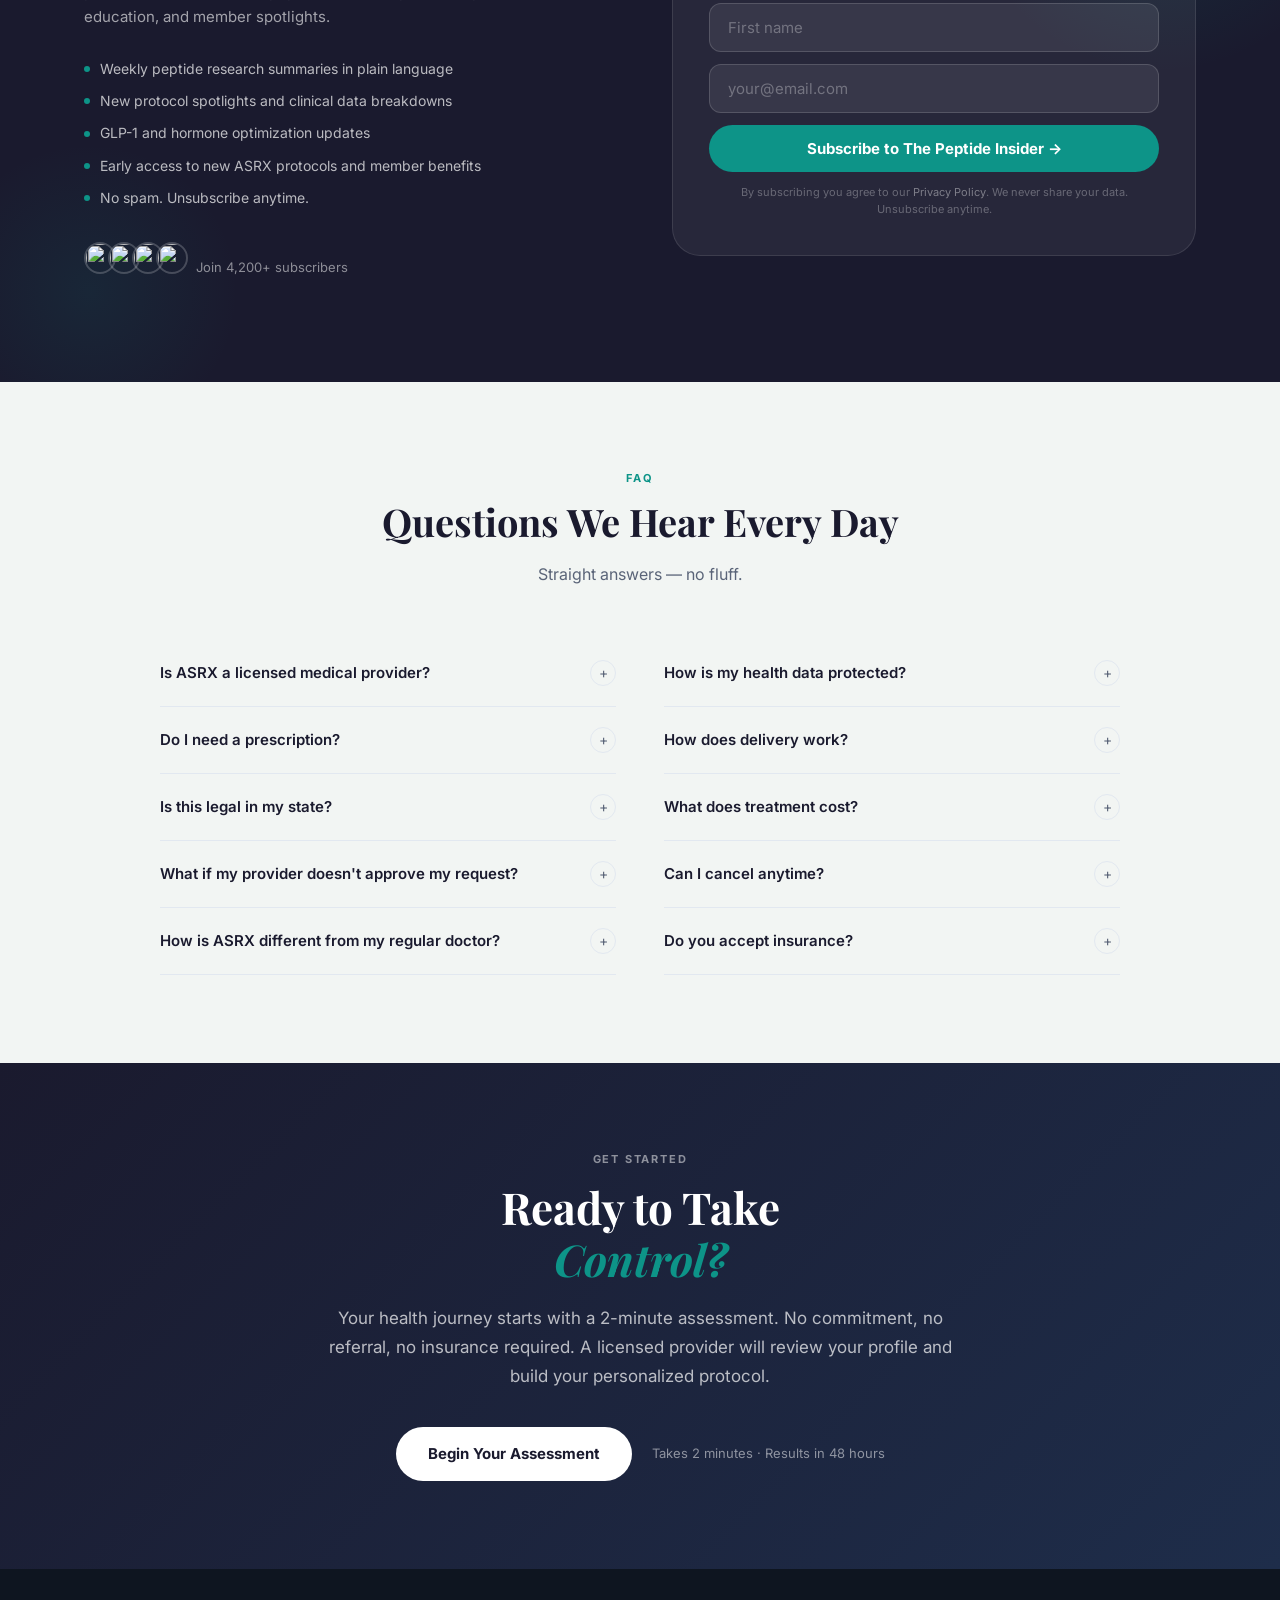
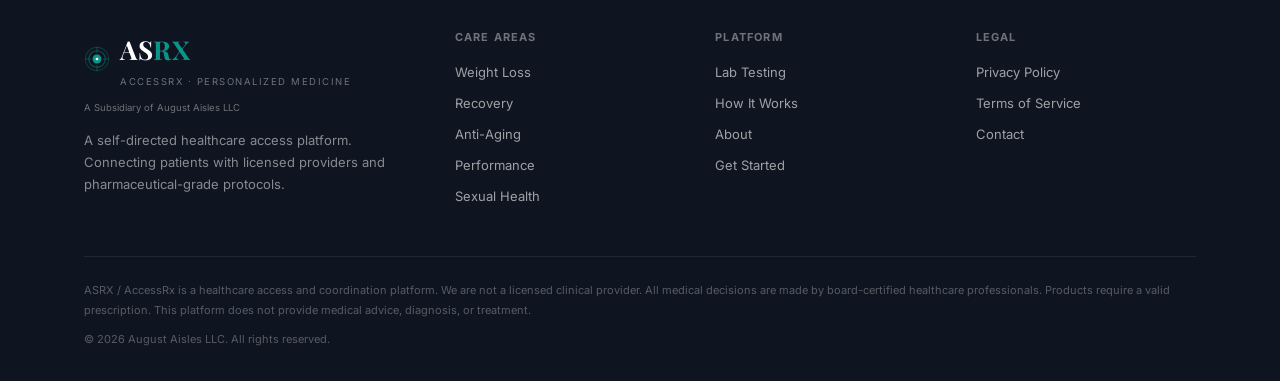
==== commit bffb0c27: "ASRX: remove From Sign-Up to Results timeline section" ====
--- a/index.html
+++ b/index.html
@@ -1020,57 +1020,6 @@
 </section>
 
 
-<!-- OUTCOME TIMELINE -->
-<section class="timeline-section">
-<div class="container">
-  <div class="text-center" style="margin-bottom:48px">
-    <div class="section-label">What to Expect</div>
-    <h2 class="section-title">From Sign-Up to Results</h2>
-    <p class="section-sub">Most patients receive their first protocol within 5–7 days. Here's exactly how it works.</p>
-  </div>
-  <div class="timeline-track">
-    <div class="tl-step">
-      <div class="tl-bubble">1</div>
-      <div class="tl-connector"></div>
-      <div class="tl-content">
-        <div class="tl-day">Day 1</div>
-        <div class="tl-title">Complete Your Intake</div>
-        <div class="tl-desc">Answer 5 minutes of health questions. No phone call required. No insurance forms.</div>
-      </div>
-    </div>
-    <div class="tl-step">
-      <div class="tl-bubble">2</div>
-      <div class="tl-connector"></div>
-      <div class="tl-content">
-        <div class="tl-day">Day 2–3</div>
-        <div class="tl-title">Provider Reviews Your Profile</div>
-        <div class="tl-desc">A board-certified physician reviews your intake, health history, and goals within 48 hours.</div>
-      </div>
-    </div>
-    <div class="tl-step">
-      <div class="tl-bubble">3</div>
-      <div class="tl-connector"></div>
-      <div class="tl-content">
-        <div class="tl-day">Day 4–5</div>
-        <div class="tl-title">Protocol Issued & Shipped</div>
-        <div class="tl-desc">Your personalized protocol is approved, fulfilled, and shipped discreetly to your door.</div>
-      </div>
-    </div>
-    <div class="tl-step">
-      <div class="tl-bubble">4</div>
-      <div class="tl-connector last"></div>
-      <div class="tl-content">
-        <div class="tl-day">Week 2+</div>
-        <div class="tl-title">Ongoing Provider Support</div>
-        <div class="tl-desc">Check-ins, adjustments, and lab monitoring — your provider stays with you throughout your protocol.</div>
-      </div>
-    </div>
-  </div>
-  <div style="text-align:center;margin-top:48px">
-    <a href="/intake" class="btn-primary" style="display:inline-block;padding:16px 40px;background:var(--teal);color:#fff;border-radius:var(--pill);font-weight:700;text-decoration:none;font-size:15px">Start Your Intake — Takes 5 Min →</a>
-  </div>
-</div>
-</section>
 
 <!-- BENEFITS -->
 <section class="benefits">
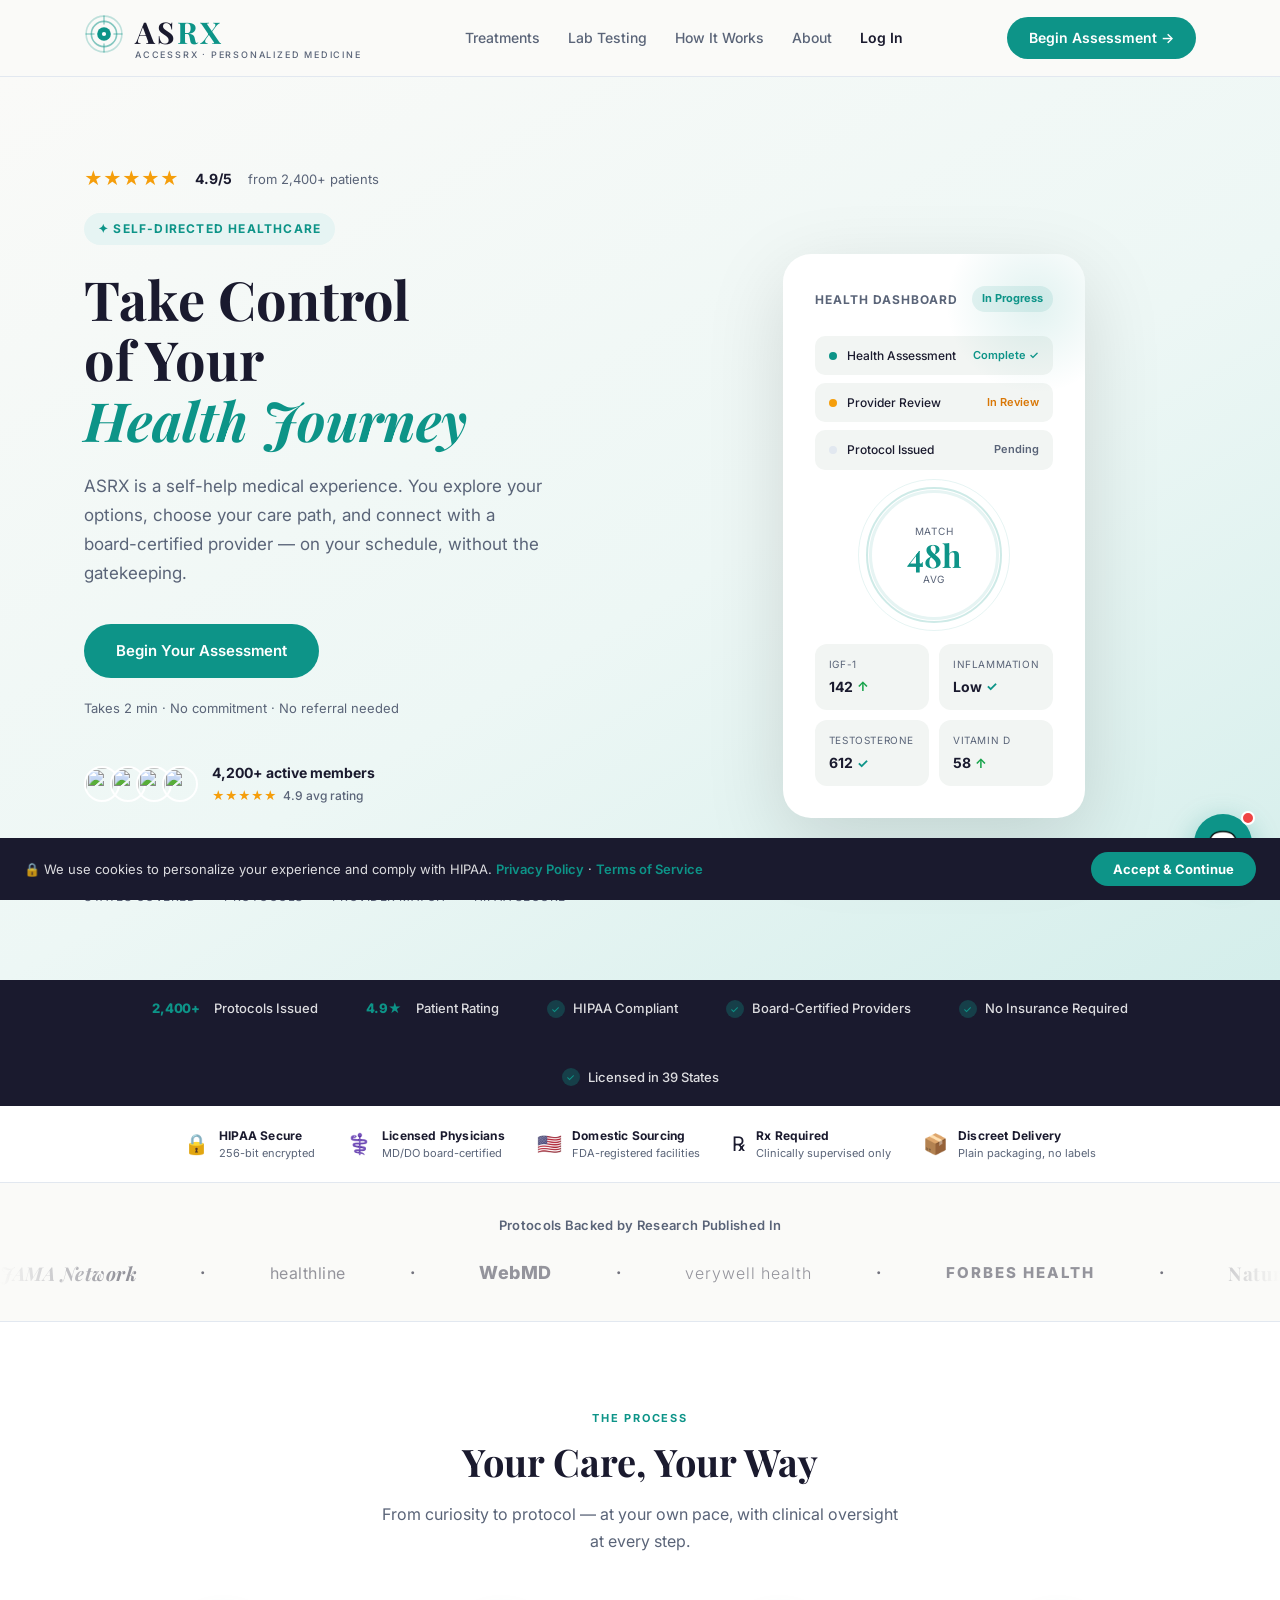
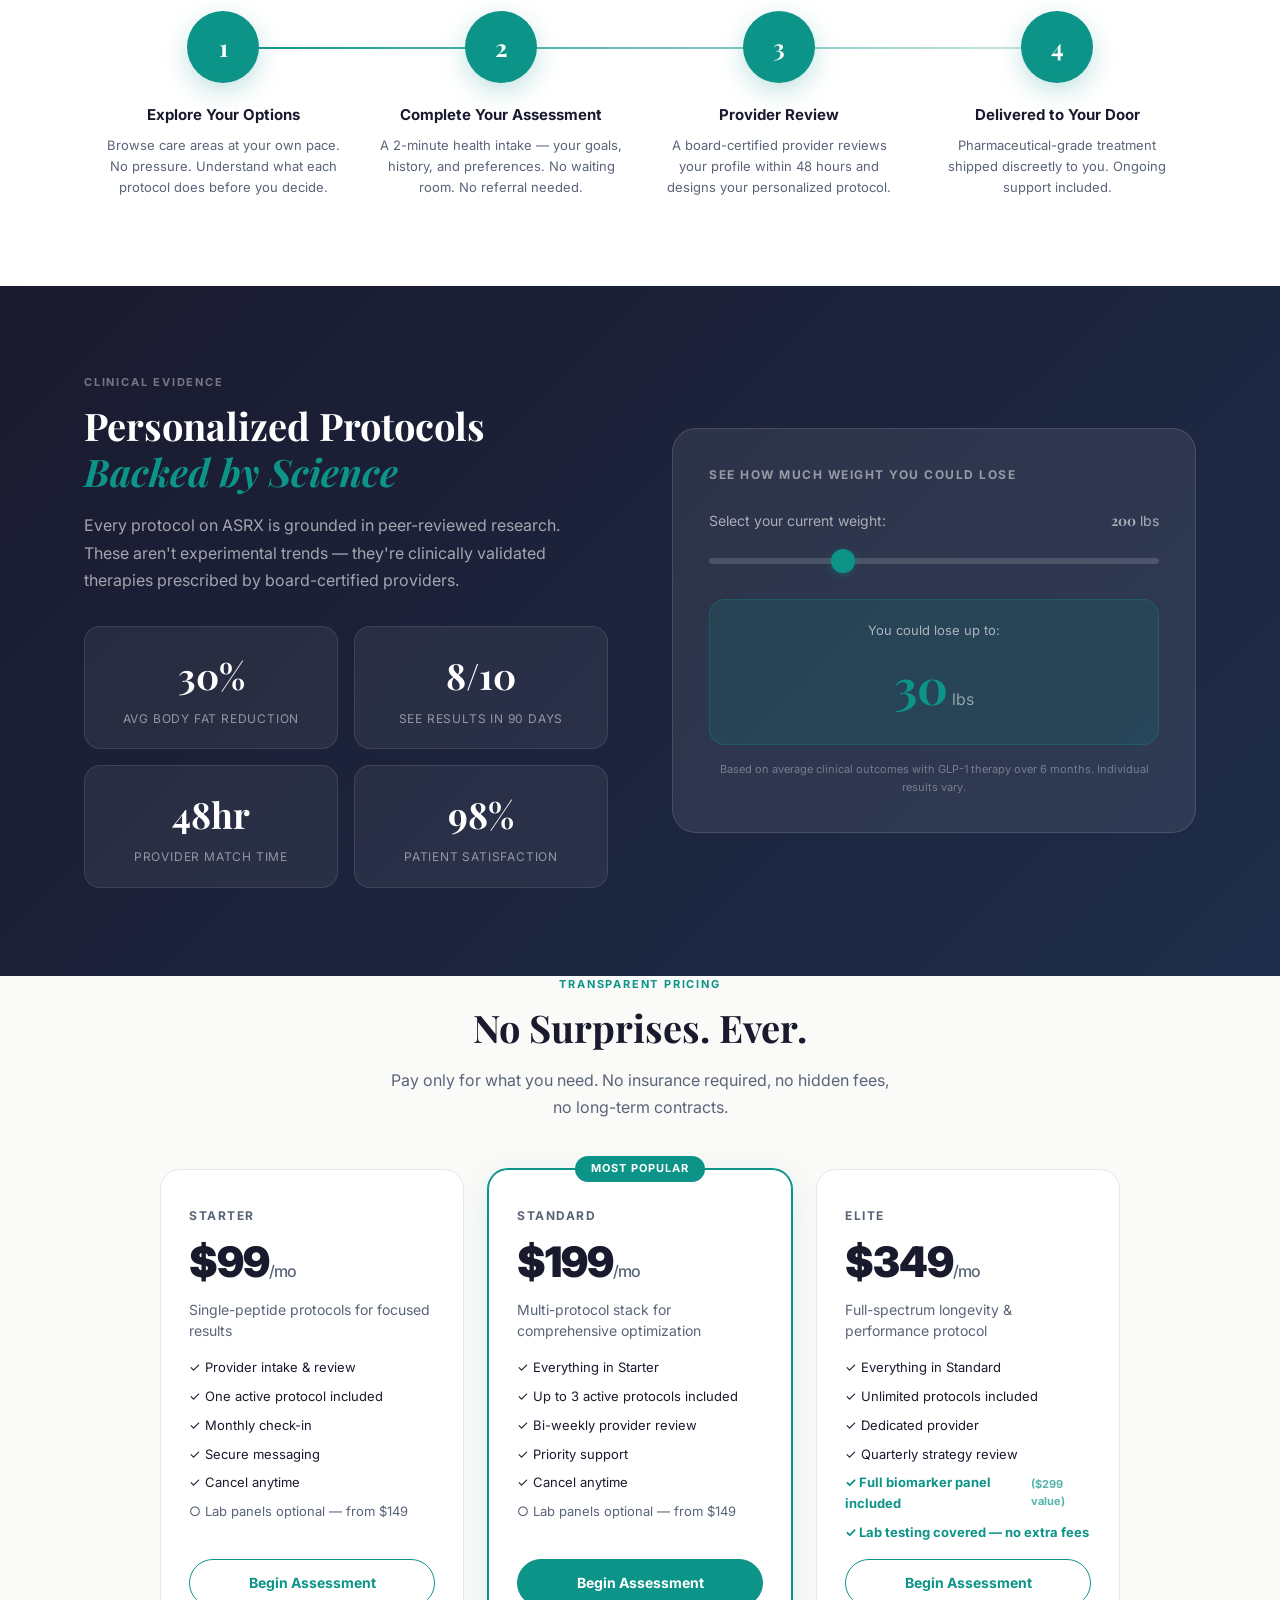
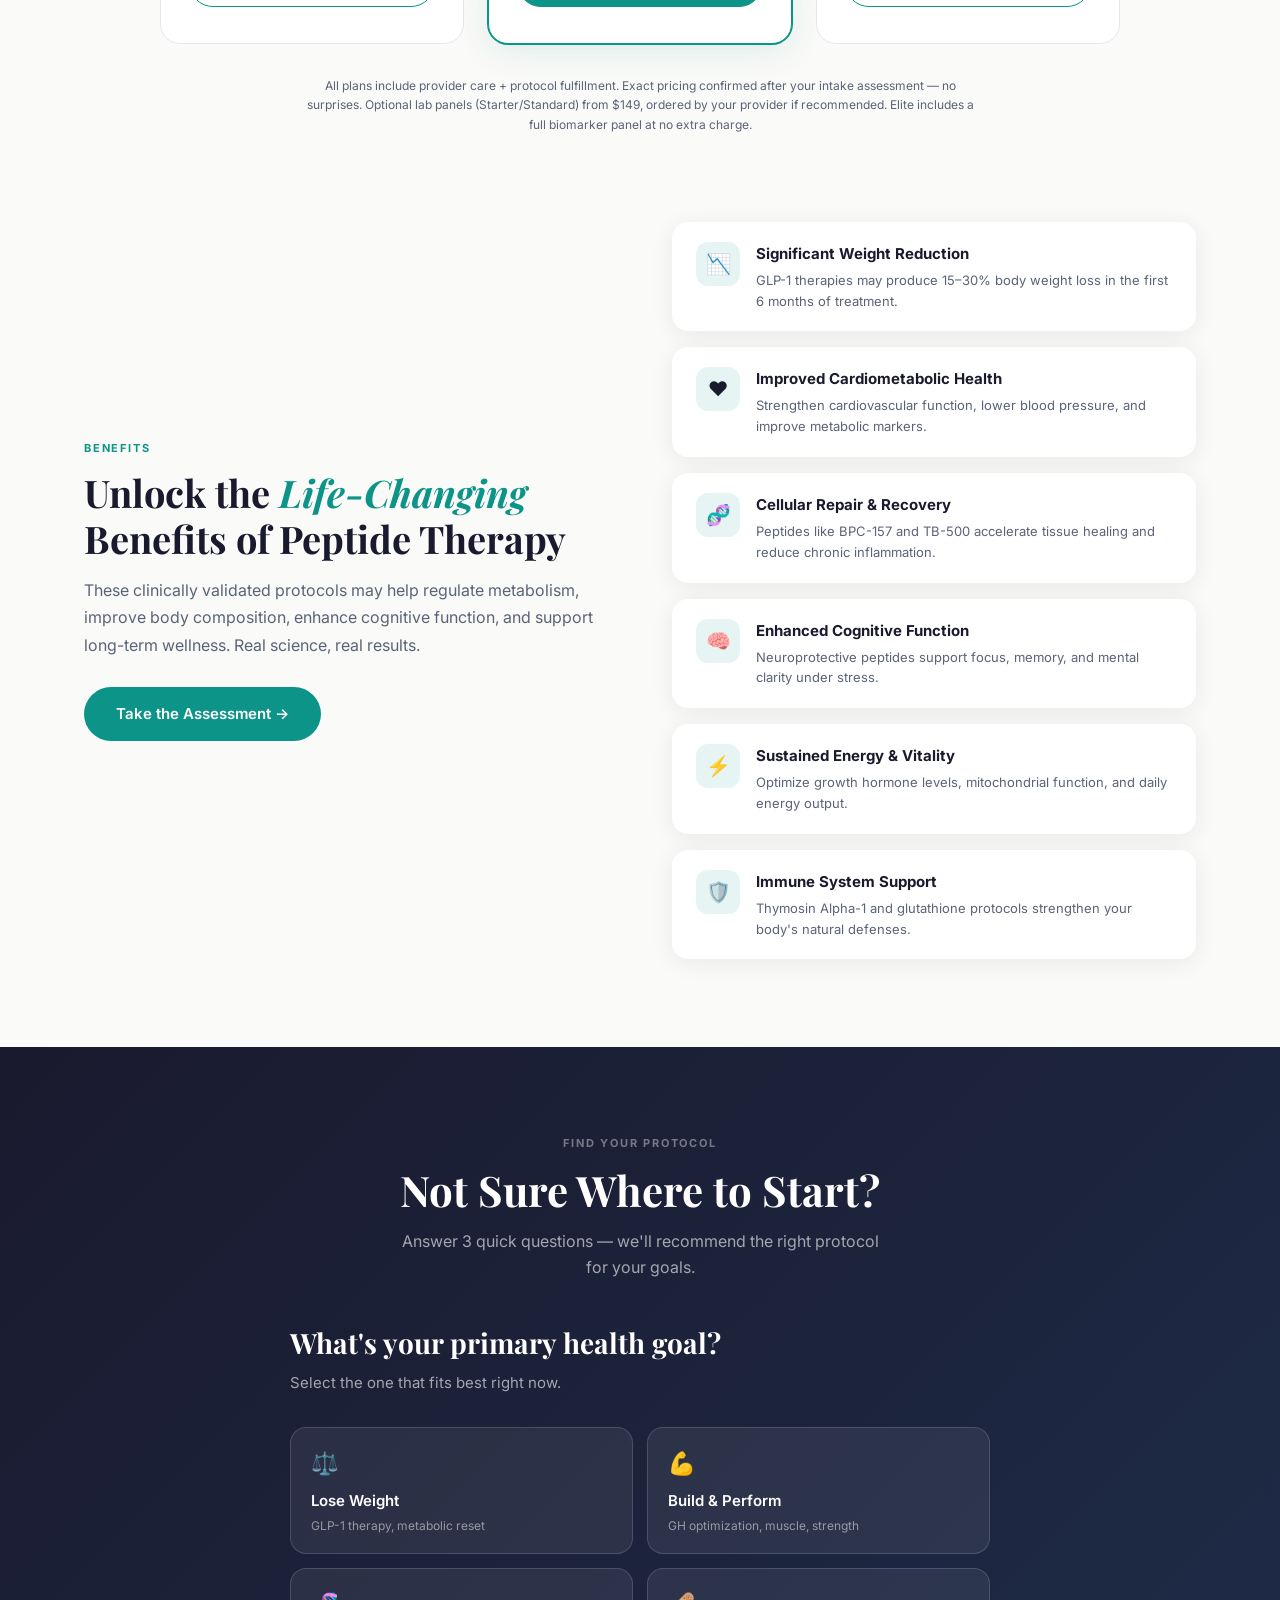
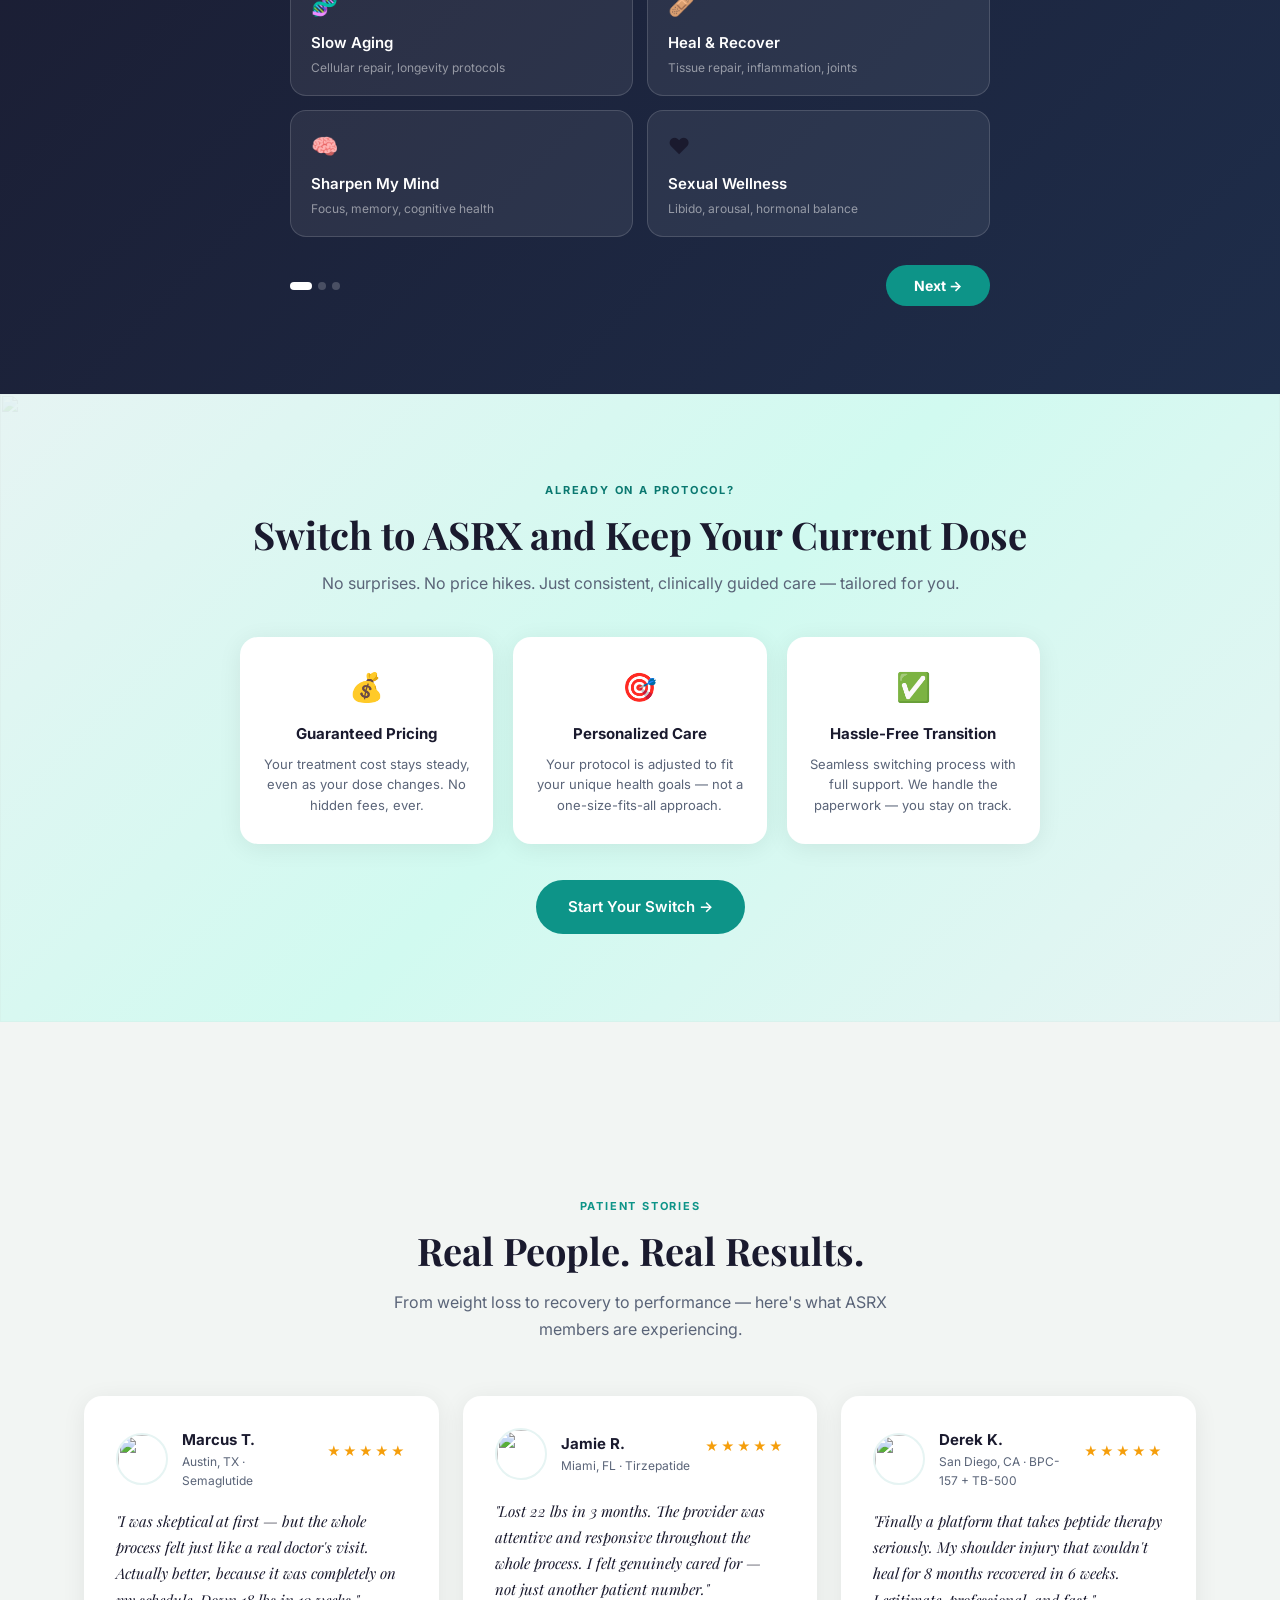
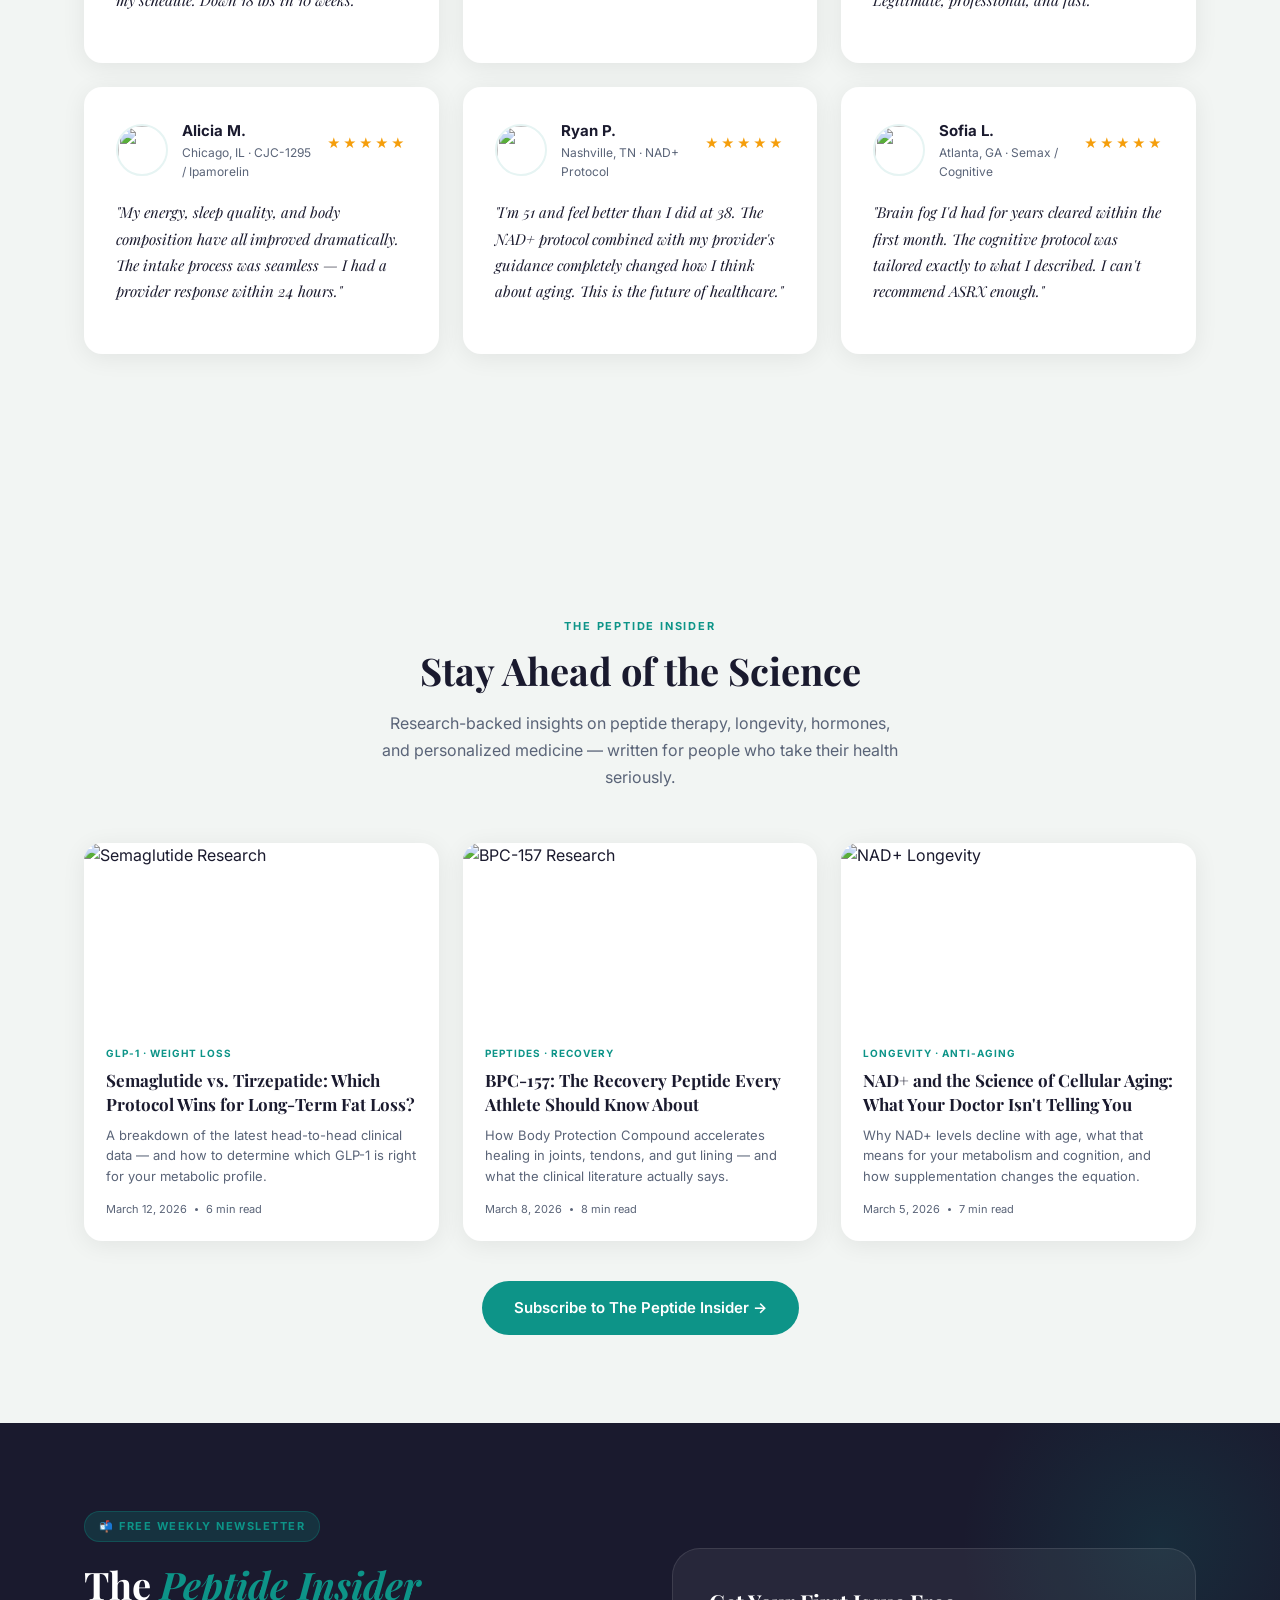
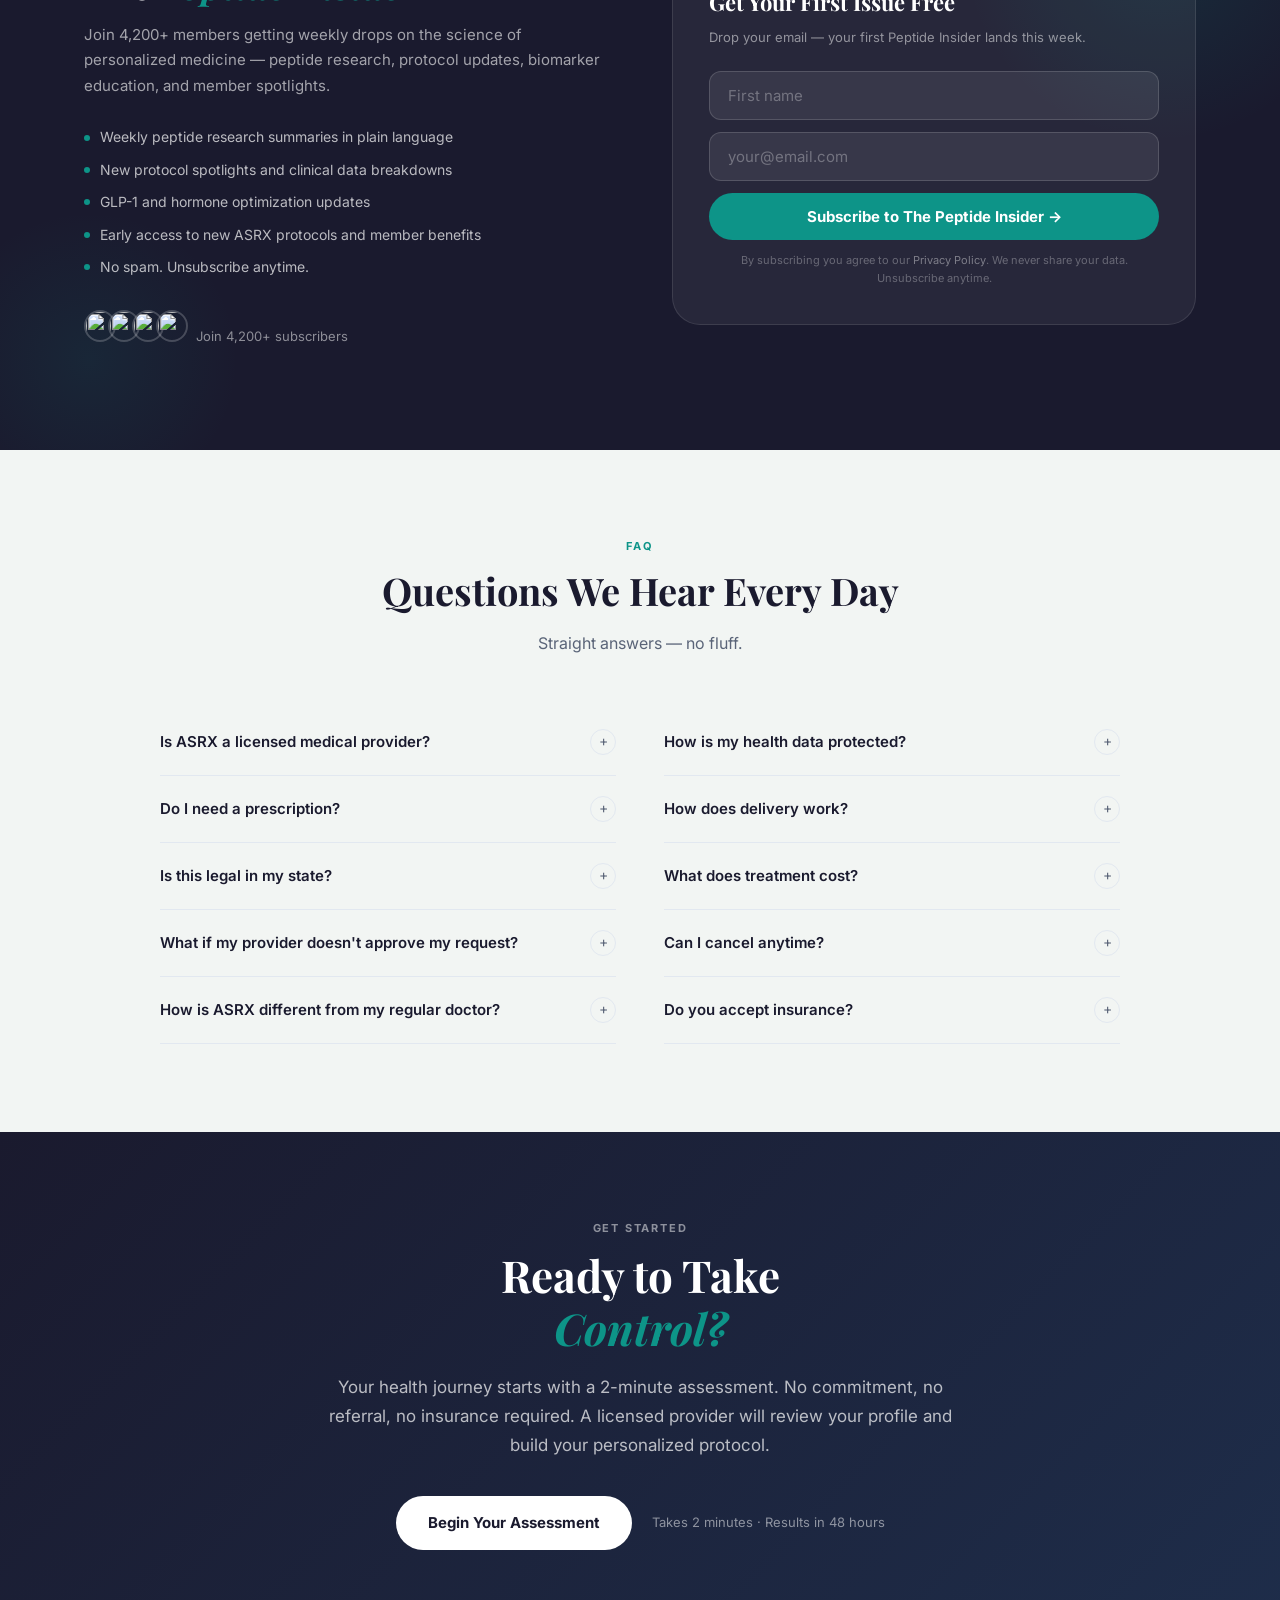
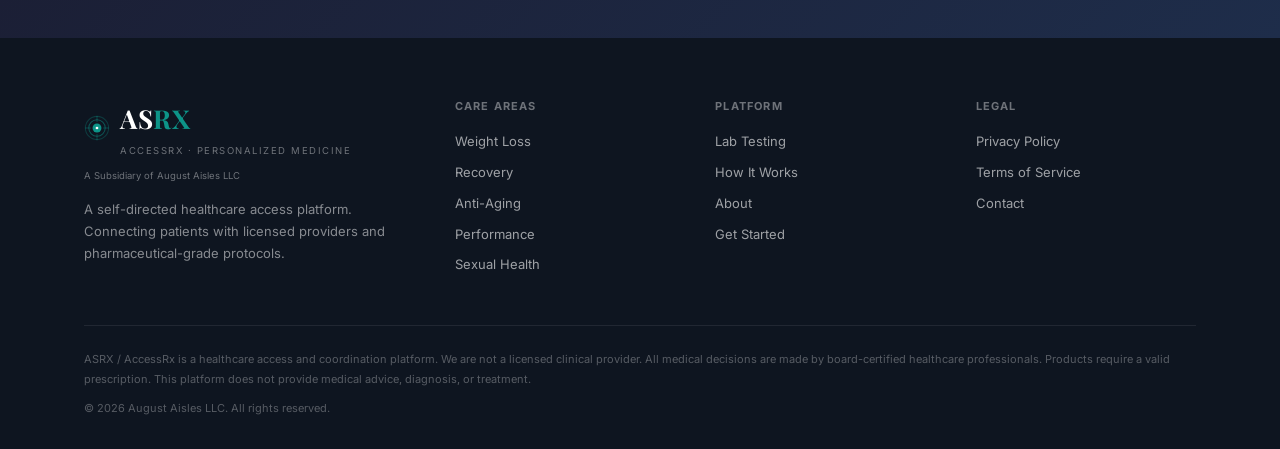
==== commit 7e4194f7: "ASRX: pricing clarity — labs optional on Starter/Standard, included on Elite; treatment cards update" ====
--- a/index.html
+++ b/index.html
@@ -136,6 +136,7 @@
 .btn-pricing:hover{background:var(--teal);color:#fff}
 .btn-pricing-primary{background:var(--teal);color:#fff}
 .btn-pricing-primary:hover{background:var(--teal-dark)}
+.product-included{font-size:12px;font-weight:700;color:var(--teal);letter-spacing:0.3px;padding:4px 0}
 .pricing-note{text-align:center;font-size:12px;color:var(--slate);max-width:680px;margin:32px auto 0;line-height:1.6}
 @media(max-width:768px){.pricing-grid{grid-template-columns:1fr}}
 
@@ -790,10 +791,11 @@
       <div class="pricing-desc">Single-peptide protocols for focused results</div>
       <ul class="pricing-list">
         <li>✓ Provider intake & review</li>
-        <li>✓ One active protocol</li>
+        <li>✓ One active protocol included</li>
         <li>✓ Monthly check-in</li>
         <li>✓ Secure messaging</li>
         <li>✓ Cancel anytime</li>
+        <li style="color:var(--slate)">○ Lab panels optional — from $149</li>
       </ul>
       <a href="/intake" class="btn-pricing">Begin Assessment</a>
     </div>
@@ -804,10 +806,11 @@
       <div class="pricing-desc">Multi-protocol stack for comprehensive optimization</div>
       <ul class="pricing-list">
         <li>✓ Everything in Starter</li>
-        <li>✓ Up to 3 active protocols</li>
+        <li>✓ Up to 3 active protocols included</li>
         <li>✓ Bi-weekly provider review</li>
-        <li>✓ Lab panel coordination</li>
         <li>✓ Priority support</li>
+        <li>✓ Cancel anytime</li>
+        <li style="color:var(--slate)">○ Lab panels optional — from $149</li>
       </ul>
       <a href="/intake" class="btn-pricing btn-pricing-primary">Begin Assessment</a>
     </div>
@@ -817,15 +820,16 @@
       <div class="pricing-desc">Full-spectrum longevity & performance protocol</div>
       <ul class="pricing-list">
         <li>✓ Everything in Standard</li>
-        <li>✓ Unlimited protocols</li>
+        <li>✓ Unlimited protocols included</li>
         <li>✓ Dedicated provider</li>
-        <li>✓ Full biomarker panel</li>
         <li>✓ Quarterly strategy review</li>
+        <li style="color:var(--teal);font-weight:700">✓ Full biomarker panel included <span style="font-size:11px;opacity:0.7">($299 value)</span></li>
+        <li style="color:var(--teal);font-weight:700">✓ Lab testing covered — no extra fees</li>
       </ul>
       <a href="/intake" class="btn-pricing">Begin Assessment</a>
     </div>
   </div>
-  <p class="pricing-note">All plans require a completed intake assessment. A licensed provider reviews your profile before any protocol is issued. Prices reflect access and coordination fees — not medical services.</p>
+  <p class="pricing-note">All plans include provider care + protocol fulfillment. Exact pricing confirmed after your intake assessment — no surprises. Optional lab panels (Starter/Standard) from $149, ordered by your provider if recommended. Elite includes a full biomarker panel at no extra charge.</p>
 </div>
 </section>
 
@@ -898,33 +902,33 @@
       <h3 class="product-view-title" id="productViewTitle"></h3>
     </div>
     <div class="product-grid" id="productGrid">
-      <div class="product-card" data-cat="weight-loss"><span class="category-badge badge-teal">Weight Loss</span><h3 style="font-family:'Playfair Display',serif;font-size:20px;font-weight:700;margin-bottom:6px">Semaglutide (GLP-1)</h3><p style="font-size:14px;color:var(--slate);margin-bottom:16px;flex-grow:1;line-height:1.6">Clinically proven GLP-1 agonist for sustained metabolic reset and weight loss.</p><div class="product-divider"></div><div class="product-price">Starting at $199/mo</div><div class="rx-badge">℞ Prescription Required</div><a href="/intake" class="btn-outline">Begin Assessment</a></div>
-      <div class="product-card" data-cat="weight-loss"><span class="category-badge badge-teal">Weight Loss</span><h3 style="font-family:'Playfair Display',serif;font-size:20px;font-weight:700;margin-bottom:6px">Tirzepatide</h3><p style="font-size:14px;color:var(--slate);margin-bottom:16px;flex-grow:1;line-height:1.6">Dual-action GLP-1 & GIP therapy — superior fat loss with appetite control.</p><div class="product-divider"></div><div class="product-price">Starting at $249/mo</div><div class="rx-badge">℞ Prescription Required</div><a href="/intake" class="btn-outline">Begin Assessment</a></div>
-      <div class="product-card" data-cat="weight-loss"><span class="category-badge badge-teal">Weight Loss</span><h3 style="font-family:'Playfair Display',serif;font-size:20px;font-weight:700;margin-bottom:6px">Retatrutide</h3><p style="font-size:14px;color:var(--slate);margin-bottom:16px;flex-grow:1;line-height:1.6">Triple-action GLP-1/GIP/Glucagon agonist — next-generation metabolic therapy.</p><div class="product-divider"></div><div class="product-price">Starting at $299/mo</div><div class="rx-badge">℞ Prescription Required</div><a href="/intake" class="btn-outline">Begin Assessment</a></div>
-      <div class="product-card" data-cat="weight-loss"><span class="category-badge badge-teal">Weight Loss</span><h3 style="font-family:'Playfair Display',serif;font-size:20px;font-weight:700;margin-bottom:6px">Burn Blend</h3><p style="font-size:14px;color:var(--slate);margin-bottom:16px;flex-grow:1;line-height:1.6">Retatrutide + Tirzepatide combined — advanced dual-compound metabolic protocol.</p><div class="product-divider"></div><div class="product-price">Starting at $349/mo</div><div class="rx-badge">℞ Prescription Required</div><a href="/intake" class="btn-outline">Begin Assessment</a></div>
-      <div class="product-card" data-cat="recovery"><span class="category-badge badge-green">Recovery</span><h3 style="font-family:'Playfair Display',serif;font-size:20px;font-weight:700;margin-bottom:6px">BPC-157</h3><p style="font-size:14px;color:var(--slate);margin-bottom:16px;flex-grow:1;line-height:1.6">Body Protection Compound — accelerate healing in joints, gut lining, and soft tissue.</p><div class="product-divider"></div><div class="product-price">Starting at $149/mo</div><div class="rx-badge">℞ Prescription Required</div><a href="/intake" class="btn-outline">Begin Assessment</a></div>
-      <div class="product-card" data-cat="recovery"><span class="category-badge badge-green">Recovery</span><h3 style="font-family:'Playfair Display',serif;font-size:20px;font-weight:700;margin-bottom:6px">TB-500</h3><p style="font-size:14px;color:var(--slate);margin-bottom:16px;flex-grow:1;line-height:1.6">Thymosin Beta 4 — reduce inflammation and rebuild muscle and connective tissue.</p><div class="product-divider"></div><div class="product-price">Starting at $149/mo</div><div class="rx-badge">℞ Prescription Required</div><a href="/intake" class="btn-outline">Begin Assessment</a></div>
-      <div class="product-card" data-cat="recovery"><span class="category-badge badge-green">Recovery</span><h3 style="font-family:'Playfair Display',serif;font-size:20px;font-weight:700;margin-bottom:6px">Wolverine Blend</h3><p style="font-size:14px;color:var(--slate);margin-bottom:16px;flex-grow:1;line-height:1.6">BPC-157 + TB4 combined — the gold standard dual-peptide recovery protocol.</p><div class="product-divider"></div><div class="product-price">Starting at $199/mo</div><div class="rx-badge">℞ Prescription Required</div><a href="/intake" class="btn-outline">Begin Assessment</a></div>
-      <div class="product-card" data-cat="recovery"><span class="category-badge badge-green">Recovery</span><h3 style="font-family:'Playfair Display',serif;font-size:20px;font-weight:700;margin-bottom:6px">GI Mod</h3><p style="font-size:14px;color:var(--slate);margin-bottom:16px;flex-grow:1;line-height:1.6">Targeted gastrointestinal support — gut repair, motility, and microbiome health.</p><div class="product-divider"></div><div class="product-price">Starting at $99/mo</div><div class="rx-badge">℞ Prescription Required</div><a href="/intake" class="btn-outline">Begin Assessment</a></div>
-      <div class="product-card" data-cat="longevity"><span class="category-badge badge-purple">Anti-Aging</span><h3 style="font-family:'Playfair Display',serif;font-size:20px;font-weight:700;margin-bottom:6px">NAD+</h3><p style="font-size:14px;color:var(--slate);margin-bottom:16px;flex-grow:1;line-height:1.6">Cellular energy restoration — reverse metabolic aging at the mitochondrial level.</p><div class="product-divider"></div><div class="product-price">Starting at $149/mo</div><div class="rx-badge">℞ Prescription Required</div><a href="/intake" class="btn-outline">Begin Assessment</a></div>
-      <div class="product-card" data-cat="longevity"><span class="category-badge badge-purple">Anti-Aging</span><h3 style="font-family:'Playfair Display',serif;font-size:20px;font-weight:700;margin-bottom:6px">Epithalon</h3><p style="font-size:14px;color:var(--slate);margin-bottom:16px;flex-grow:1;line-height:1.6">Telomere support peptide — promotes longevity and cellular lifespan extension.</p><div class="product-divider"></div><div class="product-price">Starting at $149/mo</div><div class="rx-badge">℞ Prescription Required</div><a href="/intake" class="btn-outline">Begin Assessment</a></div>
-      <div class="product-card" data-cat="longevity"><span class="category-badge badge-purple">Anti-Aging</span><h3 style="font-family:'Playfair Display',serif;font-size:20px;font-weight:700;margin-bottom:6px">SS-31</h3><p style="font-size:14px;color:var(--slate);margin-bottom:16px;flex-grow:1;line-height:1.6">Mitochondria-targeting antioxidant — reduces oxidative stress and cellular aging markers.</p><div class="product-divider"></div><div class="product-price">Starting at $299/mo</div><div class="rx-badge">℞ Prescription Required</div><a href="/intake" class="btn-outline">Begin Assessment</a></div>
-      <div class="product-card" data-cat="longevity"><span class="category-badge badge-purple">Anti-Aging</span><h3 style="font-family:'Playfair Display',serif;font-size:20px;font-weight:700;margin-bottom:6px">GHK-Cu</h3><p style="font-size:14px;color:var(--slate);margin-bottom:16px;flex-grow:1;line-height:1.6">Copper peptide complex — skin regeneration, collagen synthesis, and hair restoration.</p><div class="product-divider"></div><div class="product-price">Starting at $99/mo</div><div class="rx-badge">℞ Prescription Required</div><a href="/intake" class="btn-outline">Begin Assessment</a></div>
-      <div class="product-card" data-cat="longevity"><span class="category-badge badge-purple">Anti-Aging</span><h3 style="font-family:'Playfair Display',serif;font-size:20px;font-weight:700;margin-bottom:6px">MOTS-C</h3><p style="font-size:14px;color:var(--slate);margin-bottom:16px;flex-grow:1;line-height:1.6">Mitochondrial-derived peptide — metabolic regulation, insulin sensitivity, and longevity.</p><div class="product-divider"></div><div class="product-price">Starting at $99/mo</div><div class="rx-badge">℞ Prescription Required</div><a href="/intake" class="btn-outline">Begin Assessment</a></div>
-      <div class="product-card" data-cat="longevity"><span class="category-badge badge-purple">Anti-Aging</span><h3 style="font-family:'Playfair Display',serif;font-size:20px;font-weight:700;margin-bottom:6px">Thymosin Alpha 1</h3><p style="font-size:14px;color:var(--slate);margin-bottom:16px;flex-grow:1;line-height:1.6">Immune-aging support — thymus regeneration, inflammation control, and cellular defense.</p><div class="product-divider"></div><div class="product-price">Starting at $149/mo</div><div class="rx-badge">℞ Prescription Required</div><a href="/intake" class="btn-outline">Begin Assessment</a></div>
-      <div class="product-card" data-cat="performance"><span class="category-badge badge-amber">Performance</span><h3 style="font-family:'Playfair Display',serif;font-size:20px;font-weight:700;margin-bottom:6px">Sermorelin</h3><p style="font-size:14px;color:var(--slate);margin-bottom:16px;flex-grow:1;line-height:1.6">Growth hormone-releasing analog — restore GH levels for energy and body composition.</p><div class="product-divider"></div><div class="product-price">Starting at $179/mo</div><div class="rx-badge">℞ Prescription Required</div><a href="/intake" class="btn-outline">Begin Assessment</a></div>
-      <div class="product-card" data-cat="performance"><span class="category-badge badge-amber">Performance</span><h3 style="font-family:'Playfair Display',serif;font-size:20px;font-weight:700;margin-bottom:6px">CJC-1295 w/DAC</h3><p style="font-size:14px;color:var(--slate);margin-bottom:16px;flex-grow:1;line-height:1.6">Long-acting GHRH analog — sustained GH elevation for muscle and fat metabolism.</p><div class="product-divider"></div><div class="product-price">Starting at $129/mo</div><div class="rx-badge">℞ Prescription Required</div><a href="/intake" class="btn-outline">Begin Assessment</a></div>
-      <div class="product-card" data-cat="performance"><span class="category-badge badge-amber">Performance</span><h3 style="font-family:'Playfair Display',serif;font-size:20px;font-weight:700;margin-bottom:6px">2X Blend</h3><p style="font-size:14px;color:var(--slate);margin-bottom:16px;flex-grow:1;line-height:1.6">CJC-1295 + Ipamorelin — synergistic GH stack with amplified release and minimal side effects.</p><div class="product-divider"></div><div class="product-price">Starting at $129/mo</div><div class="rx-badge">℞ Prescription Required</div><a href="/intake" class="btn-outline">Begin Assessment</a></div>
-      <div class="product-card" data-cat="performance"><span class="category-badge badge-amber">Performance</span><h3 style="font-family:'Playfair Display',serif;font-size:20px;font-weight:700;margin-bottom:6px">IGF-1 LR3</h3><p style="font-size:14px;color:var(--slate);margin-bottom:16px;flex-grow:1;line-height:1.6">Insulin-like Growth Factor — muscle hypertrophy, satellite cell activation, nutrient uptake.</p><div class="product-divider"></div><div class="product-price">Starting at $149/mo</div><div class="rx-badge">℞ Prescription Required</div><a href="/intake" class="btn-outline">Begin Assessment</a></div>
-      <div class="product-card" data-cat="performance"><span class="category-badge badge-amber">Performance</span><h3 style="font-family:'Playfair Display',serif;font-size:20px;font-weight:700;margin-bottom:6px">Follistatin</h3><p style="font-size:14px;color:var(--slate);margin-bottom:16px;flex-grow:1;line-height:1.6">Myostatin inhibitor — promotes lean muscle growth and suppresses muscle-limiting proteins.</p><div class="product-divider"></div><div class="product-price">Starting at $199/mo</div><div class="rx-badge">℞ Prescription Required</div><a href="/intake" class="btn-outline">Begin Assessment</a></div>
-      <div class="product-card" data-cat="sexual-health"><span class="category-badge badge-rose">Sexual Health</span><h3 style="font-family:'Playfair Display',serif;font-size:20px;font-weight:700;margin-bottom:6px">PT-141</h3><p style="font-size:14px;color:var(--slate);margin-bottom:16px;flex-grow:1;line-height:1.6">Centrally-acting peptide — clinically supported for libido and arousal in men and women.</p><div class="product-divider"></div><div class="product-price">Starting at $129/mo</div><div class="rx-badge">℞ Prescription Required</div><a href="/intake" class="btn-outline">Begin Assessment</a></div>
-      <div class="product-card" data-cat="sexual-health"><span class="category-badge badge-rose">Sexual Health</span><h3 style="font-family:'Playfair Display',serif;font-size:20px;font-weight:700;margin-bottom:6px">Melanotan II</h3><p style="font-size:14px;color:var(--slate);margin-bottom:16px;flex-grow:1;line-height:1.6">Melanocortin receptor agonist — enhanced libido, tanning stimulation, and appetite regulation.</p><div class="product-divider"></div><div class="product-price">Starting at $99/mo</div><div class="rx-badge">℞ Prescription Required</div><a href="/intake" class="btn-outline">Begin Assessment</a></div>
-      <div class="product-card" data-cat="cognitive"><span class="category-badge badge-blue">Cognitive</span><h3 style="font-family:'Playfair Display',serif;font-size:20px;font-weight:700;margin-bottom:6px">Semax</h3><p style="font-size:14px;color:var(--slate);margin-bottom:16px;flex-grow:1;line-height:1.6">Neuroprotective peptide — enhance focus, memory retention, and stress resilience.</p><div class="product-divider"></div><div class="product-price">Starting at $99/mo</div><div class="rx-badge">℞ Prescription Required</div><a href="/intake" class="btn-outline">Begin Assessment</a></div>
-      <div class="product-card" data-cat="cognitive"><span class="category-badge badge-blue">Cognitive</span><h3 style="font-family:'Playfair Display',serif;font-size:20px;font-weight:700;margin-bottom:6px">Selank</h3><p style="font-size:14px;color:var(--slate);margin-bottom:16px;flex-grow:1;line-height:1.6">Anxiolytic peptide — reduce anxiety and mental fatigue while improving cognitive clarity.</p><div class="product-divider"></div><div class="product-price">Starting at $99/mo</div><div class="rx-badge">℞ Prescription Required</div><a href="/intake" class="btn-outline">Begin Assessment</a></div>
-      <div class="product-card" data-cat="cognitive"><span class="category-badge badge-blue">Cognitive</span><h3 style="font-family:'Playfair Display',serif;font-size:20px;font-weight:700;margin-bottom:6px">BDNF</h3><p style="font-size:14px;color:var(--slate);margin-bottom:16px;flex-grow:1;line-height:1.6">Brain-Derived Neurotrophic Factor — neuroplasticity, learning, and long-term cognitive health.</p><div class="product-divider"></div><div class="product-price">Starting at $109/mo</div><div class="rx-badge">℞ Prescription Required</div><a href="/intake" class="btn-outline">Begin Assessment</a></div>
-      <div class="product-card" data-cat="immune"><span class="category-badge badge-emerald">Immune</span><h3 style="font-family:'Playfair Display',serif;font-size:20px;font-weight:700;margin-bottom:6px">Thymosin Alpha 1</h3><p style="font-size:14px;color:var(--slate);margin-bottom:16px;flex-grow:1;line-height:1.6">Thymus-derived immunomodulator — strengthen immune response and reduce chronic inflammation.</p><div class="product-divider"></div><div class="product-price">Starting at $149/mo</div><div class="rx-badge">℞ Prescription Required</div><a href="/intake" class="btn-outline">Begin Assessment</a></div>
-      <div class="product-card" data-cat="immune"><span class="category-badge badge-emerald">Immune</span><h3 style="font-family:'Playfair Display',serif;font-size:20px;font-weight:700;margin-bottom:6px">Glutathione (IV Grade)</h3><p style="font-size:14px;color:var(--slate);margin-bottom:16px;flex-grow:1;line-height:1.6">Master antioxidant — cellular detoxification, immune optimization, oxidative stress reduction.</p><div class="product-divider"></div><div class="product-price">Starting at $129/mo</div><div class="rx-badge">℞ Prescription Required</div><a href="/intake" class="btn-outline">Begin Assessment</a></div>
-      <div class="product-card" data-cat="immune"><span class="category-badge badge-emerald">Immune</span><h3 style="font-family:'Playfair Display',serif;font-size:20px;font-weight:700;margin-bottom:6px">Vitamin B-12 (IV Grade)</h3><p style="font-size:14px;color:var(--slate);margin-bottom:16px;flex-grow:1;line-height:1.6">High-dose pharmaceutical B-12 — energy production, neurological support, and immune function.</p><div class="product-divider"></div><div class="product-price">Starting at $79/mo</div><div class="rx-badge">℞ Prescription Required</div><a href="/intake" class="btn-outline">Begin Assessment</a></div>
+      <div class="product-card" data-cat="weight-loss"><span class="category-badge badge-teal">Weight Loss</span><h3 style="font-family:'Playfair Display',serif;font-size:20px;font-weight:700;margin-bottom:6px">Semaglutide (GLP-1)</h3><p style="font-size:14px;color:var(--slate);margin-bottom:16px;flex-grow:1;line-height:1.6">Clinically proven GLP-1 agonist for sustained metabolic reset and weight loss.</p><div class="product-divider"></div><div class="product-included">Pricing confirmed after intake assessment</div><div class="rx-badge">℞ Prescription Required</div><a href="/intake" class="btn-outline">Begin Assessment</a></div>
+      <div class="product-card" data-cat="weight-loss"><span class="category-badge badge-teal">Weight Loss</span><h3 style="font-family:'Playfair Display',serif;font-size:20px;font-weight:700;margin-bottom:6px">Tirzepatide</h3><p style="font-size:14px;color:var(--slate);margin-bottom:16px;flex-grow:1;line-height:1.6">Dual-action GLP-1 & GIP therapy — superior fat loss with appetite control.</p><div class="product-divider"></div><div class="product-included">Pricing confirmed after intake assessment</div><div class="rx-badge">℞ Prescription Required</div><a href="/intake" class="btn-outline">Begin Assessment</a></div>
+      <div class="product-card" data-cat="weight-loss"><span class="category-badge badge-teal">Weight Loss</span><h3 style="font-family:'Playfair Display',serif;font-size:20px;font-weight:700;margin-bottom:6px">Retatrutide</h3><p style="font-size:14px;color:var(--slate);margin-bottom:16px;flex-grow:1;line-height:1.6">Triple-action GLP-1/GIP/Glucagon agonist — next-generation metabolic therapy.</p><div class="product-divider"></div><div class="product-included">Pricing confirmed after intake assessment</div><div class="rx-badge">℞ Prescription Required</div><a href="/intake" class="btn-outline">Begin Assessment</a></div>
+      <div class="product-card" data-cat="weight-loss"><span class="category-badge badge-teal">Weight Loss</span><h3 style="font-family:'Playfair Display',serif;font-size:20px;font-weight:700;margin-bottom:6px">Burn Blend</h3><p style="font-size:14px;color:var(--slate);margin-bottom:16px;flex-grow:1;line-height:1.6">Retatrutide + Tirzepatide combined — advanced dual-compound metabolic protocol.</p><div class="product-divider"></div><div class="product-included">Pricing confirmed after intake assessment</div><div class="rx-badge">℞ Prescription Required</div><a href="/intake" class="btn-outline">Begin Assessment</a></div>
+      <div class="product-card" data-cat="recovery"><span class="category-badge badge-green">Recovery</span><h3 style="font-family:'Playfair Display',serif;font-size:20px;font-weight:700;margin-bottom:6px">BPC-157</h3><p style="font-size:14px;color:var(--slate);margin-bottom:16px;flex-grow:1;line-height:1.6">Body Protection Compound — accelerate healing in joints, gut lining, and soft tissue.</p><div class="product-divider"></div><div class="product-included">Pricing confirmed after intake assessment</div><div class="rx-badge">℞ Prescription Required</div><a href="/intake" class="btn-outline">Begin Assessment</a></div>
+      <div class="product-card" data-cat="recovery"><span class="category-badge badge-green">Recovery</span><h3 style="font-family:'Playfair Display',serif;font-size:20px;font-weight:700;margin-bottom:6px">TB-500</h3><p style="font-size:14px;color:var(--slate);margin-bottom:16px;flex-grow:1;line-height:1.6">Thymosin Beta 4 — reduce inflammation and rebuild muscle and connective tissue.</p><div class="product-divider"></div><div class="product-included">Pricing confirmed after intake assessment</div><div class="rx-badge">℞ Prescription Required</div><a href="/intake" class="btn-outline">Begin Assessment</a></div>
+      <div class="product-card" data-cat="recovery"><span class="category-badge badge-green">Recovery</span><h3 style="font-family:'Playfair Display',serif;font-size:20px;font-weight:700;margin-bottom:6px">Wolverine Blend</h3><p style="font-size:14px;color:var(--slate);margin-bottom:16px;flex-grow:1;line-height:1.6">BPC-157 + TB4 combined — the gold standard dual-peptide recovery protocol.</p><div class="product-divider"></div><div class="product-included">Pricing confirmed after intake assessment</div><div class="rx-badge">℞ Prescription Required</div><a href="/intake" class="btn-outline">Begin Assessment</a></div>
+      <div class="product-card" data-cat="recovery"><span class="category-badge badge-green">Recovery</span><h3 style="font-family:'Playfair Display',serif;font-size:20px;font-weight:700;margin-bottom:6px">GI Mod</h3><p style="font-size:14px;color:var(--slate);margin-bottom:16px;flex-grow:1;line-height:1.6">Targeted gastrointestinal support — gut repair, motility, and microbiome health.</p><div class="product-divider"></div><div class="product-included">Pricing confirmed after intake assessment</div><div class="rx-badge">℞ Prescription Required</div><a href="/intake" class="btn-outline">Begin Assessment</a></div>
+      <div class="product-card" data-cat="longevity"><span class="category-badge badge-purple">Anti-Aging</span><h3 style="font-family:'Playfair Display',serif;font-size:20px;font-weight:700;margin-bottom:6px">NAD+</h3><p style="font-size:14px;color:var(--slate);margin-bottom:16px;flex-grow:1;line-height:1.6">Cellular energy restoration — reverse metabolic aging at the mitochondrial level.</p><div class="product-divider"></div><div class="product-included">Pricing confirmed after intake assessment</div><div class="rx-badge">℞ Prescription Required</div><a href="/intake" class="btn-outline">Begin Assessment</a></div>
+      <div class="product-card" data-cat="longevity"><span class="category-badge badge-purple">Anti-Aging</span><h3 style="font-family:'Playfair Display',serif;font-size:20px;font-weight:700;margin-bottom:6px">Epithalon</h3><p style="font-size:14px;color:var(--slate);margin-bottom:16px;flex-grow:1;line-height:1.6">Telomere support peptide — promotes longevity and cellular lifespan extension.</p><div class="product-divider"></div><div class="product-included">Pricing confirmed after intake assessment</div><div class="rx-badge">℞ Prescription Required</div><a href="/intake" class="btn-outline">Begin Assessment</a></div>
+      <div class="product-card" data-cat="longevity"><span class="category-badge badge-purple">Anti-Aging</span><h3 style="font-family:'Playfair Display',serif;font-size:20px;font-weight:700;margin-bottom:6px">SS-31</h3><p style="font-size:14px;color:var(--slate);margin-bottom:16px;flex-grow:1;line-height:1.6">Mitochondria-targeting antioxidant — reduces oxidative stress and cellular aging markers.</p><div class="product-divider"></div><div class="product-included">Pricing confirmed after intake assessment</div><div class="rx-badge">℞ Prescription Required</div><a href="/intake" class="btn-outline">Begin Assessment</a></div>
+      <div class="product-card" data-cat="longevity"><span class="category-badge badge-purple">Anti-Aging</span><h3 style="font-family:'Playfair Display',serif;font-size:20px;font-weight:700;margin-bottom:6px">GHK-Cu</h3><p style="font-size:14px;color:var(--slate);margin-bottom:16px;flex-grow:1;line-height:1.6">Copper peptide complex — skin regeneration, collagen synthesis, and hair restoration.</p><div class="product-divider"></div><div class="product-included">Pricing confirmed after intake assessment</div><div class="rx-badge">℞ Prescription Required</div><a href="/intake" class="btn-outline">Begin Assessment</a></div>
+      <div class="product-card" data-cat="longevity"><span class="category-badge badge-purple">Anti-Aging</span><h3 style="font-family:'Playfair Display',serif;font-size:20px;font-weight:700;margin-bottom:6px">MOTS-C</h3><p style="font-size:14px;color:var(--slate);margin-bottom:16px;flex-grow:1;line-height:1.6">Mitochondrial-derived peptide — metabolic regulation, insulin sensitivity, and longevity.</p><div class="product-divider"></div><div class="product-included">Pricing confirmed after intake assessment</div><div class="rx-badge">℞ Prescription Required</div><a href="/intake" class="btn-outline">Begin Assessment</a></div>
+      <div class="product-card" data-cat="longevity"><span class="category-badge badge-purple">Anti-Aging</span><h3 style="font-family:'Playfair Display',serif;font-size:20px;font-weight:700;margin-bottom:6px">Thymosin Alpha 1</h3><p style="font-size:14px;color:var(--slate);margin-bottom:16px;flex-grow:1;line-height:1.6">Immune-aging support — thymus regeneration, inflammation control, and cellular defense.</p><div class="product-divider"></div><div class="product-included">Pricing confirmed after intake assessment</div><div class="rx-badge">℞ Prescription Required</div><a href="/intake" class="btn-outline">Begin Assessment</a></div>
+      <div class="product-card" data-cat="performance"><span class="category-badge badge-amber">Performance</span><h3 style="font-family:'Playfair Display',serif;font-size:20px;font-weight:700;margin-bottom:6px">Sermorelin</h3><p style="font-size:14px;color:var(--slate);margin-bottom:16px;flex-grow:1;line-height:1.6">Growth hormone-releasing analog — restore GH levels for energy and body composition.</p><div class="product-divider"></div><div class="product-included">Pricing confirmed after intake assessment</div><div class="rx-badge">℞ Prescription Required</div><a href="/intake" class="btn-outline">Begin Assessment</a></div>
+      <div class="product-card" data-cat="performance"><span class="category-badge badge-amber">Performance</span><h3 style="font-family:'Playfair Display',serif;font-size:20px;font-weight:700;margin-bottom:6px">CJC-1295 w/DAC</h3><p style="font-size:14px;color:var(--slate);margin-bottom:16px;flex-grow:1;line-height:1.6">Long-acting GHRH analog — sustained GH elevation for muscle and fat metabolism.</p><div class="product-divider"></div><div class="product-included">Pricing confirmed after intake assessment</div><div class="rx-badge">℞ Prescription Required</div><a href="/intake" class="btn-outline">Begin Assessment</a></div>
+      <div class="product-card" data-cat="performance"><span class="category-badge badge-amber">Performance</span><h3 style="font-family:'Playfair Display',serif;font-size:20px;font-weight:700;margin-bottom:6px">2X Blend</h3><p style="font-size:14px;color:var(--slate);margin-bottom:16px;flex-grow:1;line-height:1.6">CJC-1295 + Ipamorelin — synergistic GH stack with amplified release and minimal side effects.</p><div class="product-divider"></div><div class="product-included">Pricing confirmed after intake assessment</div><div class="rx-badge">℞ Prescription Required</div><a href="/intake" class="btn-outline">Begin Assessment</a></div>
+      <div class="product-card" data-cat="performance"><span class="category-badge badge-amber">Performance</span><h3 style="font-family:'Playfair Display',serif;font-size:20px;font-weight:700;margin-bottom:6px">IGF-1 LR3</h3><p style="font-size:14px;color:var(--slate);margin-bottom:16px;flex-grow:1;line-height:1.6">Insulin-like Growth Factor — muscle hypertrophy, satellite cell activation, nutrient uptake.</p><div class="product-divider"></div><div class="product-included">Pricing confirmed after intake assessment</div><div class="rx-badge">℞ Prescription Required</div><a href="/intake" class="btn-outline">Begin Assessment</a></div>
+      <div class="product-card" data-cat="performance"><span class="category-badge badge-amber">Performance</span><h3 style="font-family:'Playfair Display',serif;font-size:20px;font-weight:700;margin-bottom:6px">Follistatin</h3><p style="font-size:14px;color:var(--slate);margin-bottom:16px;flex-grow:1;line-height:1.6">Myostatin inhibitor — promotes lean muscle growth and suppresses muscle-limiting proteins.</p><div class="product-divider"></div><div class="product-included">Pricing confirmed after intake assessment</div><div class="rx-badge">℞ Prescription Required</div><a href="/intake" class="btn-outline">Begin Assessment</a></div>
+      <div class="product-card" data-cat="sexual-health"><span class="category-badge badge-rose">Sexual Health</span><h3 style="font-family:'Playfair Display',serif;font-size:20px;font-weight:700;margin-bottom:6px">PT-141</h3><p style="font-size:14px;color:var(--slate);margin-bottom:16px;flex-grow:1;line-height:1.6">Centrally-acting peptide — clinically supported for libido and arousal in men and women.</p><div class="product-divider"></div><div class="product-included">Pricing confirmed after intake assessment</div><div class="rx-badge">℞ Prescription Required</div><a href="/intake" class="btn-outline">Begin Assessment</a></div>
+      <div class="product-card" data-cat="sexual-health"><span class="category-badge badge-rose">Sexual Health</span><h3 style="font-family:'Playfair Display',serif;font-size:20px;font-weight:700;margin-bottom:6px">Melanotan II</h3><p style="font-size:14px;color:var(--slate);margin-bottom:16px;flex-grow:1;line-height:1.6">Melanocortin receptor agonist — enhanced libido, tanning stimulation, and appetite regulation.</p><div class="product-divider"></div><div class="product-included">Pricing confirmed after intake assessment</div><div class="rx-badge">℞ Prescription Required</div><a href="/intake" class="btn-outline">Begin Assessment</a></div>
+      <div class="product-card" data-cat="cognitive"><span class="category-badge badge-blue">Cognitive</span><h3 style="font-family:'Playfair Display',serif;font-size:20px;font-weight:700;margin-bottom:6px">Semax</h3><p style="font-size:14px;color:var(--slate);margin-bottom:16px;flex-grow:1;line-height:1.6">Neuroprotective peptide — enhance focus, memory retention, and stress resilience.</p><div class="product-divider"></div><div class="product-included">Pricing confirmed after intake assessment</div><div class="rx-badge">℞ Prescription Required</div><a href="/intake" class="btn-outline">Begin Assessment</a></div>
+      <div class="product-card" data-cat="cognitive"><span class="category-badge badge-blue">Cognitive</span><h3 style="font-family:'Playfair Display',serif;font-size:20px;font-weight:700;margin-bottom:6px">Selank</h3><p style="font-size:14px;color:var(--slate);margin-bottom:16px;flex-grow:1;line-height:1.6">Anxiolytic peptide — reduce anxiety and mental fatigue while improving cognitive clarity.</p><div class="product-divider"></div><div class="product-included">Pricing confirmed after intake assessment</div><div class="rx-badge">℞ Prescription Required</div><a href="/intake" class="btn-outline">Begin Assessment</a></div>
+      <div class="product-card" data-cat="cognitive"><span class="category-badge badge-blue">Cognitive</span><h3 style="font-family:'Playfair Display',serif;font-size:20px;font-weight:700;margin-bottom:6px">BDNF</h3><p style="font-size:14px;color:var(--slate);margin-bottom:16px;flex-grow:1;line-height:1.6">Brain-Derived Neurotrophic Factor — neuroplasticity, learning, and long-term cognitive health.</p><div class="product-divider"></div><div class="product-included">Pricing confirmed after intake assessment</div><div class="rx-badge">℞ Prescription Required</div><a href="/intake" class="btn-outline">Begin Assessment</a></div>
+      <div class="product-card" data-cat="immune"><span class="category-badge badge-emerald">Immune</span><h3 style="font-family:'Playfair Display',serif;font-size:20px;font-weight:700;margin-bottom:6px">Thymosin Alpha 1</h3><p style="font-size:14px;color:var(--slate);margin-bottom:16px;flex-grow:1;line-height:1.6">Thymus-derived immunomodulator — strengthen immune response and reduce chronic inflammation.</p><div class="product-divider"></div><div class="product-included">Pricing confirmed after intake assessment</div><div class="rx-badge">℞ Prescription Required</div><a href="/intake" class="btn-outline">Begin Assessment</a></div>
+      <div class="product-card" data-cat="immune"><span class="category-badge badge-emerald">Immune</span><h3 style="font-family:'Playfair Display',serif;font-size:20px;font-weight:700;margin-bottom:6px">Glutathione (IV Grade)</h3><p style="font-size:14px;color:var(--slate);margin-bottom:16px;flex-grow:1;line-height:1.6">Master antioxidant — cellular detoxification, immune optimization, oxidative stress reduction.</p><div class="product-divider"></div><div class="product-included">Pricing confirmed after intake assessment</div><div class="rx-badge">℞ Prescription Required</div><a href="/intake" class="btn-outline">Begin Assessment</a></div>
+      <div class="product-card" data-cat="immune"><span class="category-badge badge-emerald">Immune</span><h3 style="font-family:'Playfair Display',serif;font-size:20px;font-weight:700;margin-bottom:6px">Vitamin B-12 (IV Grade)</h3><p style="font-size:14px;color:var(--slate);margin-bottom:16px;flex-grow:1;line-height:1.6">High-dose pharmaceutical B-12 — energy production, neurological support, and immune function.</p><div class="product-divider"></div><div class="product-included">Pricing confirmed after intake assessment</div><div class="rx-badge">℞ Prescription Required</div><a href="/intake" class="btn-outline">Begin Assessment</a></div>
     </div>
     <p class="grid-note">All treatments require a valid prescription. A licensed provider reviews your profile before any protocol is issued.</p>
   </div>
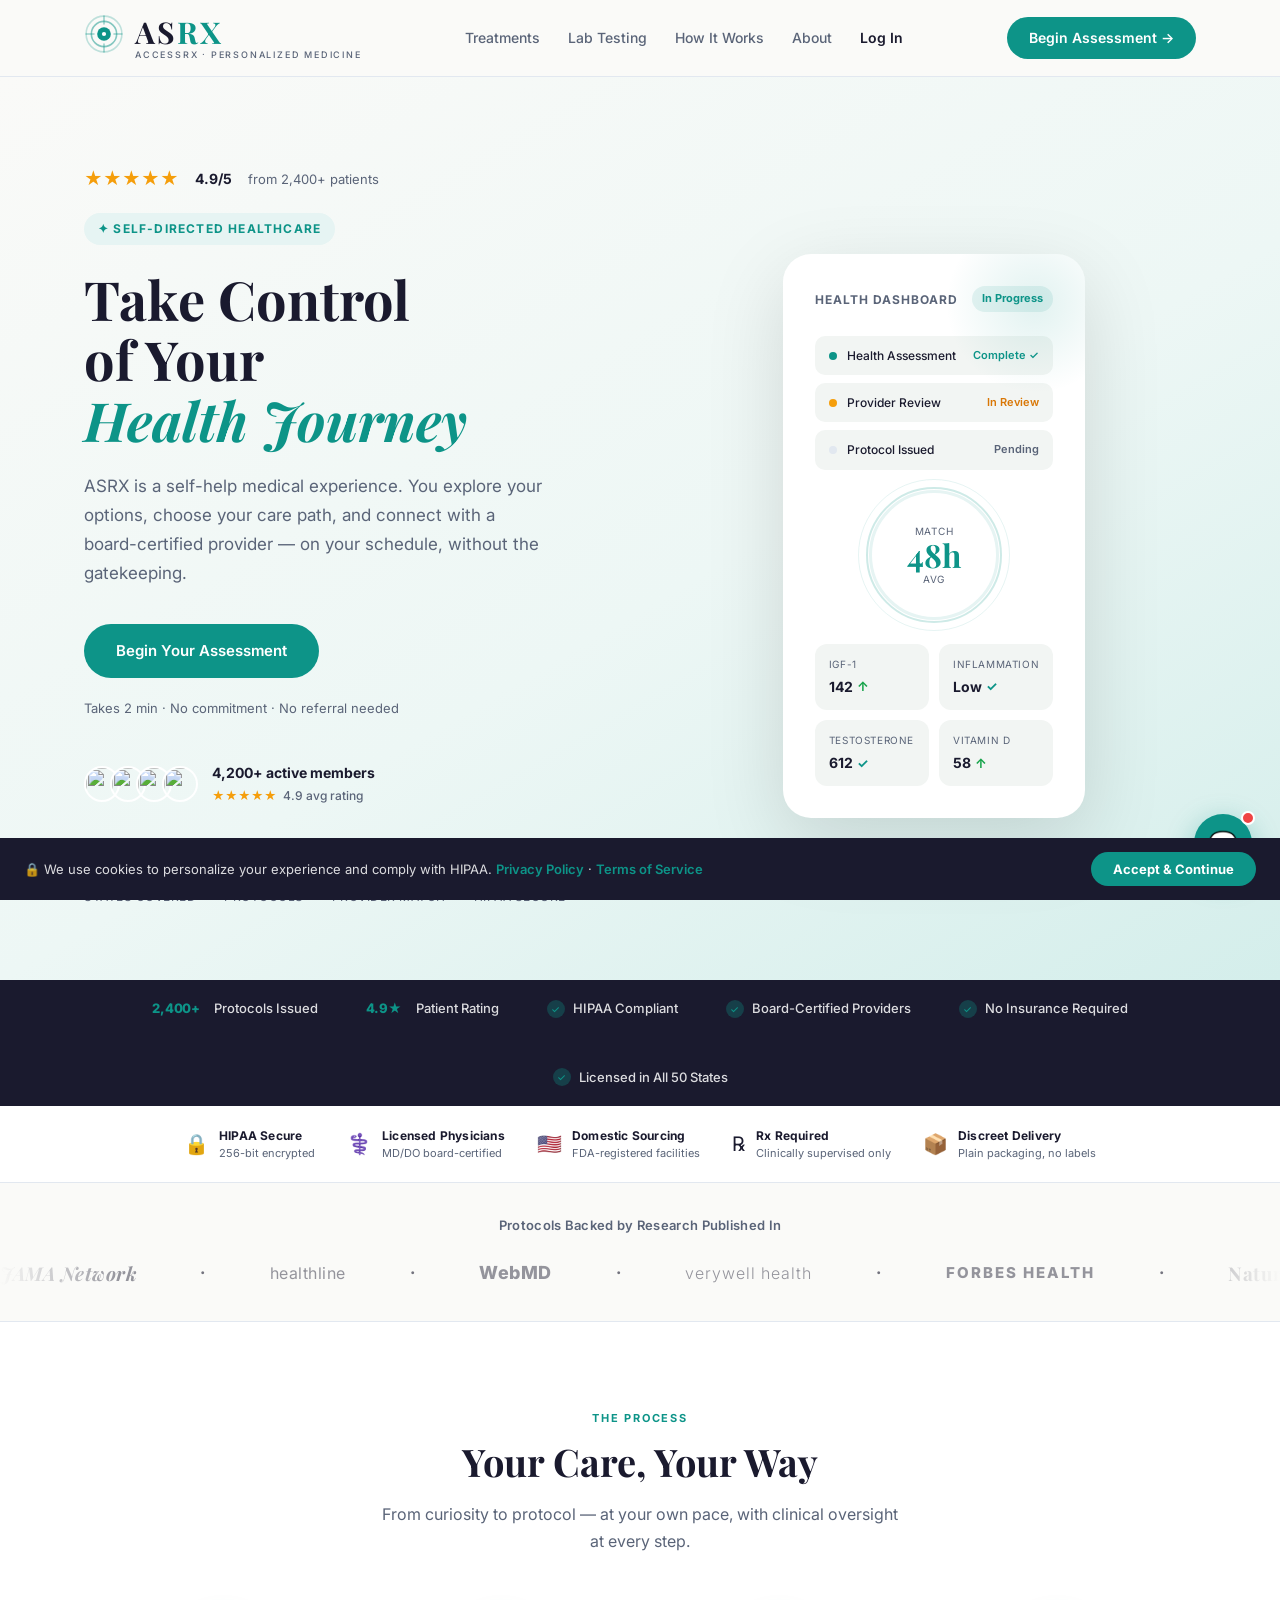
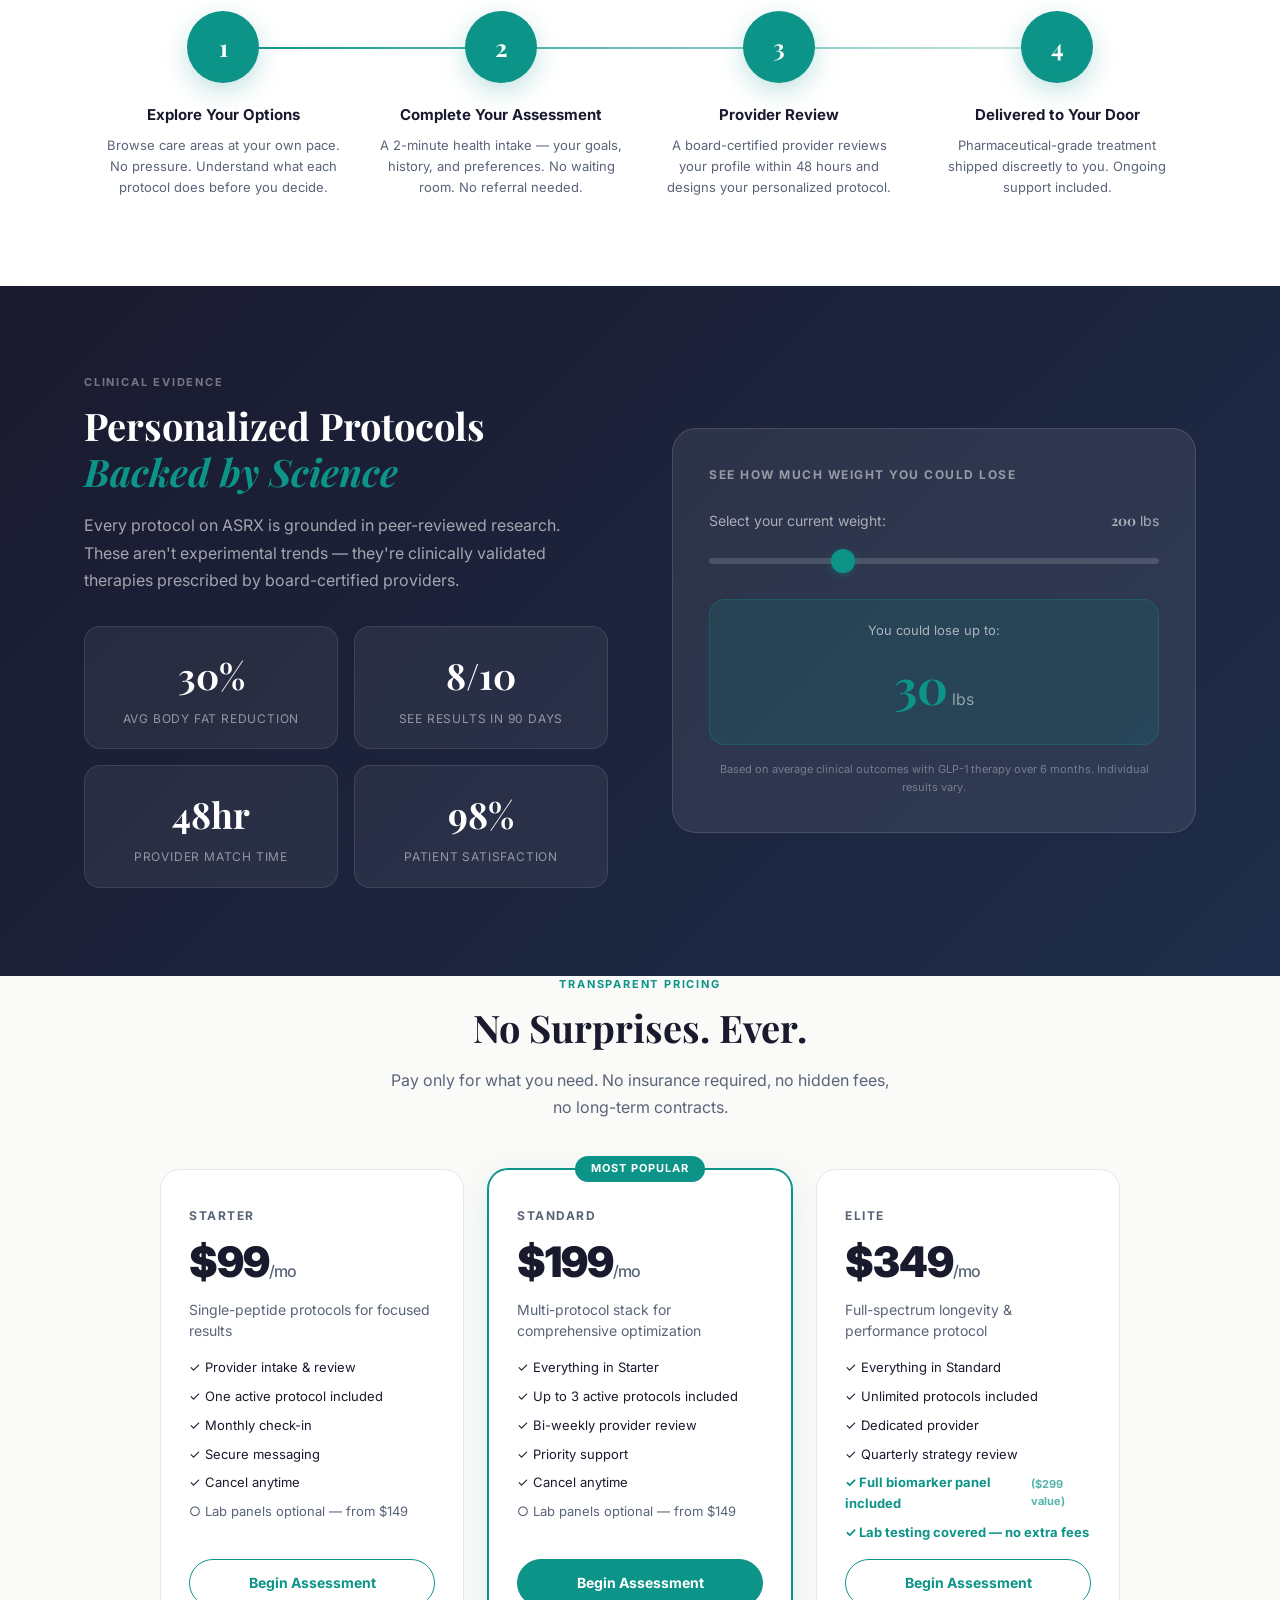
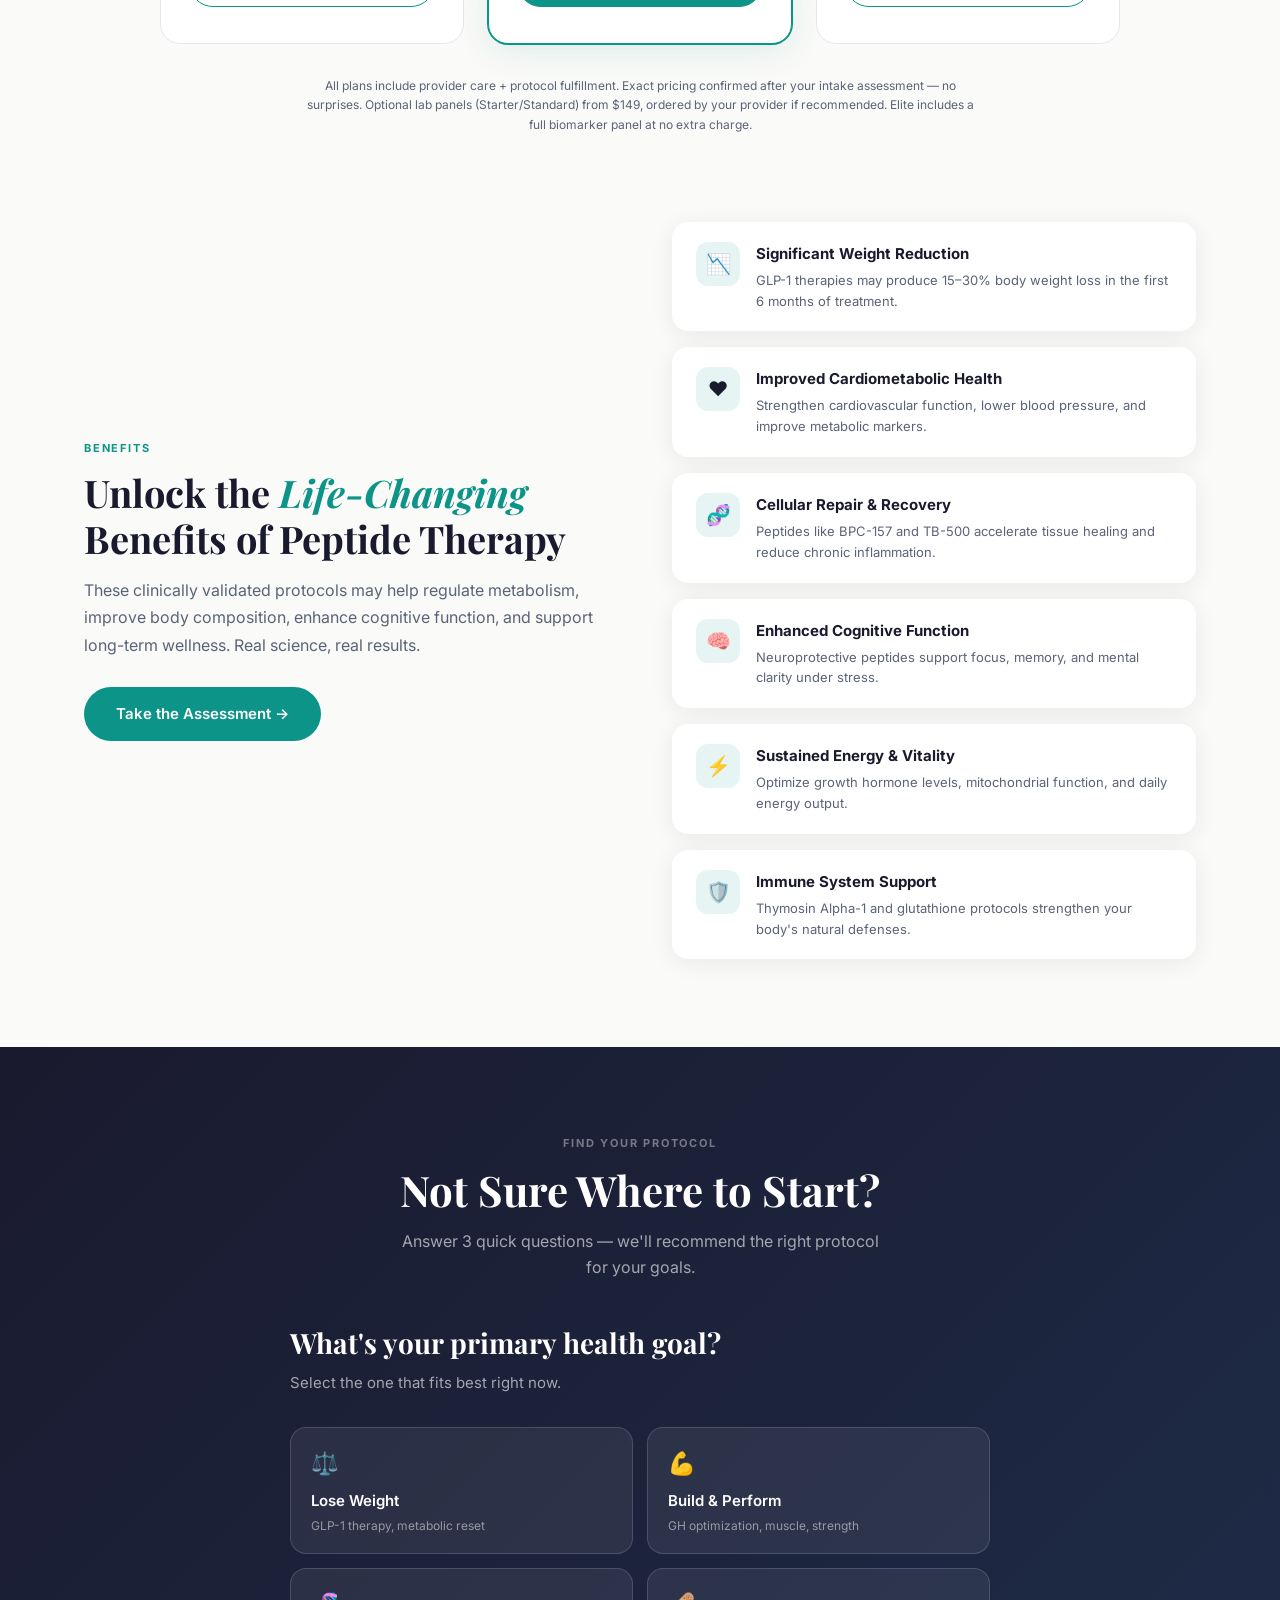
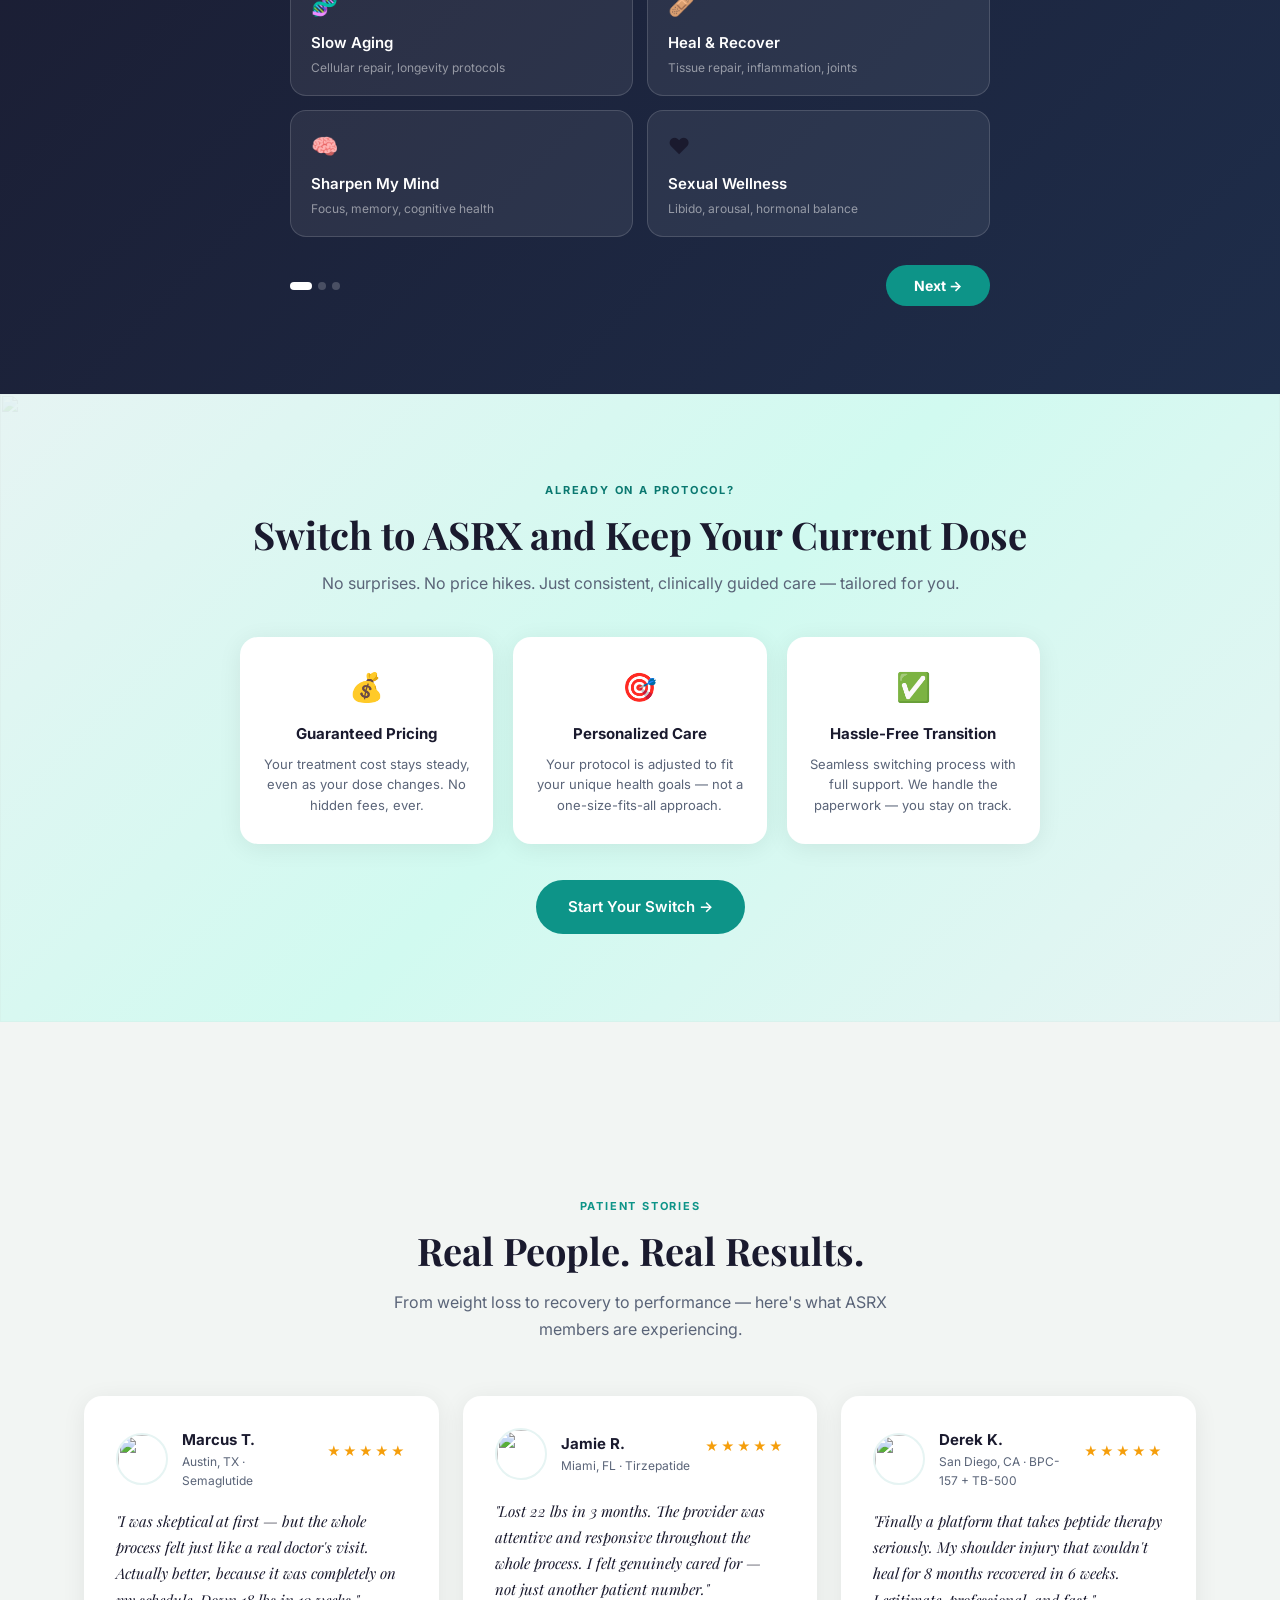
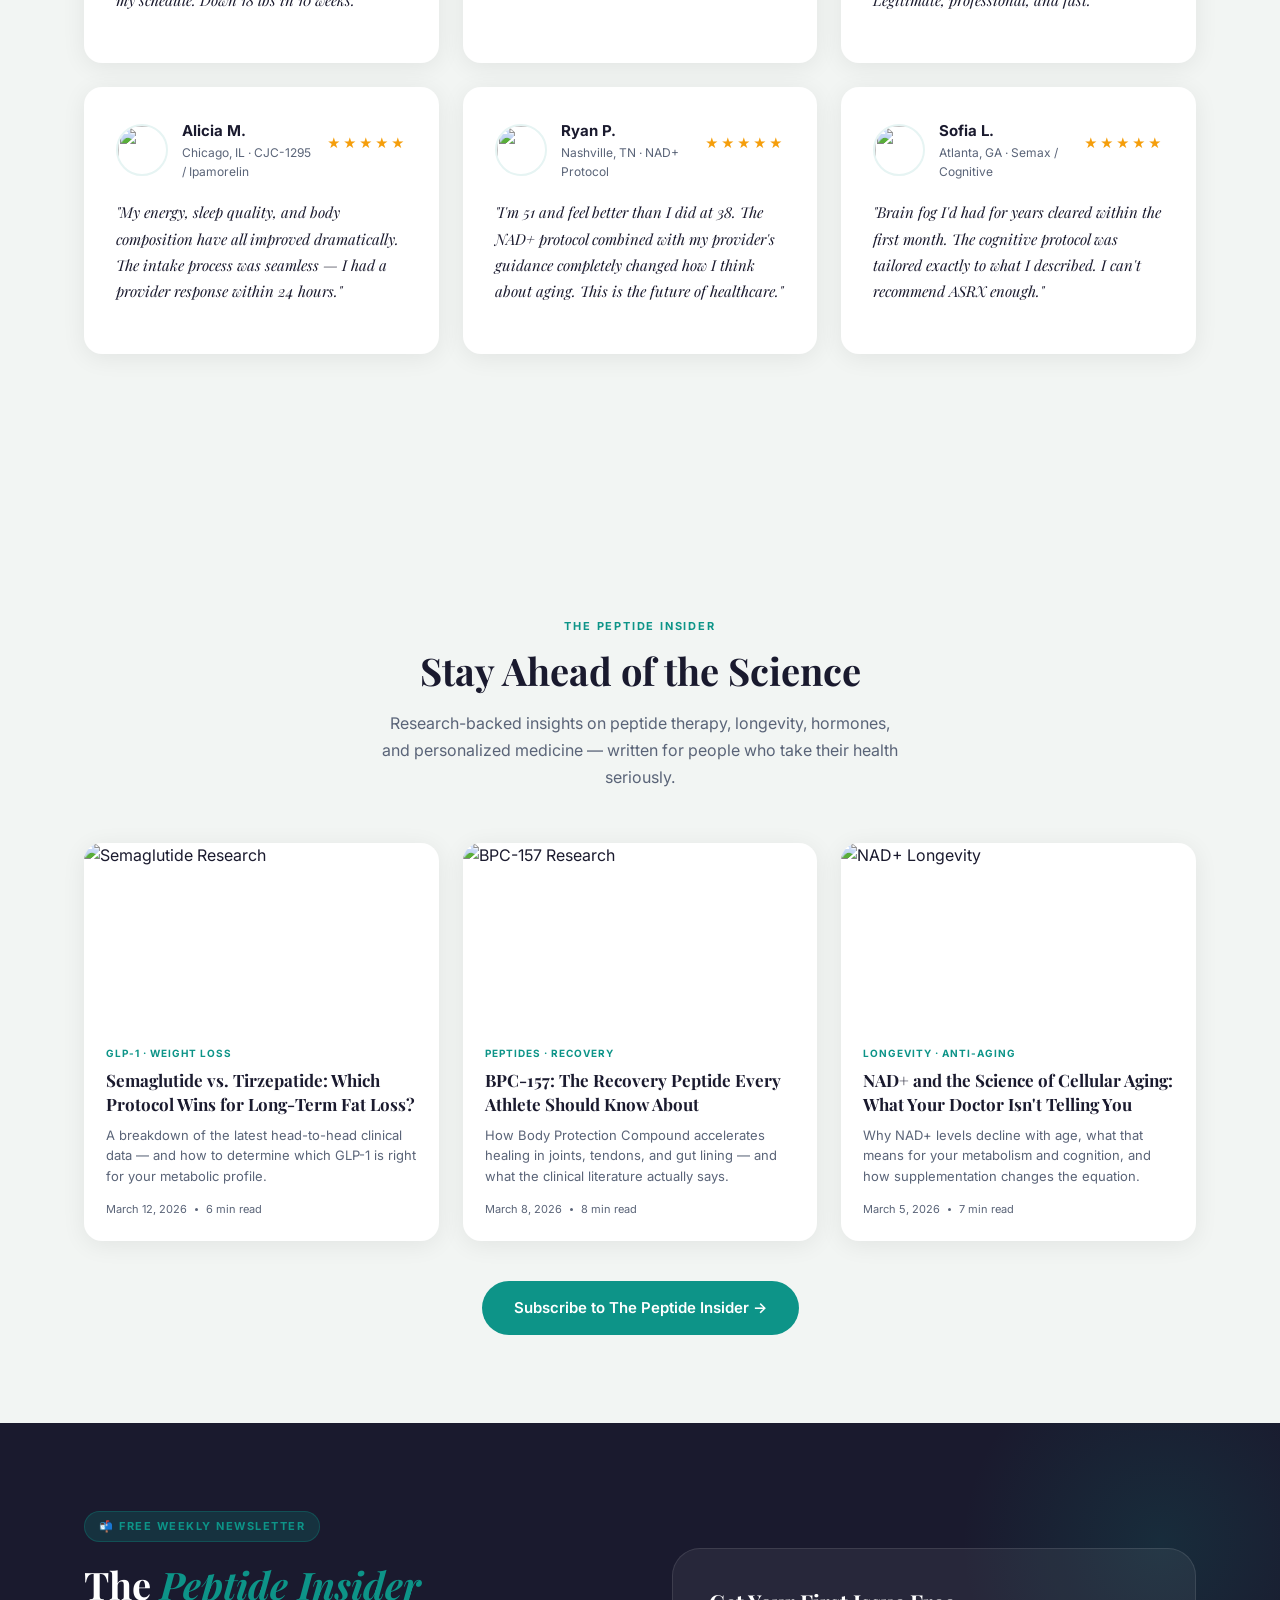
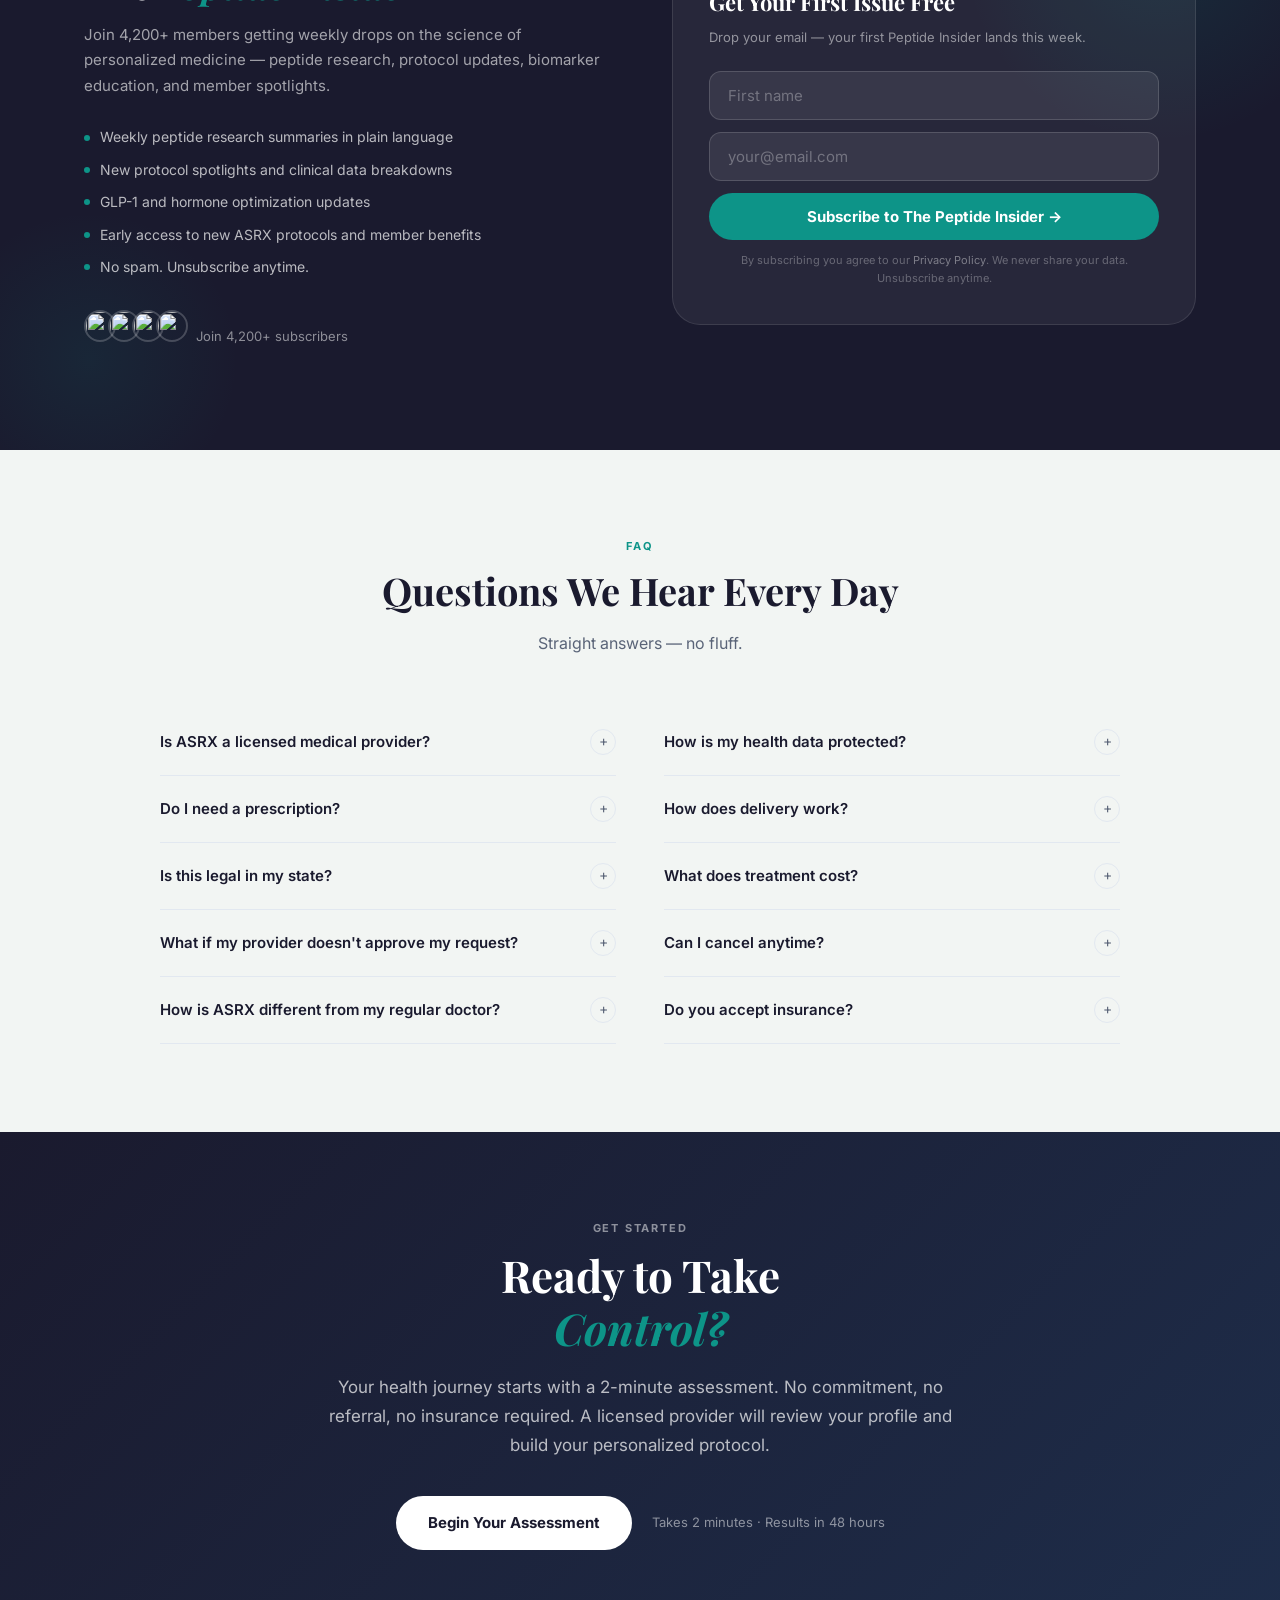
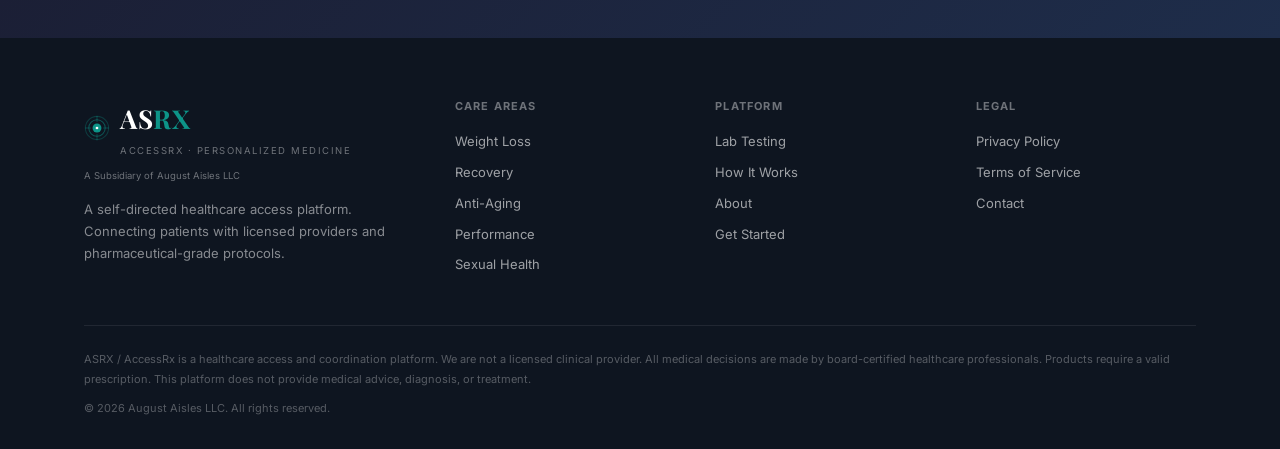
==== commit 0613837f: "ASRX: standardize to licensed in all 50 states everywhere" ====
--- a/index.html
+++ b/index.html
@@ -633,7 +633,7 @@
   <div class="trust-item"><div class="ti-check">✓</div>HIPAA Compliant</div>
   <div class="trust-item"><div class="ti-check">✓</div>Board-Certified Providers</div>
   <div class="trust-item"><div class="ti-check">✓</div>No Insurance Required</div>
-  <div class="trust-item"><div class="ti-check">✓</div>Licensed in 39 States</div>
+  <div class="trust-item"><div class="ti-check">✓</div>Licensed in All 50 States</div>
 </div>
 </div>
 </div>
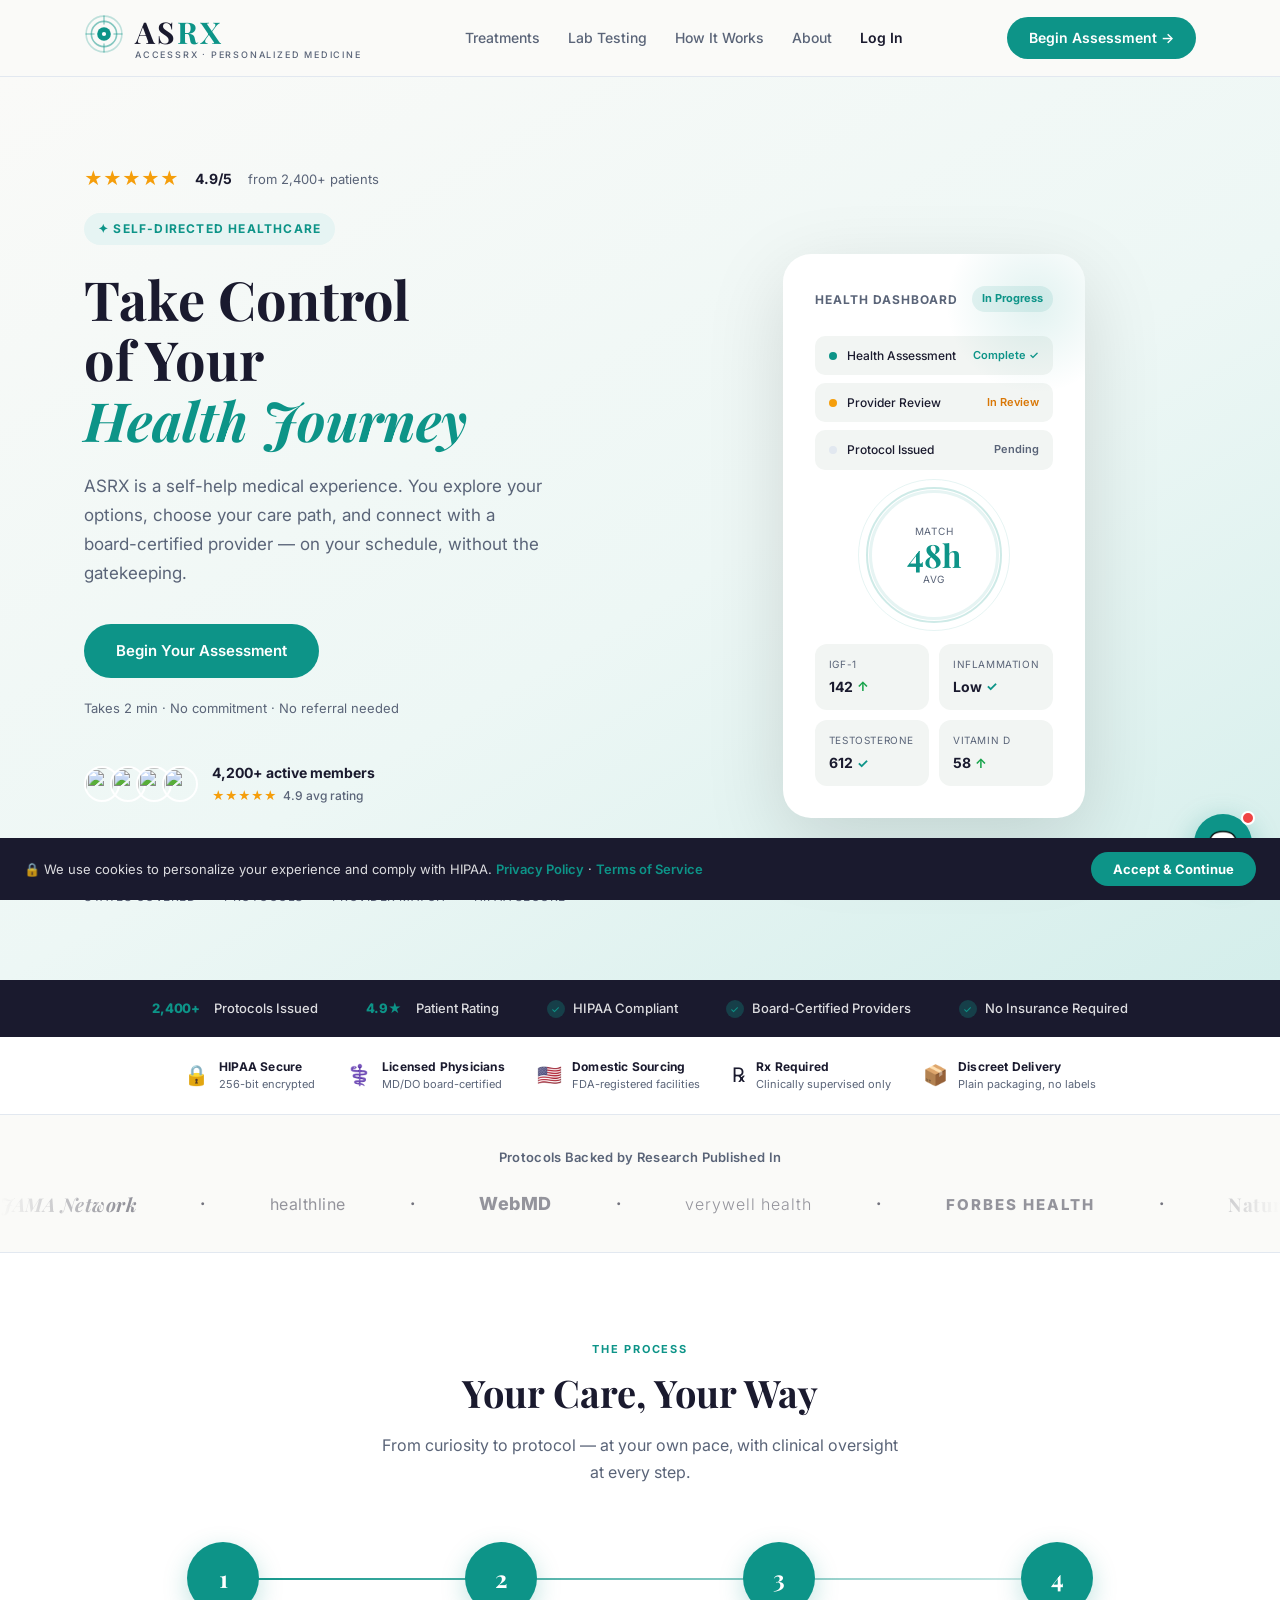
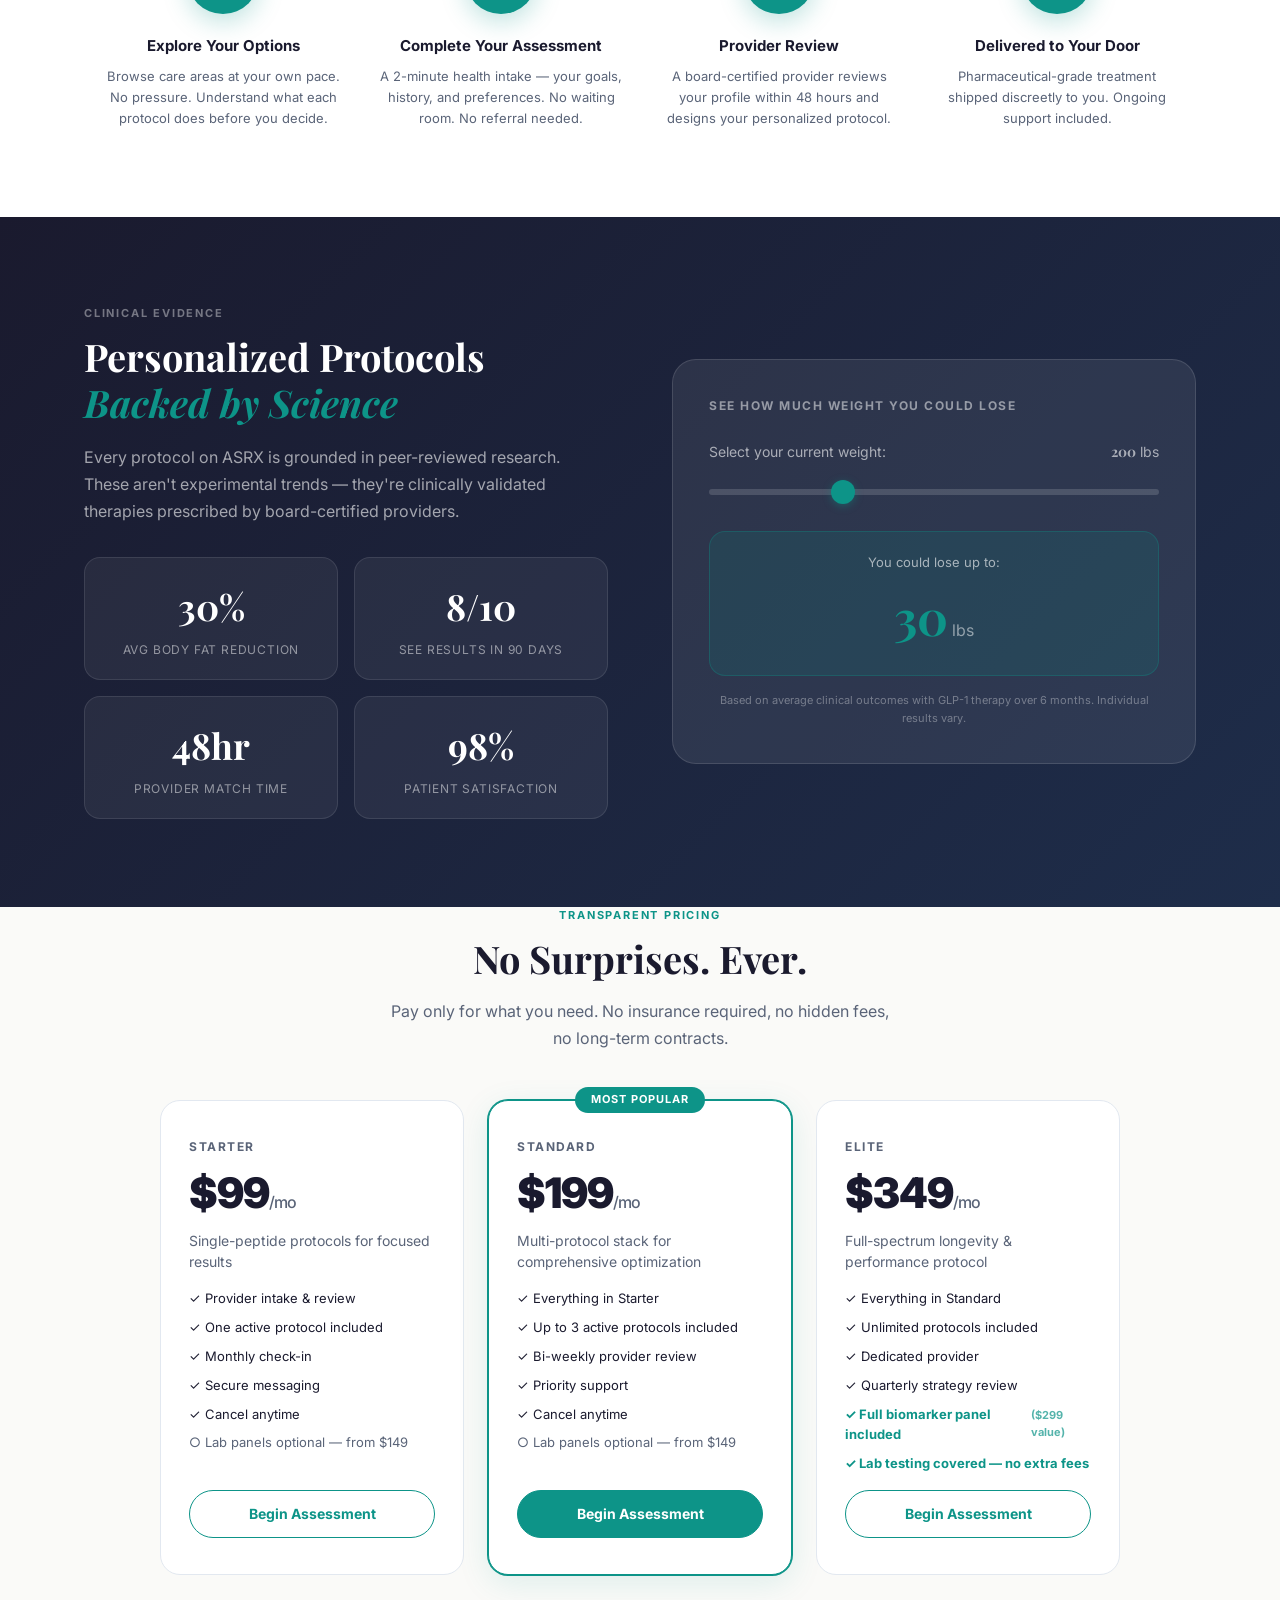
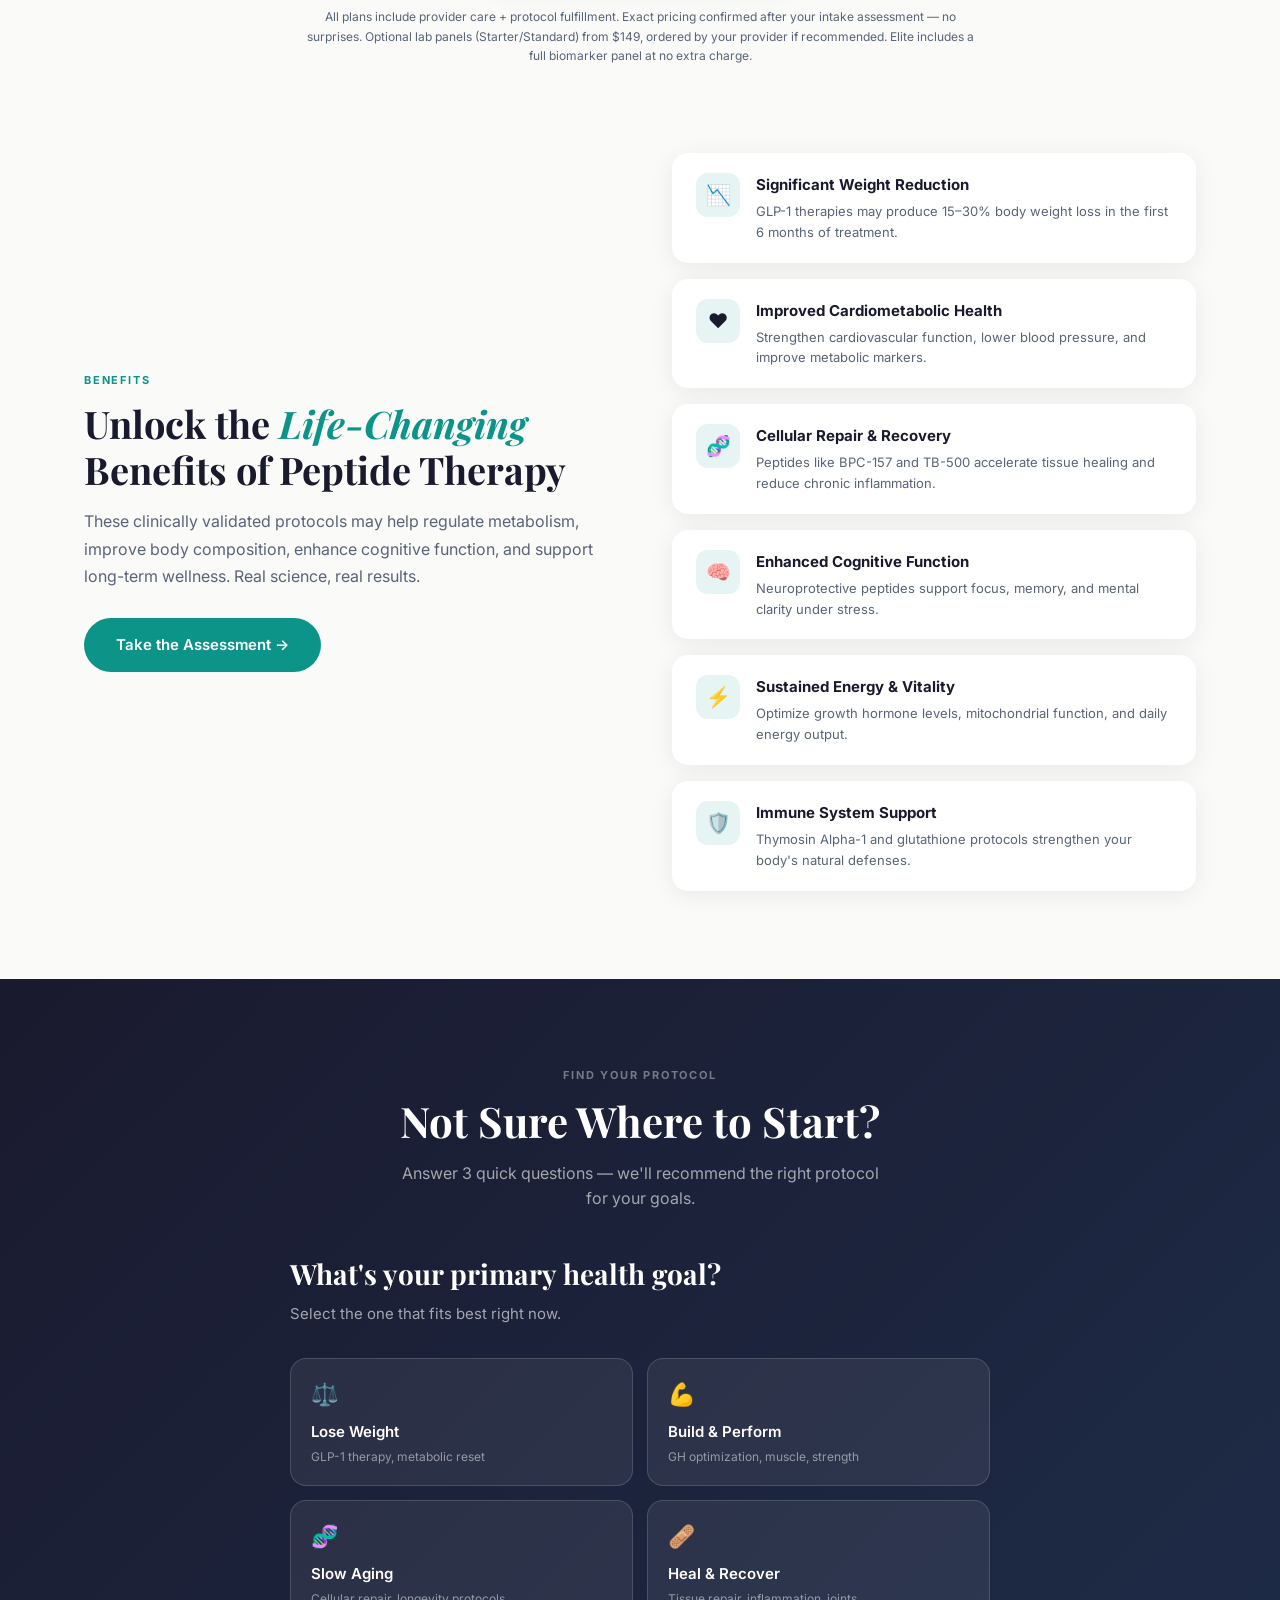
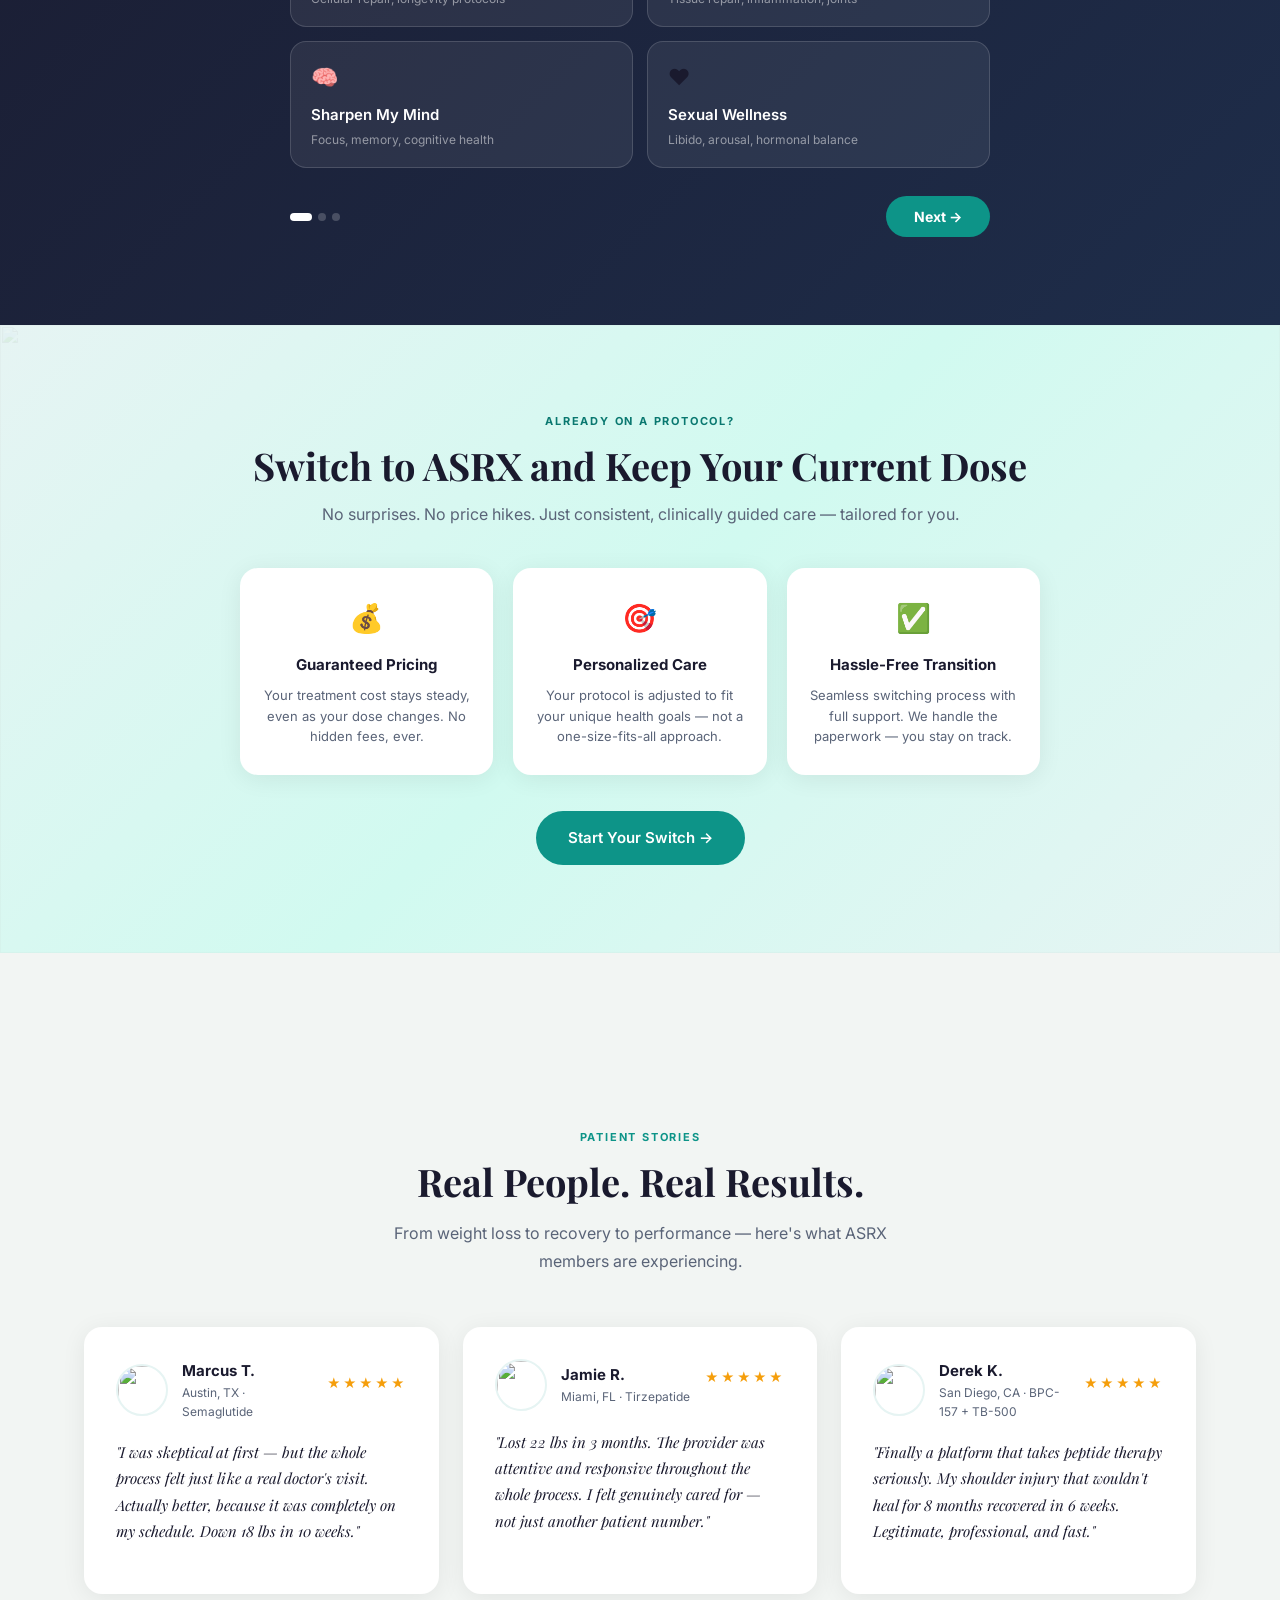
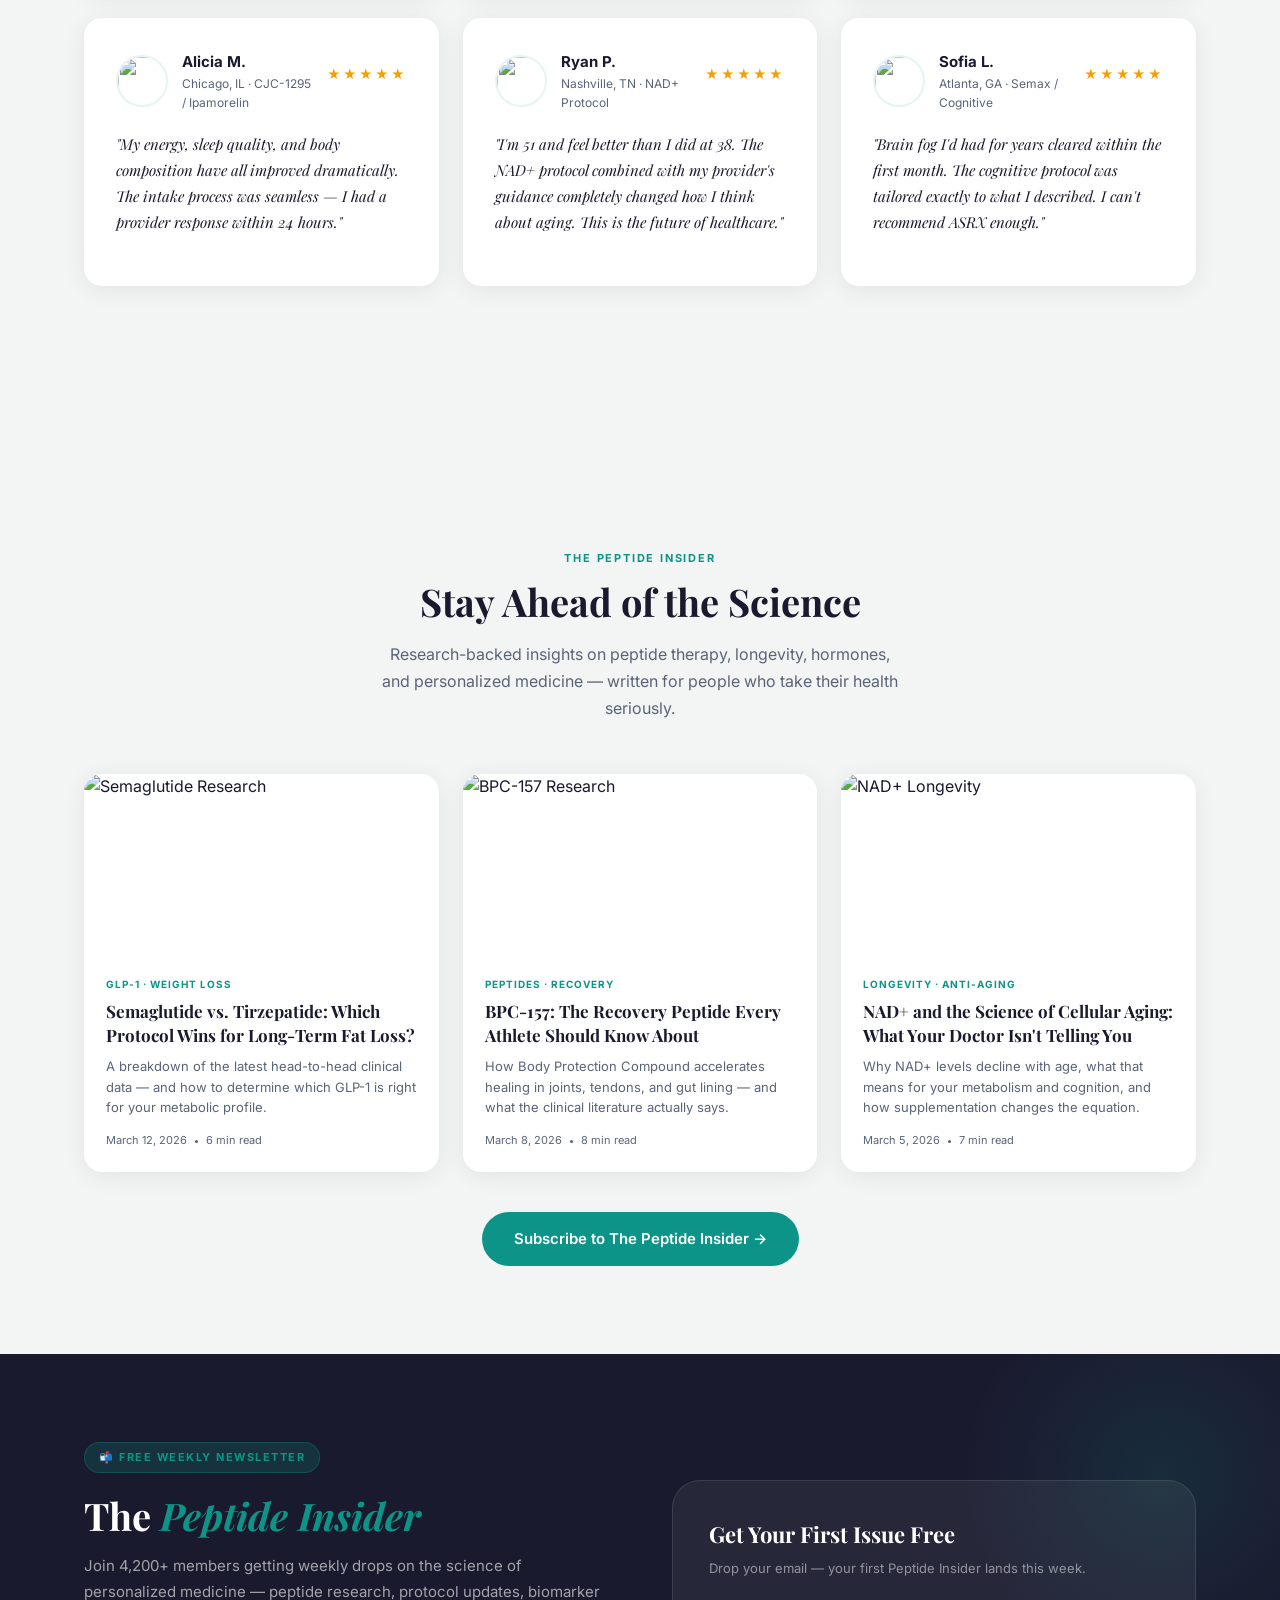
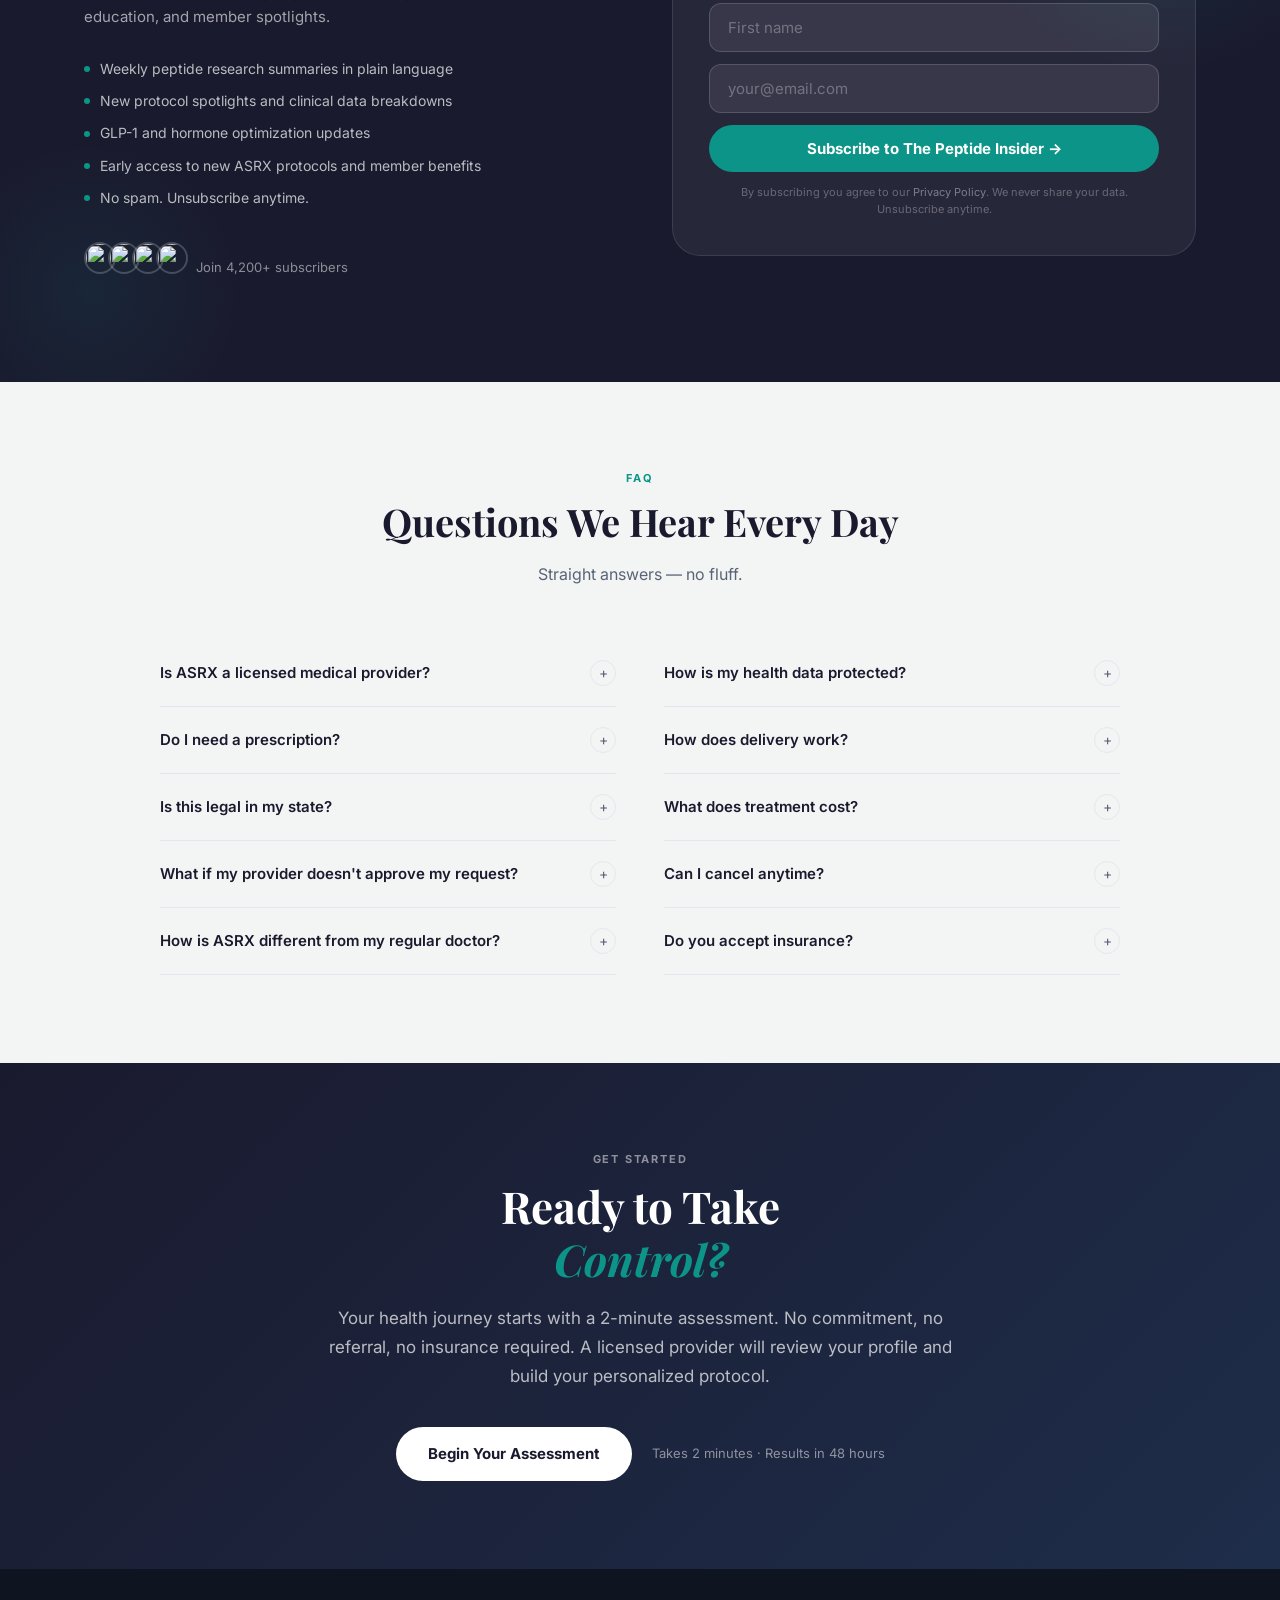
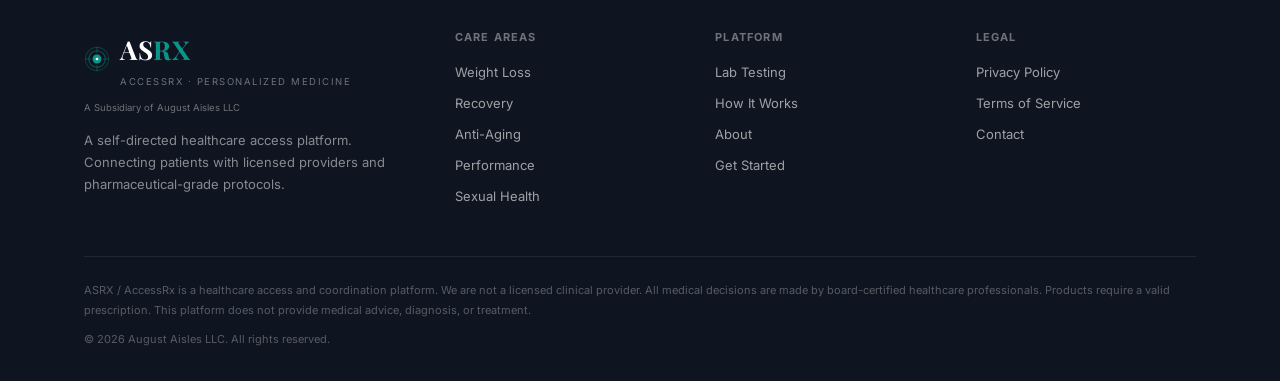
==== commit a9971be1: "ASRX: remove Licensed in All 50 States from trust bar — already in hero geo signal" ====
--- a/index.html
+++ b/index.html
@@ -633,7 +633,7 @@
   <div class="trust-item"><div class="ti-check">✓</div>HIPAA Compliant</div>
   <div class="trust-item"><div class="ti-check">✓</div>Board-Certified Providers</div>
   <div class="trust-item"><div class="ti-check">✓</div>No Insurance Required</div>
-  <div class="trust-item"><div class="ti-check">✓</div>Licensed in All 50 States</div>
+
 </div>
 </div>
 </div>
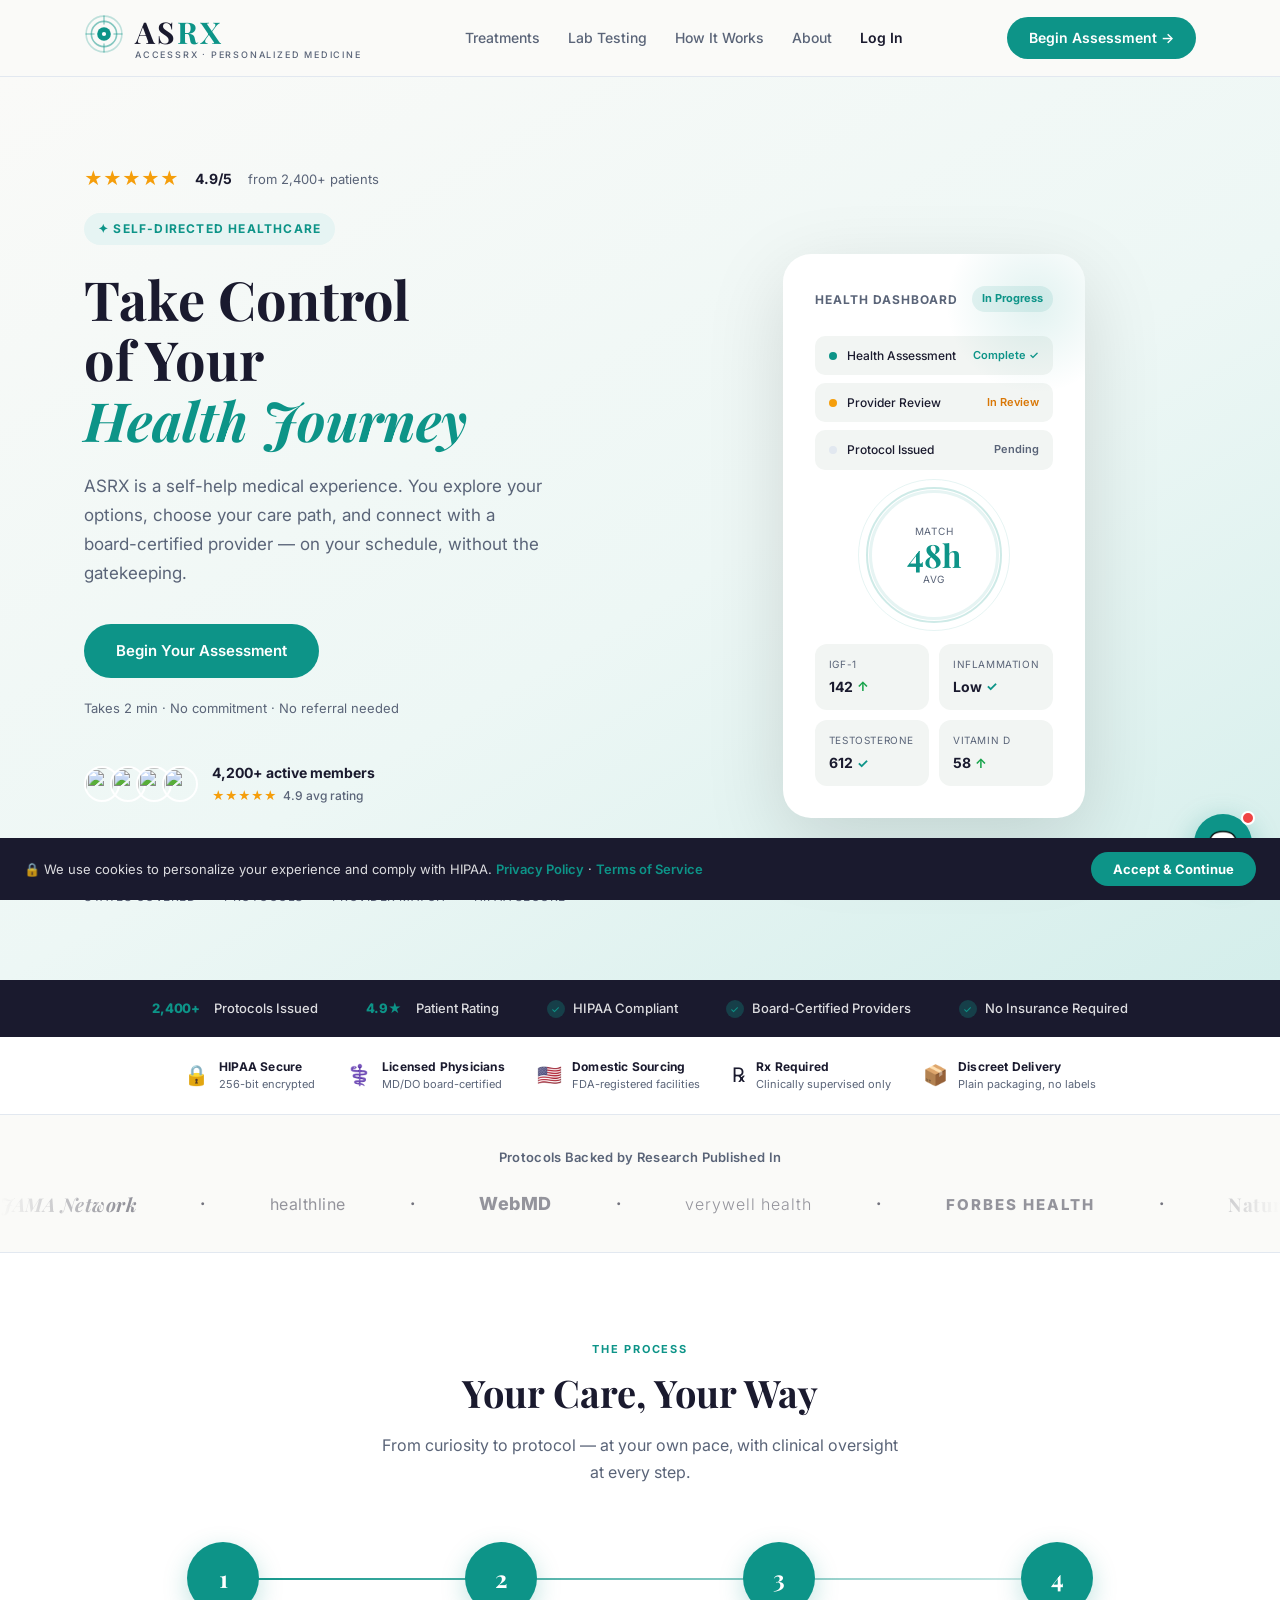
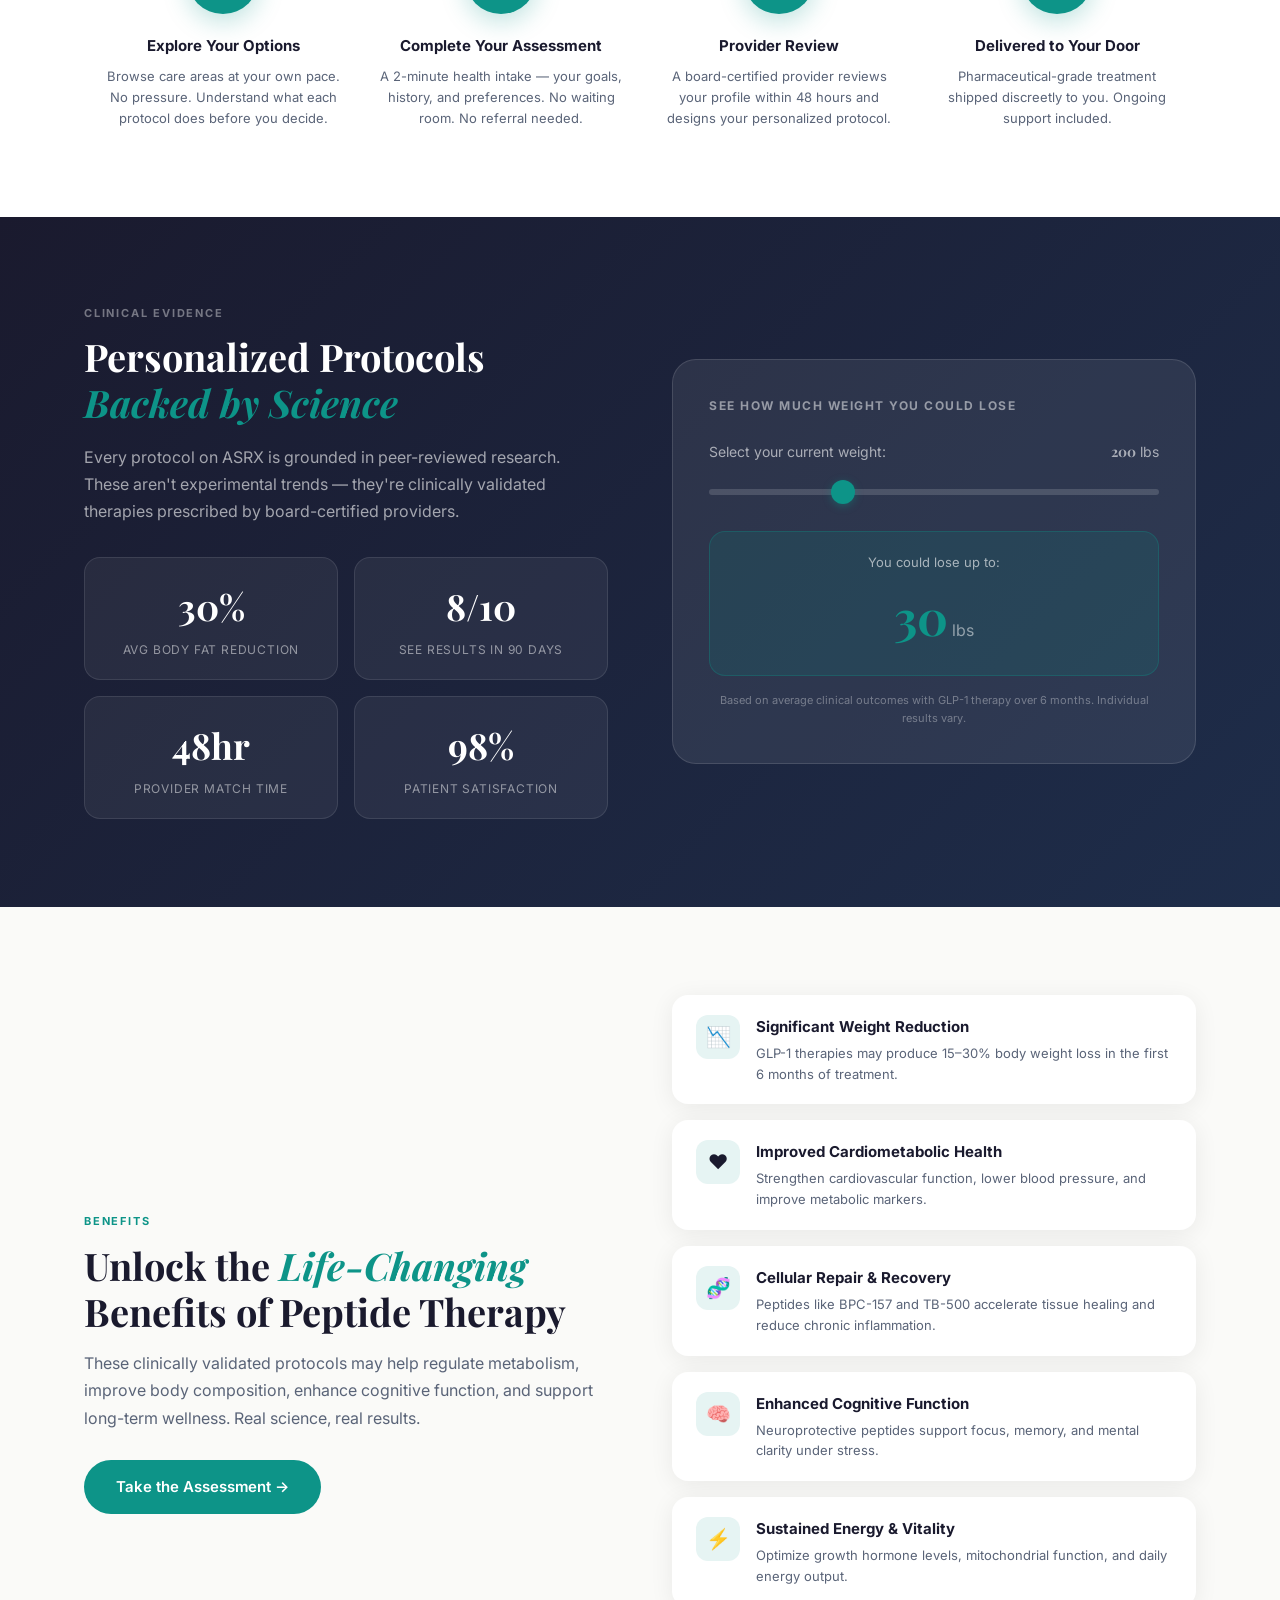
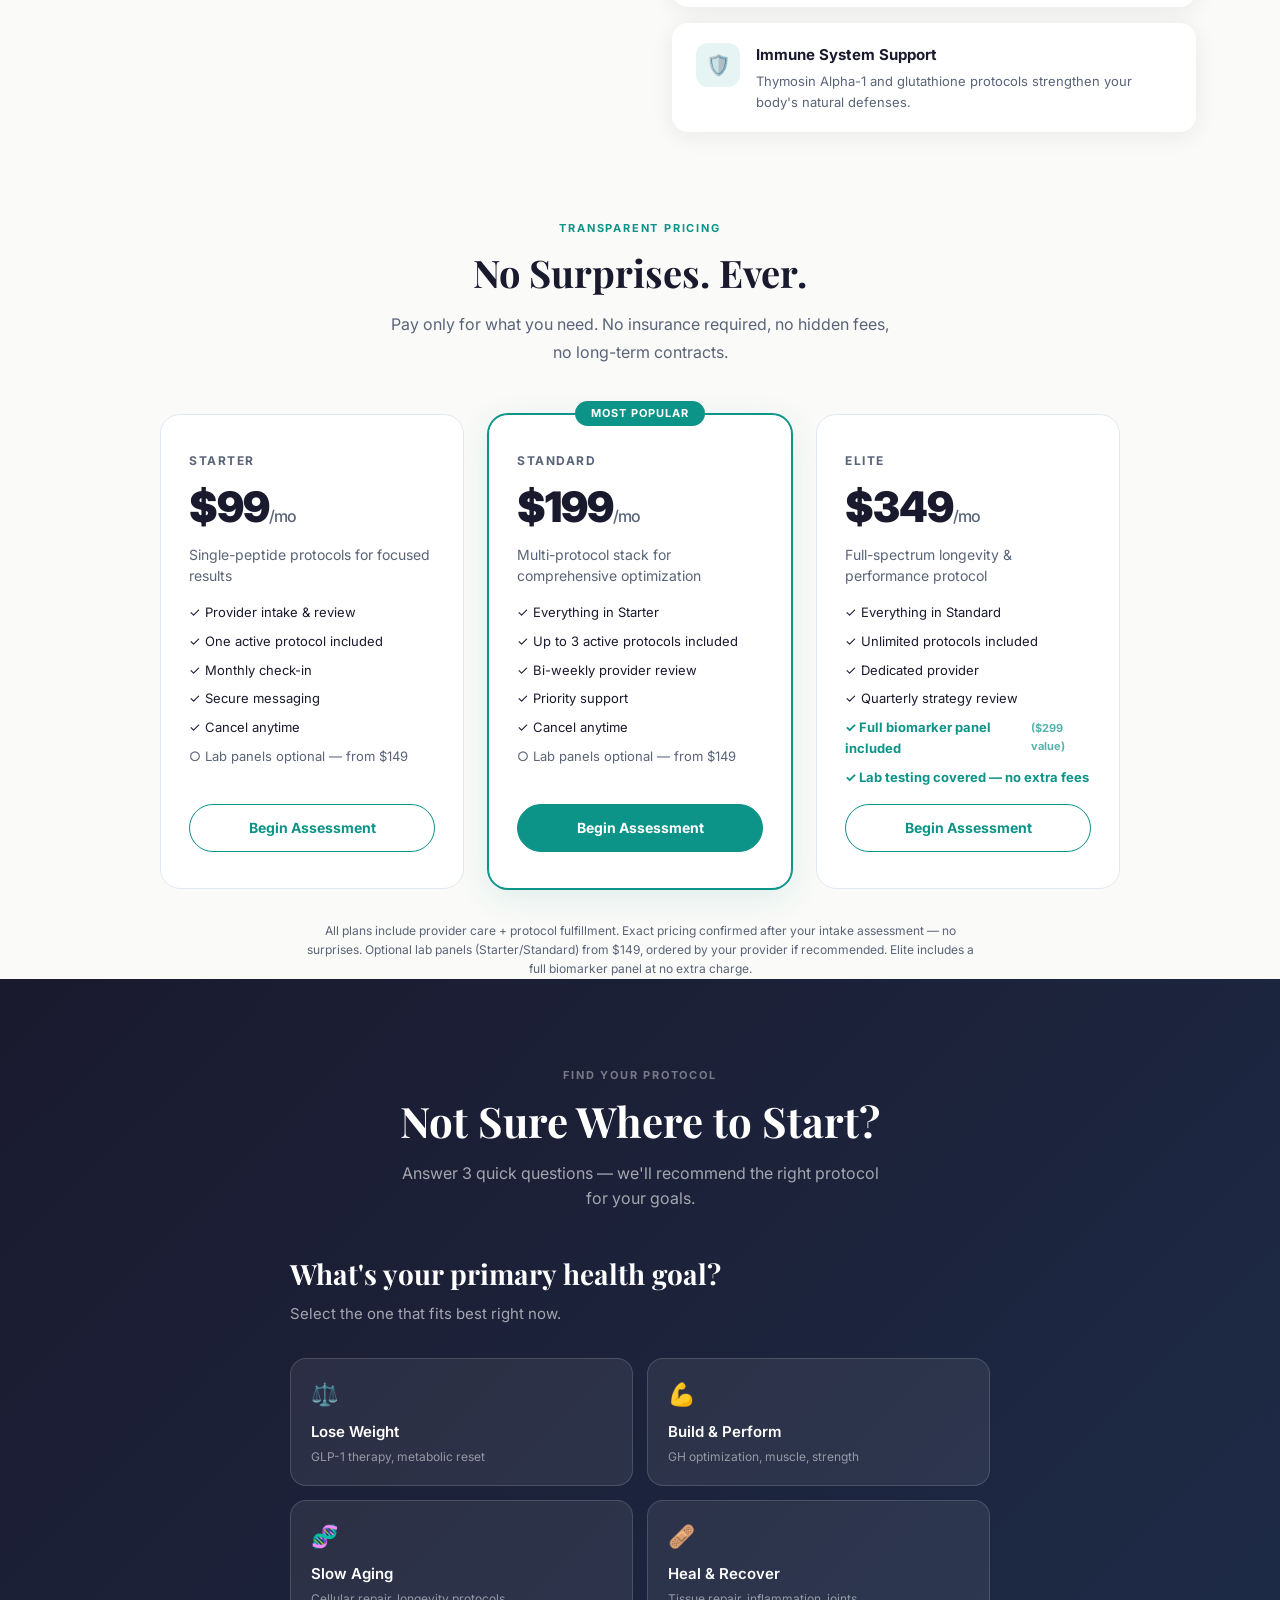
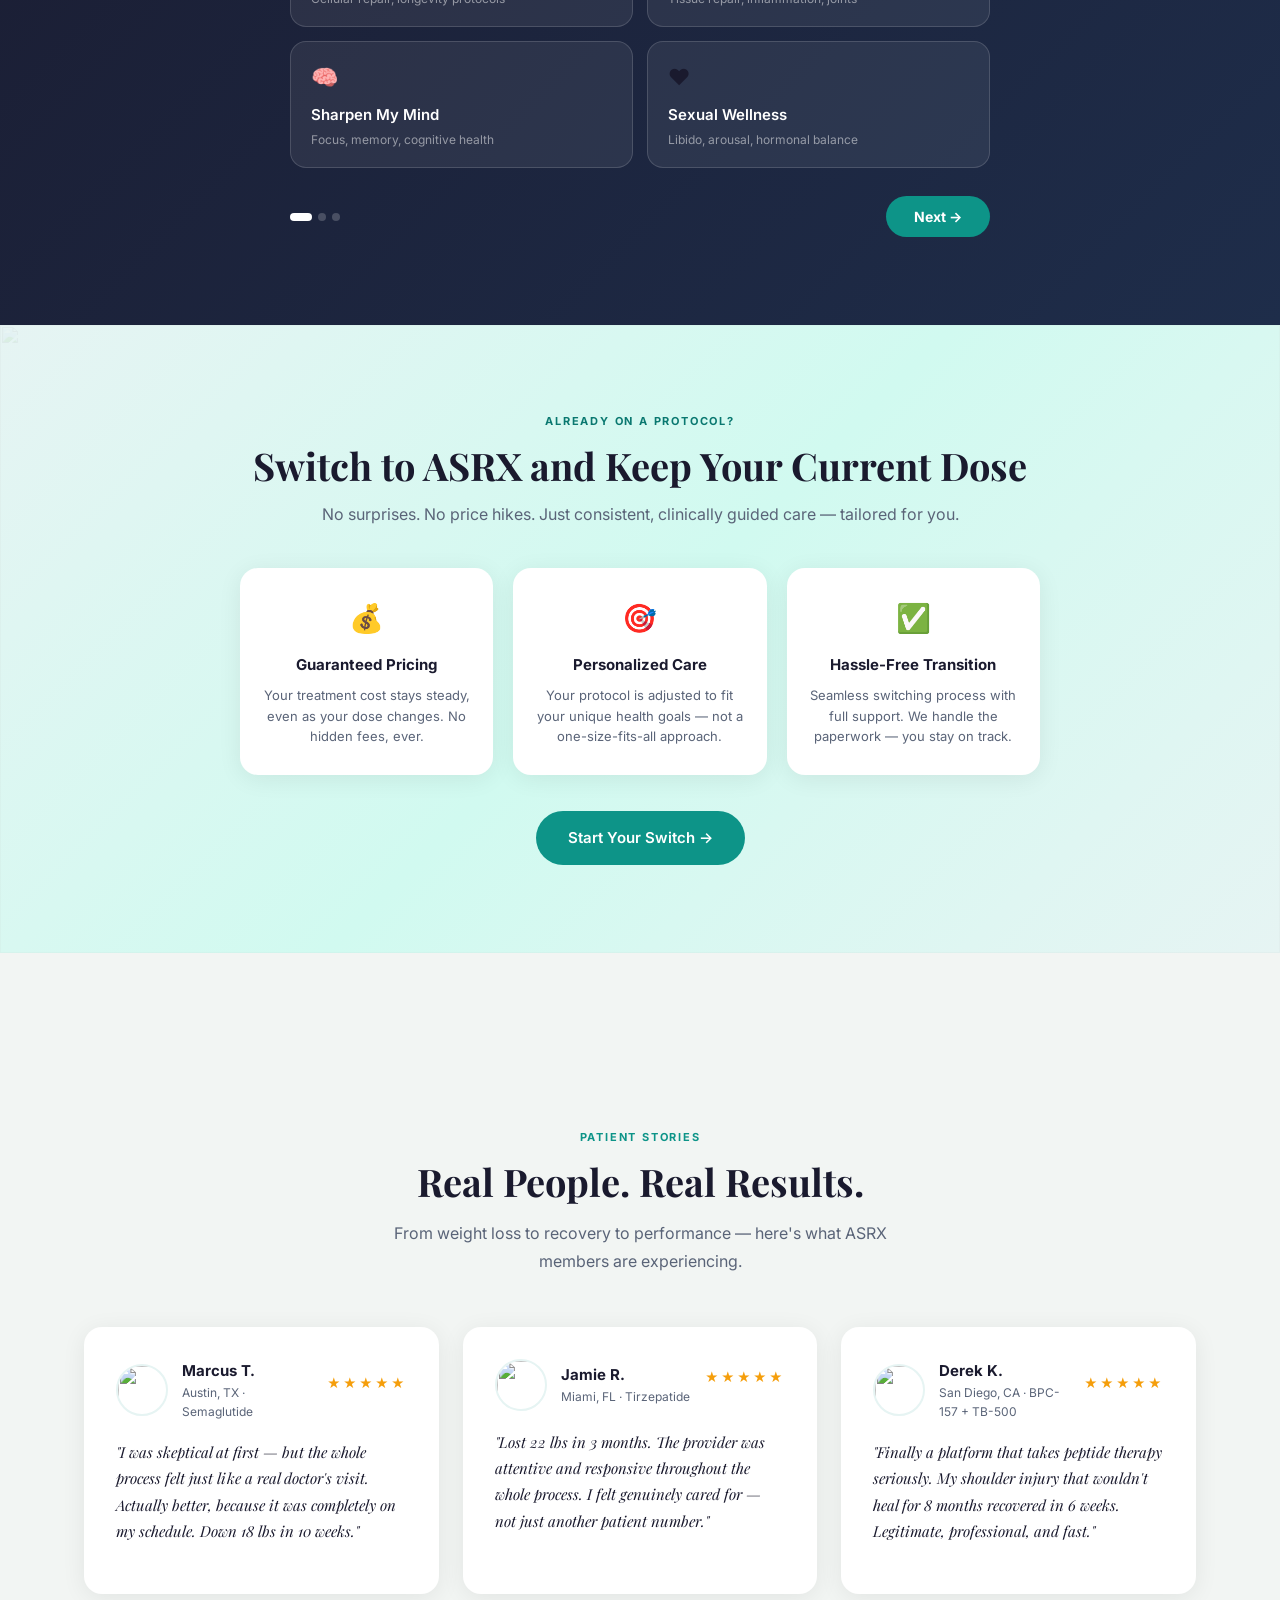
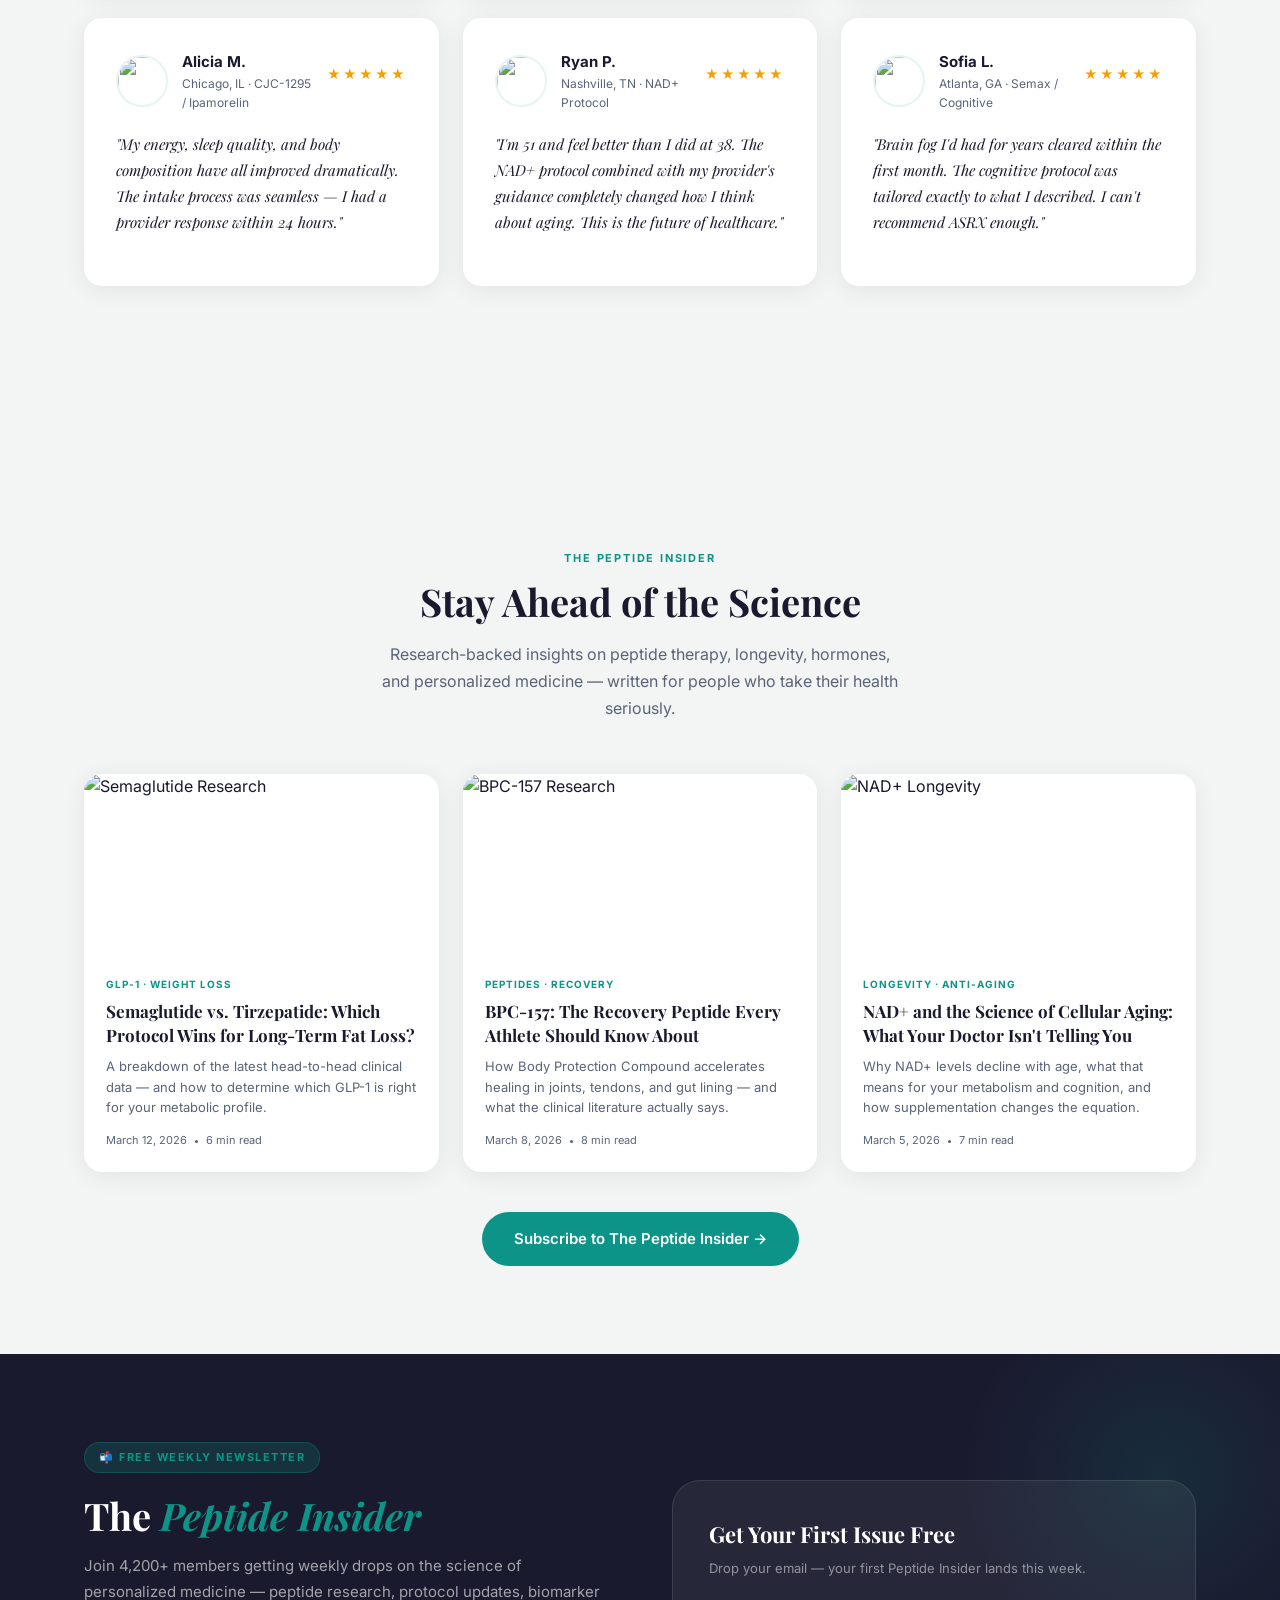
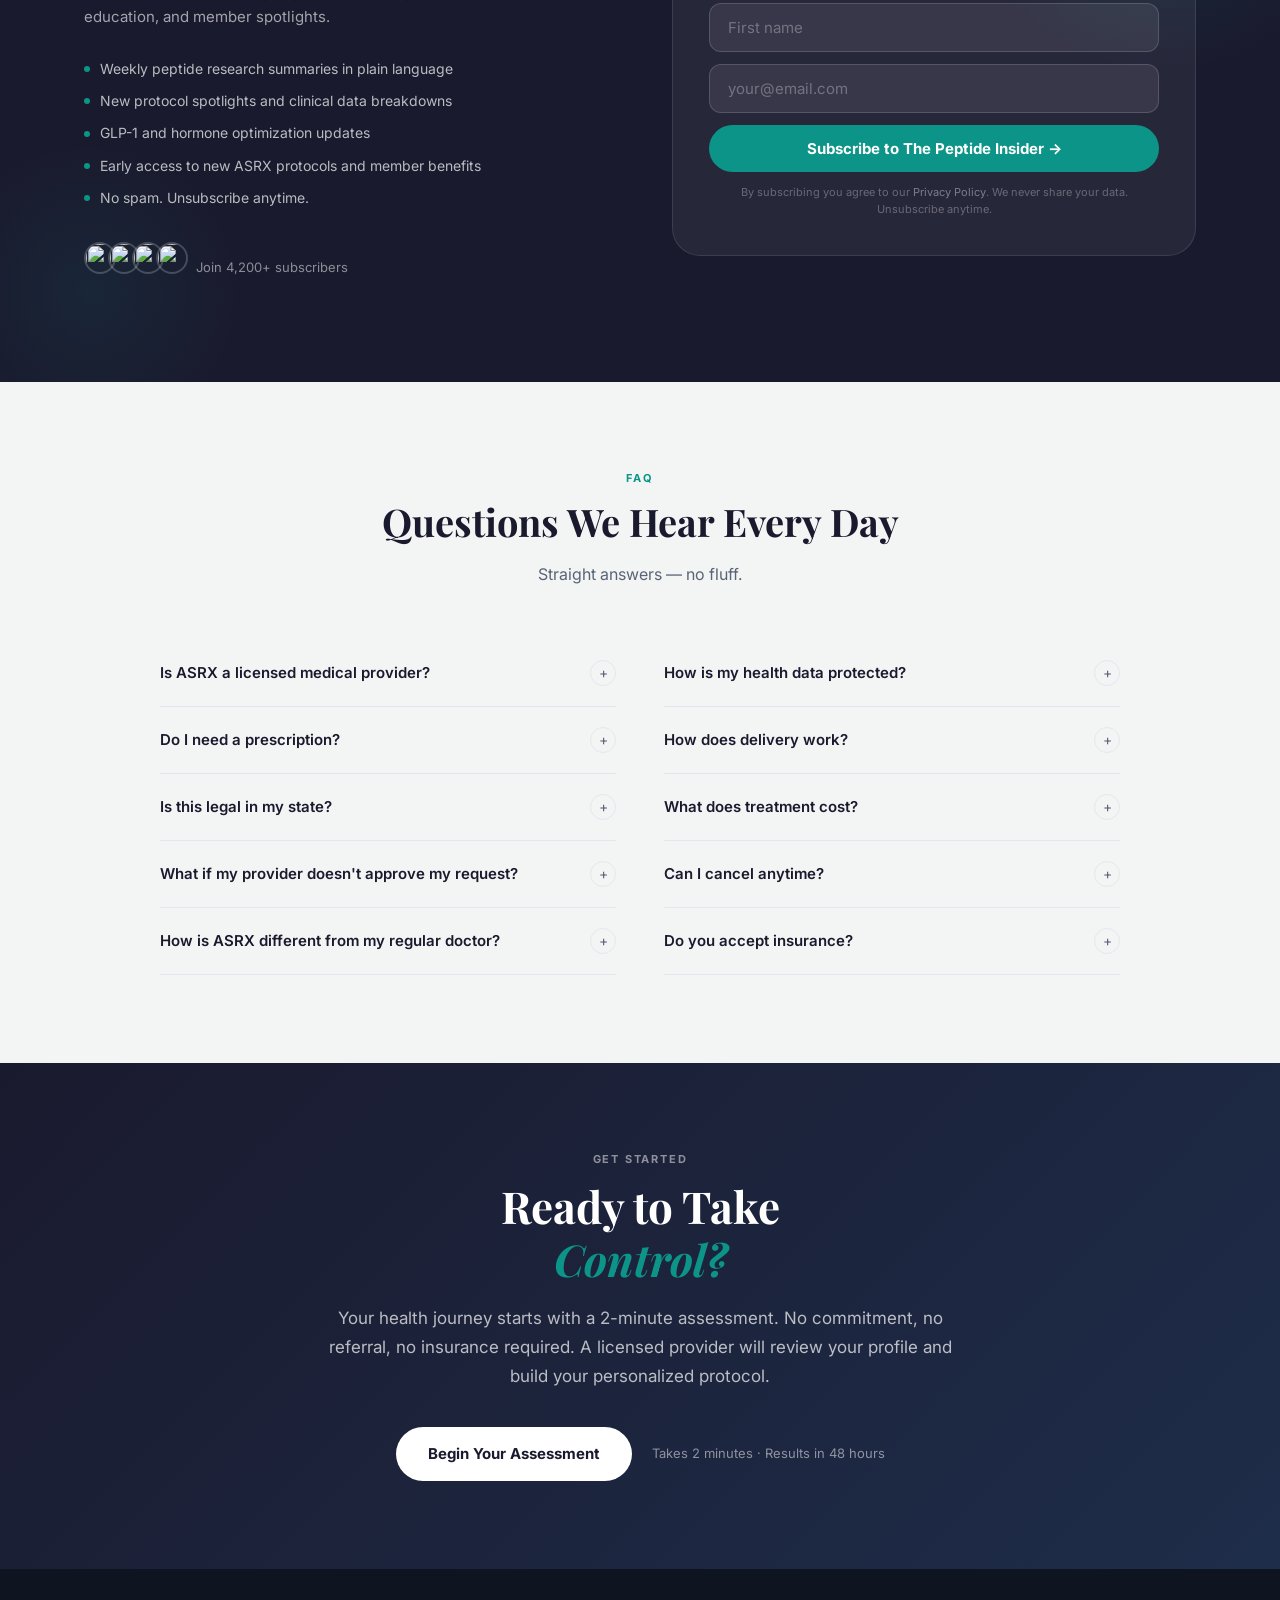
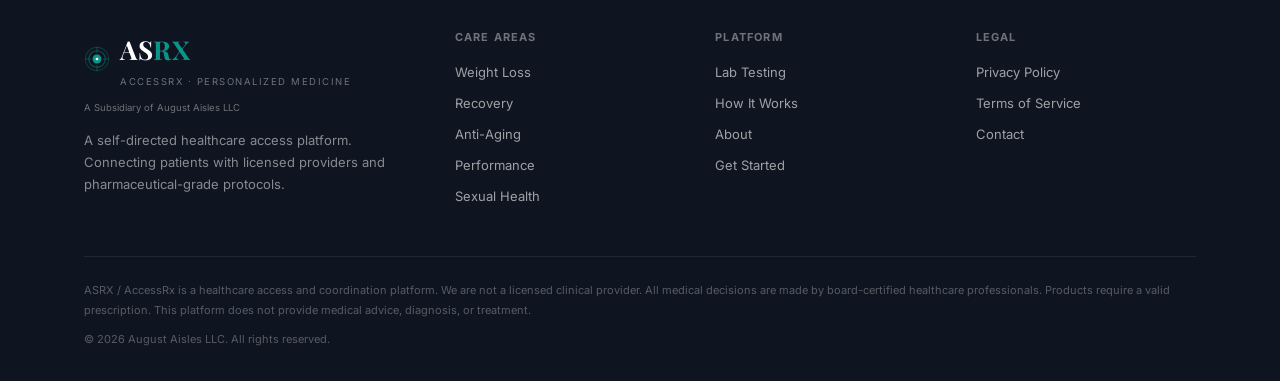
==== commit 0ccafe48: "ASRX: move pricing section to after Benefits (Unlock the Life-Changing)" ====
--- a/index.html
+++ b/index.html
@@ -776,62 +776,6 @@
 </section>
 
 
-<!-- PRICING -->
-<section class="pricing-section">
-<div class="container">
-  <div class="text-center" style="margin-bottom:48px">
-    <div class="section-label">Transparent Pricing</div>
-    <h2 class="section-title">No Surprises. Ever.</h2>
-    <p class="section-sub">Pay only for what you need. No insurance required, no hidden fees, no long-term contracts.</p>
-  </div>
-  <div class="pricing-grid">
-    <div class="pricing-card">
-      <div class="pricing-tier">Starter</div>
-      <div class="pricing-price">$99<span>/mo</span></div>
-      <div class="pricing-desc">Single-peptide protocols for focused results</div>
-      <ul class="pricing-list">
-        <li>✓ Provider intake & review</li>
-        <li>✓ One active protocol included</li>
-        <li>✓ Monthly check-in</li>
-        <li>✓ Secure messaging</li>
-        <li>✓ Cancel anytime</li>
-        <li style="color:var(--slate)">○ Lab panels optional — from $149</li>
-      </ul>
-      <a href="/intake" class="btn-pricing">Begin Assessment</a>
-    </div>
-    <div class="pricing-card pricing-featured">
-      <div class="pricing-badge-top">Most Popular</div>
-      <div class="pricing-tier">Standard</div>
-      <div class="pricing-price">$199<span>/mo</span></div>
-      <div class="pricing-desc">Multi-protocol stack for comprehensive optimization</div>
-      <ul class="pricing-list">
-        <li>✓ Everything in Starter</li>
-        <li>✓ Up to 3 active protocols included</li>
-        <li>✓ Bi-weekly provider review</li>
-        <li>✓ Priority support</li>
-        <li>✓ Cancel anytime</li>
-        <li style="color:var(--slate)">○ Lab panels optional — from $149</li>
-      </ul>
-      <a href="/intake" class="btn-pricing btn-pricing-primary">Begin Assessment</a>
-    </div>
-    <div class="pricing-card">
-      <div class="pricing-tier">Elite</div>
-      <div class="pricing-price">$349<span>/mo</span></div>
-      <div class="pricing-desc">Full-spectrum longevity & performance protocol</div>
-      <ul class="pricing-list">
-        <li>✓ Everything in Standard</li>
-        <li>✓ Unlimited protocols included</li>
-        <li>✓ Dedicated provider</li>
-        <li>✓ Quarterly strategy review</li>
-        <li style="color:var(--teal);font-weight:700">✓ Full biomarker panel included <span style="font-size:11px;opacity:0.7">($299 value)</span></li>
-        <li style="color:var(--teal);font-weight:700">✓ Lab testing covered — no extra fees</li>
-      </ul>
-      <a href="/intake" class="btn-pricing">Begin Assessment</a>
-    </div>
-  </div>
-  <p class="pricing-note">All plans include provider care + protocol fulfillment. Exact pricing confirmed after your intake assessment — no surprises. Optional lab panels (Starter/Standard) from $149, ordered by your provider if recommended. Elite includes a full biomarker panel at no extra charge.</p>
-</div>
-</section>
 
 <!-- TREATMENT AREAS -->
 <section class="treatments" id="treatments" style="display:none">
@@ -1065,6 +1009,63 @@
 </div>
 </section>
 
+<!-- PRICING -->
+<section class="pricing-section">
+<div class="container">
+  <div class="text-center" style="margin-bottom:48px">
+    <div class="section-label">Transparent Pricing</div>
+    <h2 class="section-title">No Surprises. Ever.</h2>
+    <p class="section-sub">Pay only for what you need. No insurance required, no hidden fees, no long-term contracts.</p>
+  </div>
+  <div class="pricing-grid">
+    <div class="pricing-card">
+      <div class="pricing-tier">Starter</div>
+      <div class="pricing-price">$99<span>/mo</span></div>
+      <div class="pricing-desc">Single-peptide protocols for focused results</div>
+      <ul class="pricing-list">
+        <li>✓ Provider intake & review</li>
+        <li>✓ One active protocol included</li>
+        <li>✓ Monthly check-in</li>
+        <li>✓ Secure messaging</li>
+        <li>✓ Cancel anytime</li>
+        <li style="color:var(--slate)">○ Lab panels optional — from $149</li>
+      </ul>
+      <a href="/intake" class="btn-pricing">Begin Assessment</a>
+    </div>
+    <div class="pricing-card pricing-featured">
+      <div class="pricing-badge-top">Most Popular</div>
+      <div class="pricing-tier">Standard</div>
+      <div class="pricing-price">$199<span>/mo</span></div>
+      <div class="pricing-desc">Multi-protocol stack for comprehensive optimization</div>
+      <ul class="pricing-list">
+        <li>✓ Everything in Starter</li>
+        <li>✓ Up to 3 active protocols included</li>
+        <li>✓ Bi-weekly provider review</li>
+        <li>✓ Priority support</li>
+        <li>✓ Cancel anytime</li>
+        <li style="color:var(--slate)">○ Lab panels optional — from $149</li>
+      </ul>
+      <a href="/intake" class="btn-pricing btn-pricing-primary">Begin Assessment</a>
+    </div>
+    <div class="pricing-card">
+      <div class="pricing-tier">Elite</div>
+      <div class="pricing-price">$349<span>/mo</span></div>
+      <div class="pricing-desc">Full-spectrum longevity & performance protocol</div>
+      <ul class="pricing-list">
+        <li>✓ Everything in Standard</li>
+        <li>✓ Unlimited protocols included</li>
+        <li>✓ Dedicated provider</li>
+        <li>✓ Quarterly strategy review</li>
+        <li style="color:var(--teal);font-weight:700">✓ Full biomarker panel included <span style="font-size:11px;opacity:0.7">($299 value)</span></li>
+        <li style="color:var(--teal);font-weight:700">✓ Lab testing covered — no extra fees</li>
+      </ul>
+      <a href="/intake" class="btn-pricing">Begin Assessment</a>
+    </div>
+  </div>
+  <p class="pricing-note">All plans include provider care + protocol fulfillment. Exact pricing confirmed after your intake assessment — no surprises. Optional lab panels (Starter/Standard) from $149, ordered by your provider if recommended. Elite includes a full biomarker panel at no extra charge.</p>
+</div>
+</section>
+
 <!-- PROTOCOL QUIZ -->
 <section class="quiz-section" id="quiz">
 <div class="container">
